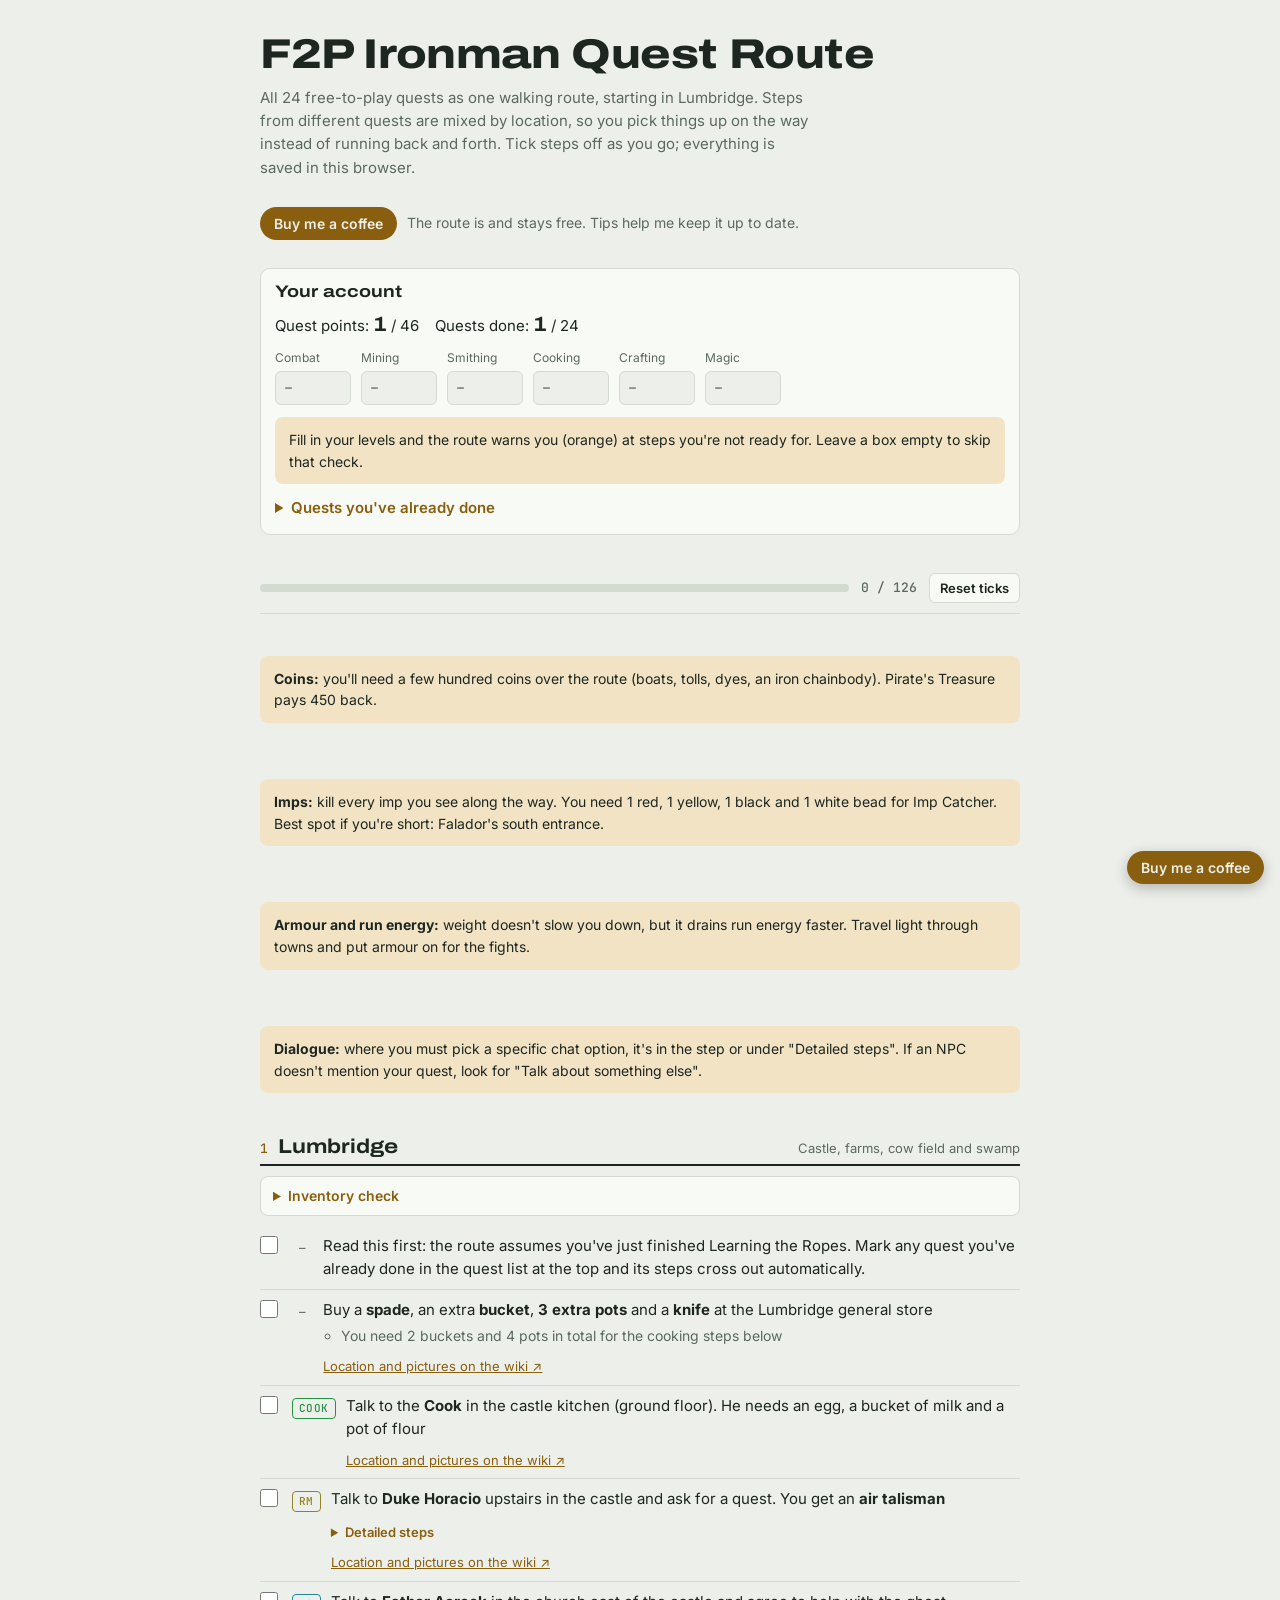
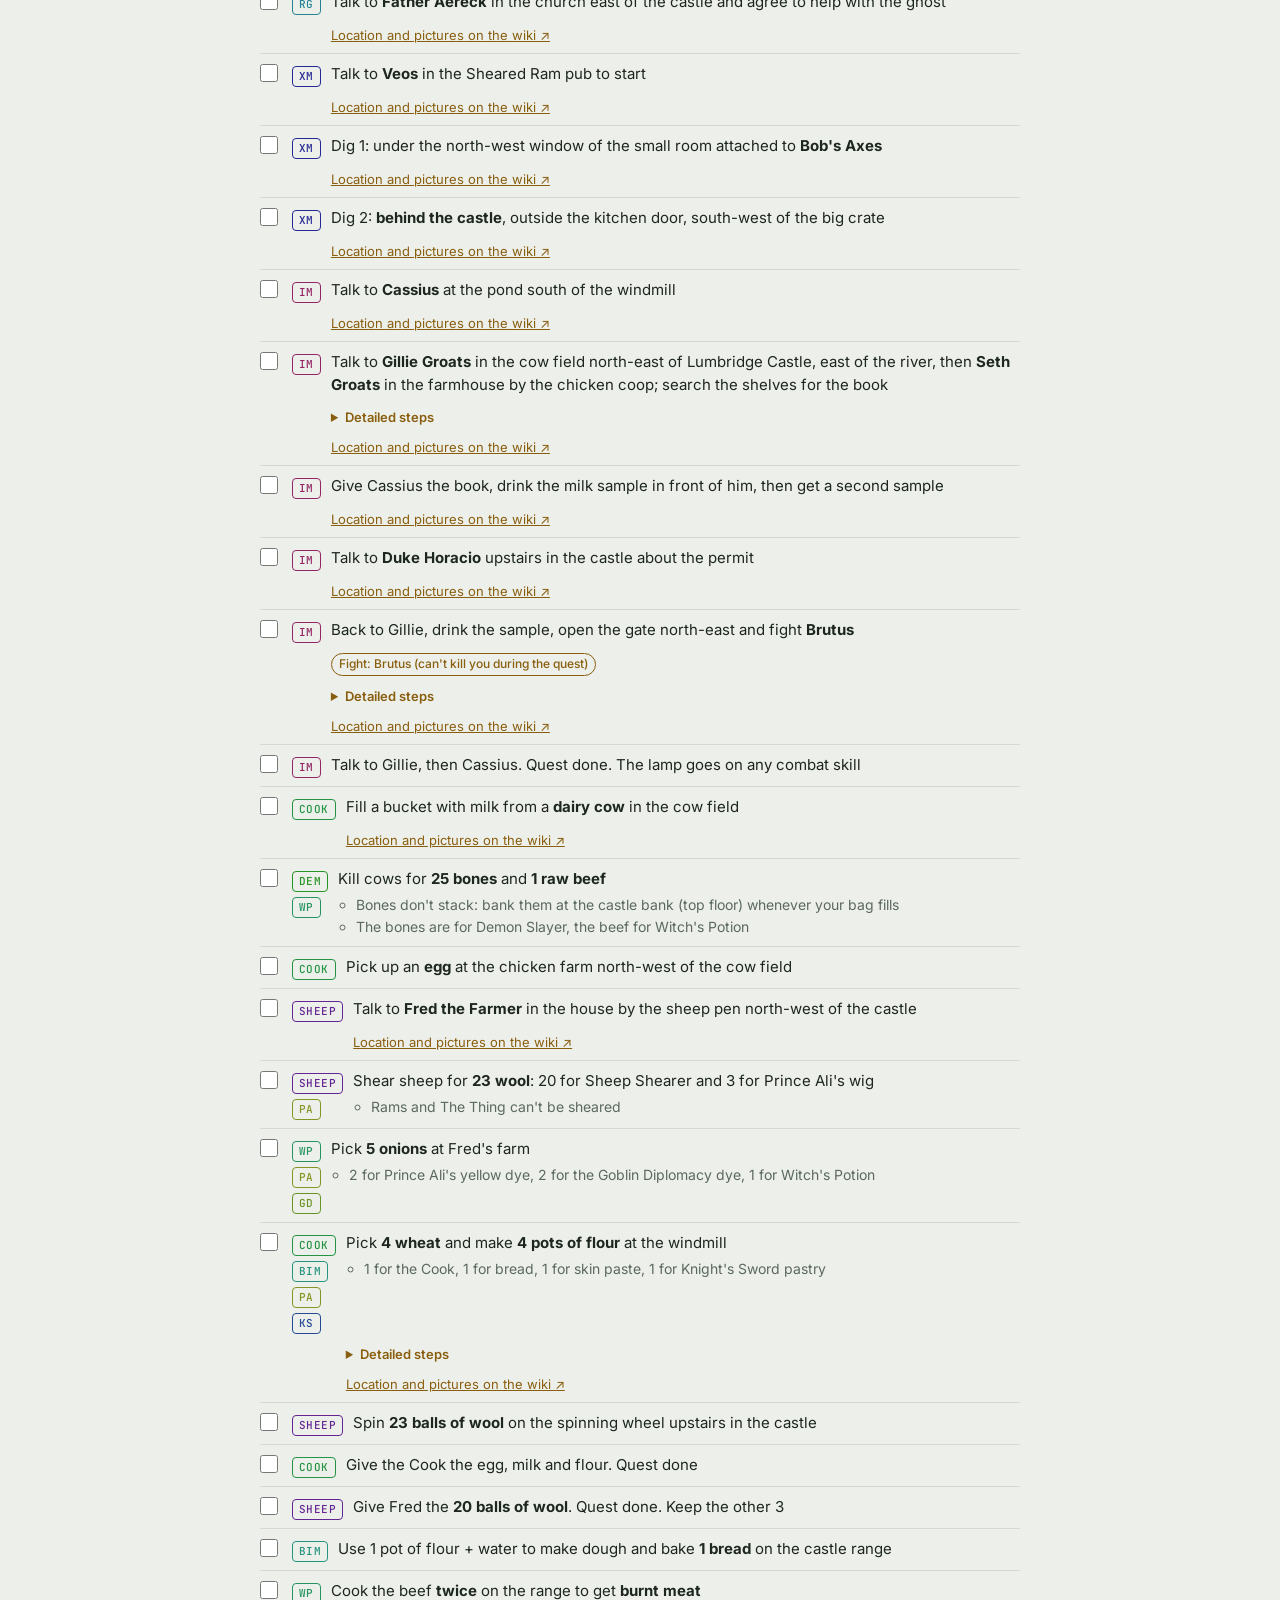
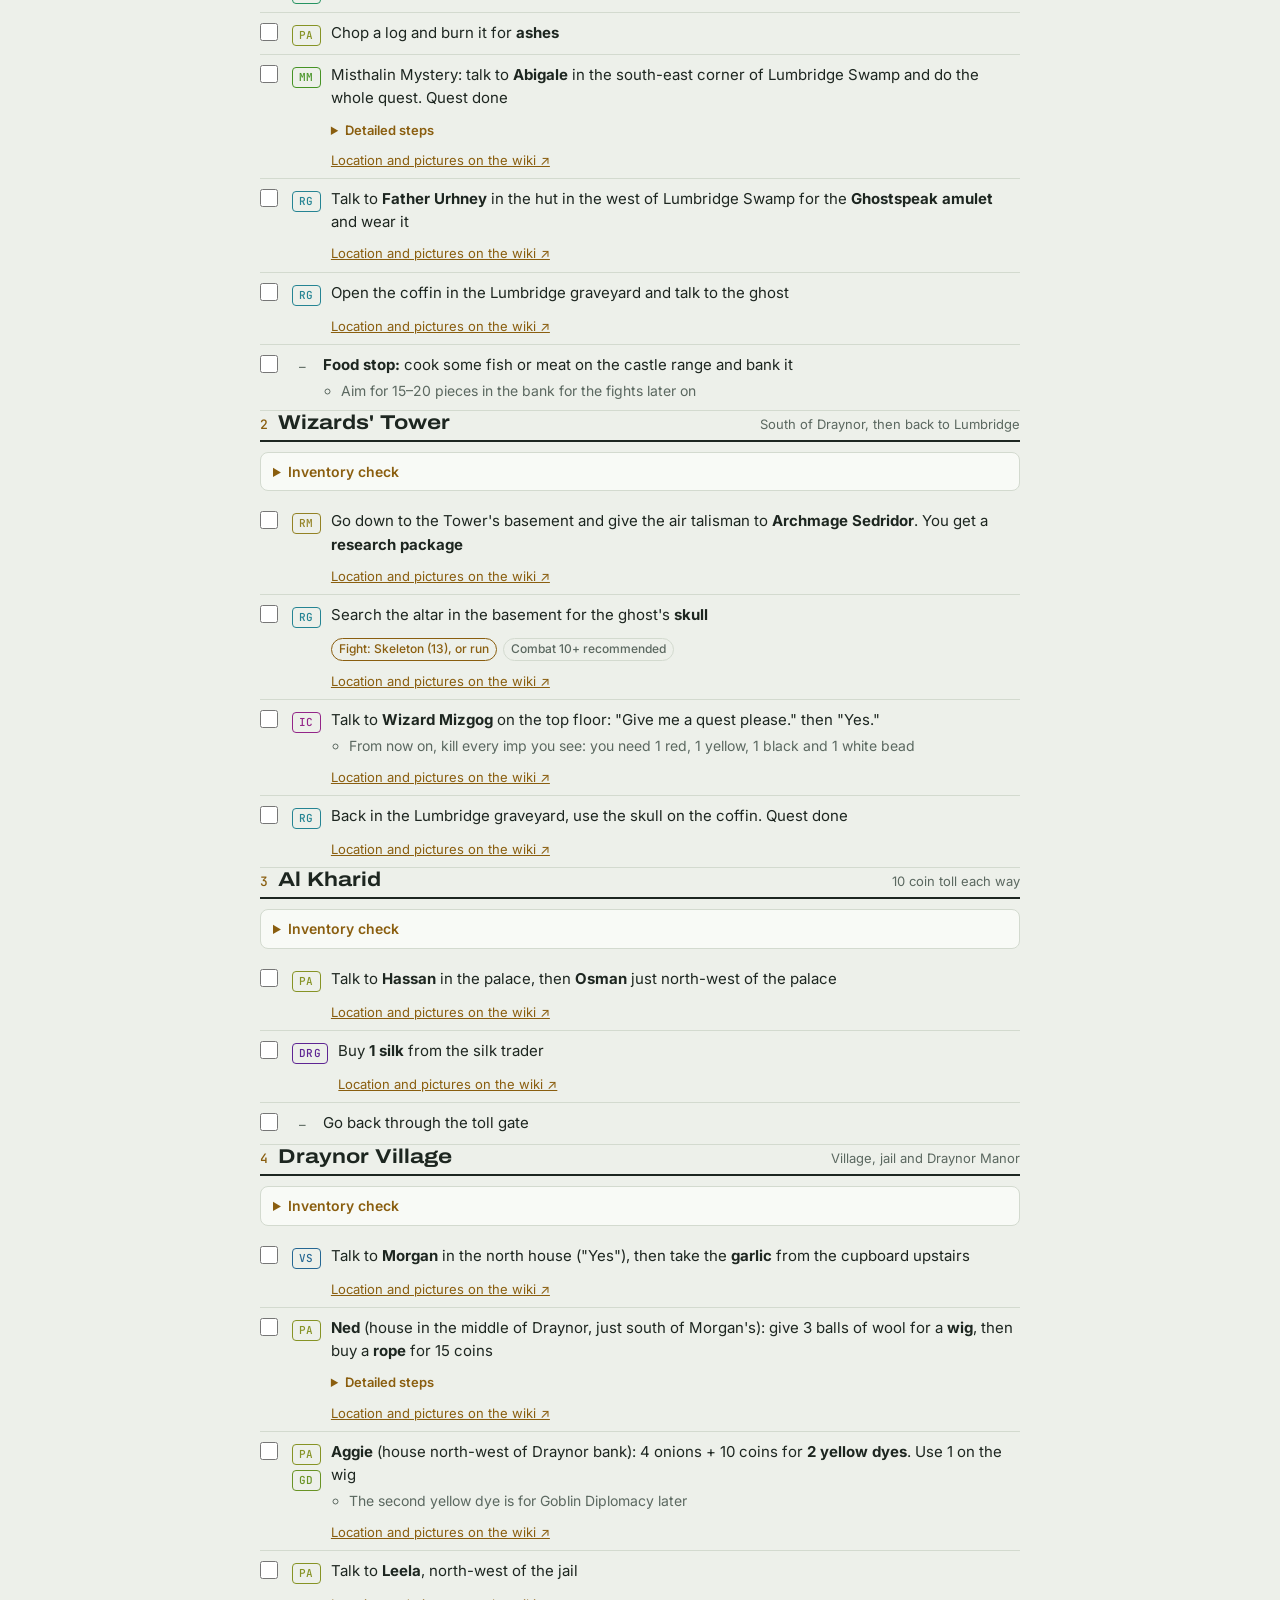
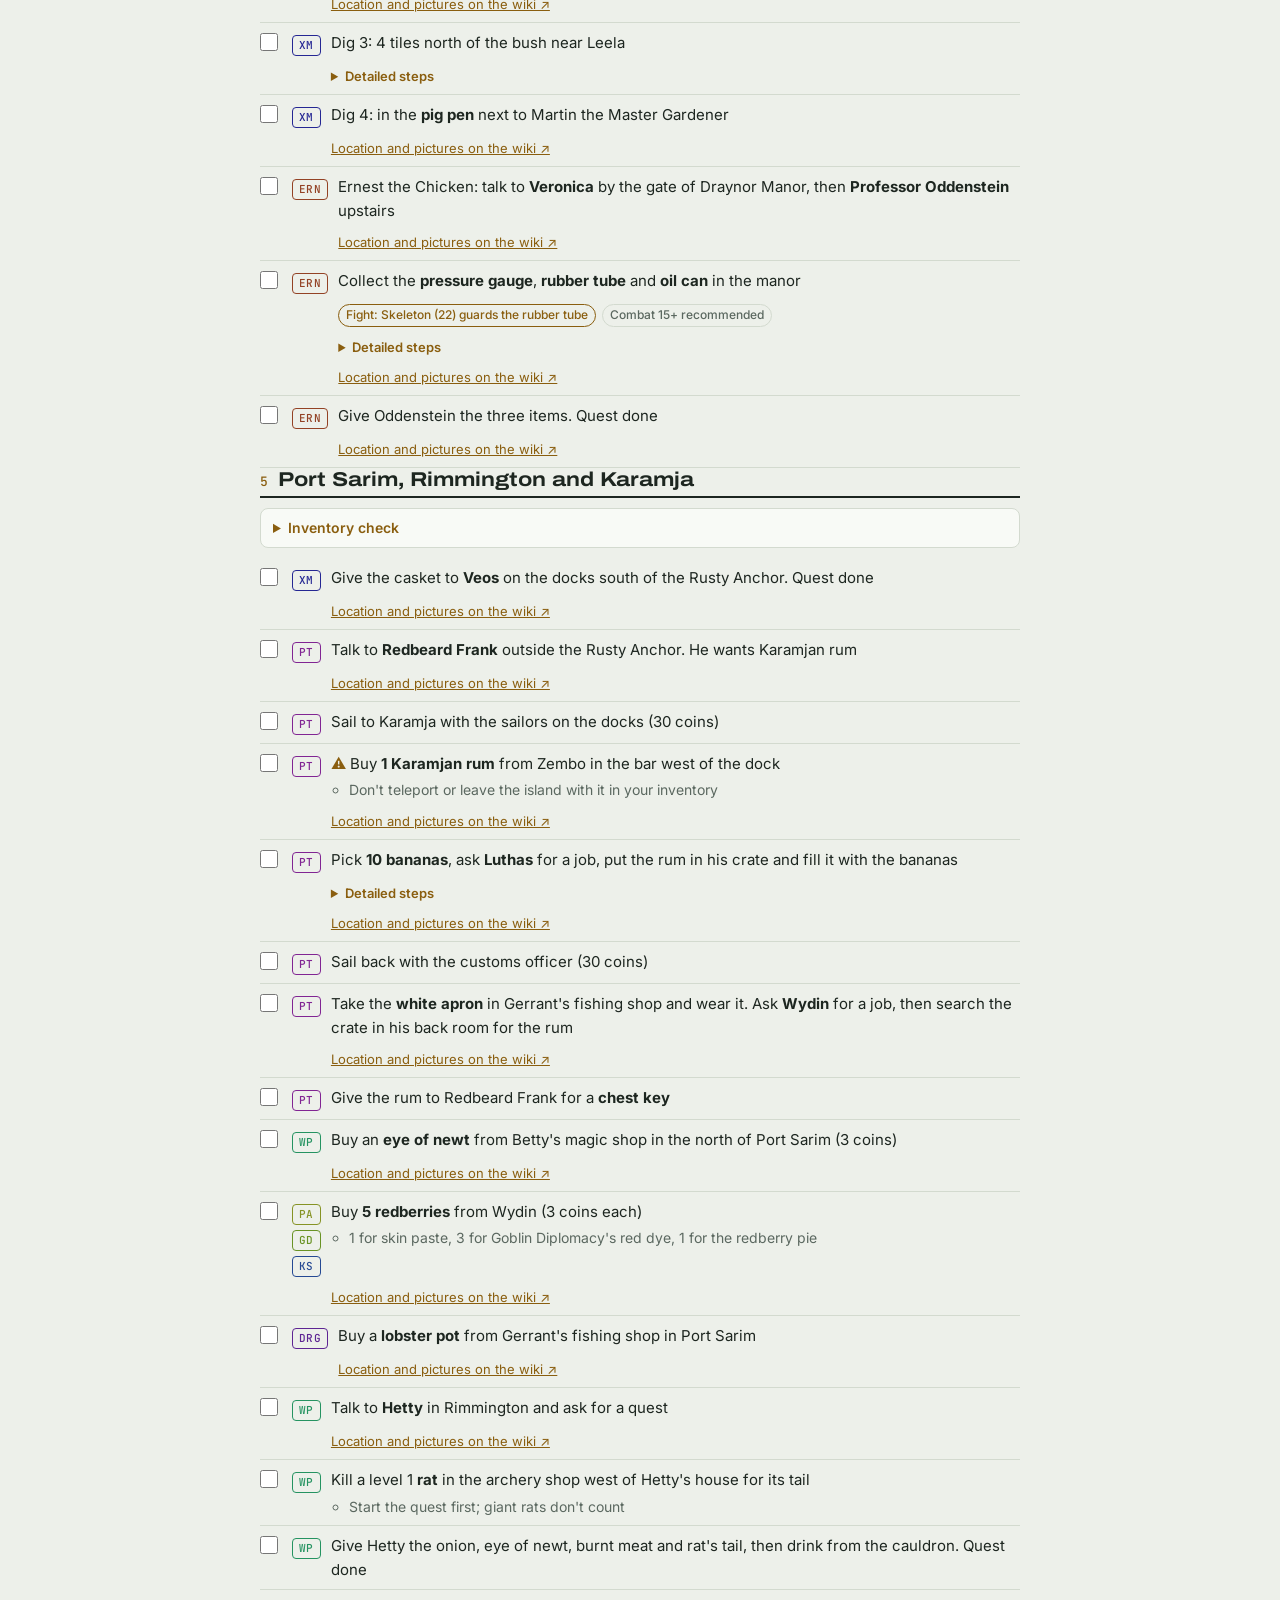
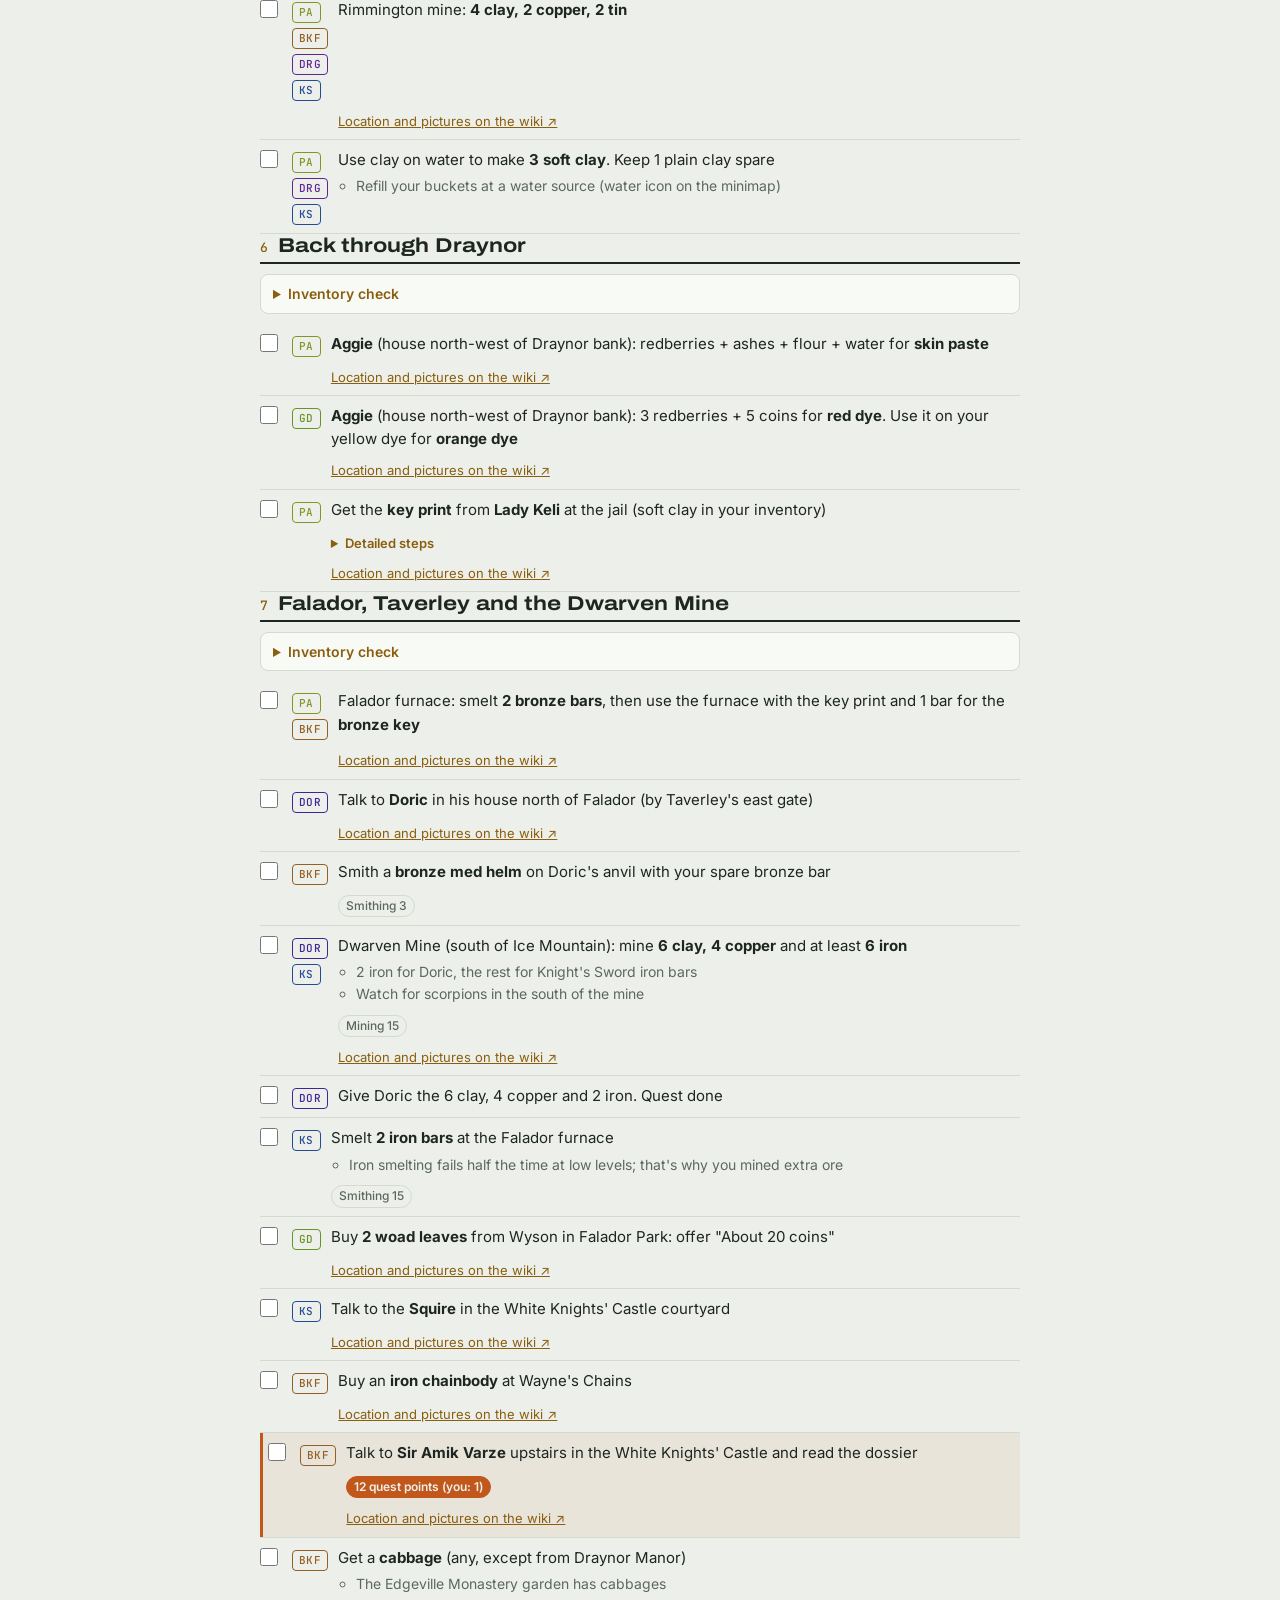
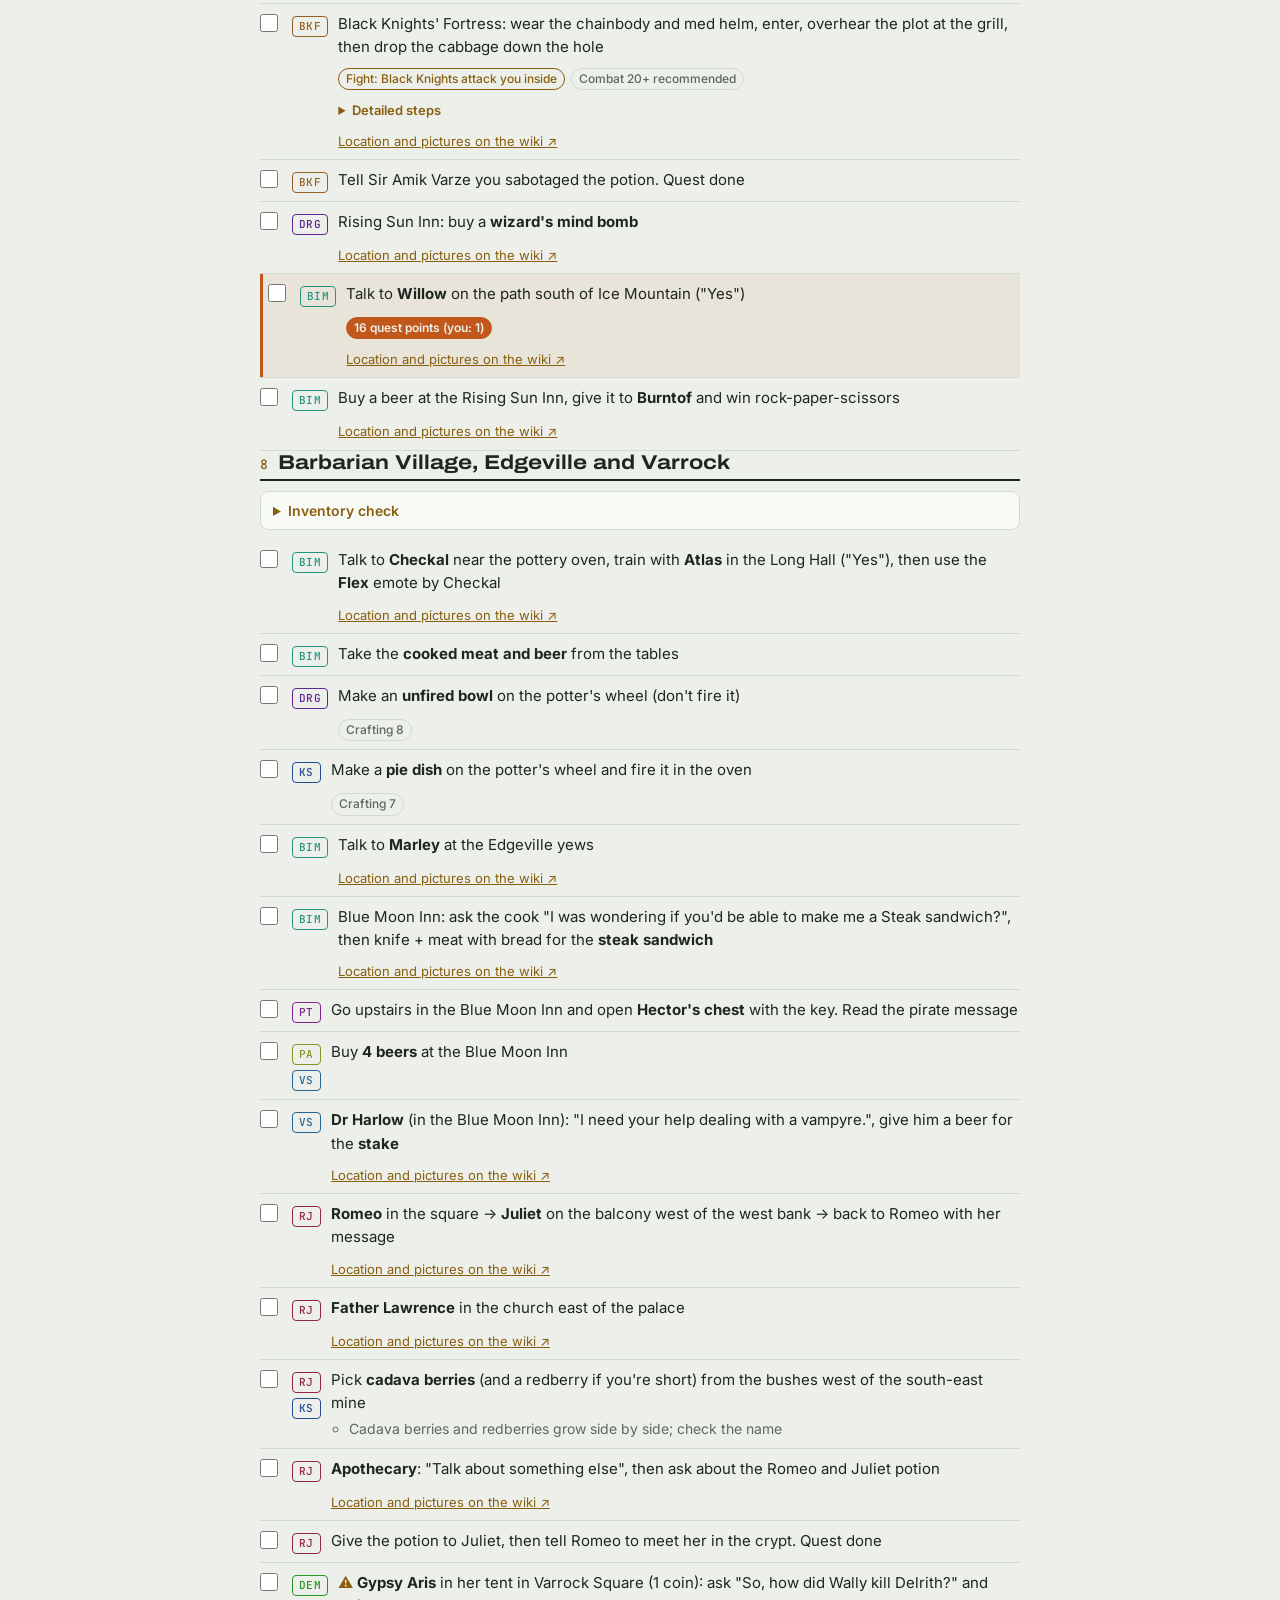
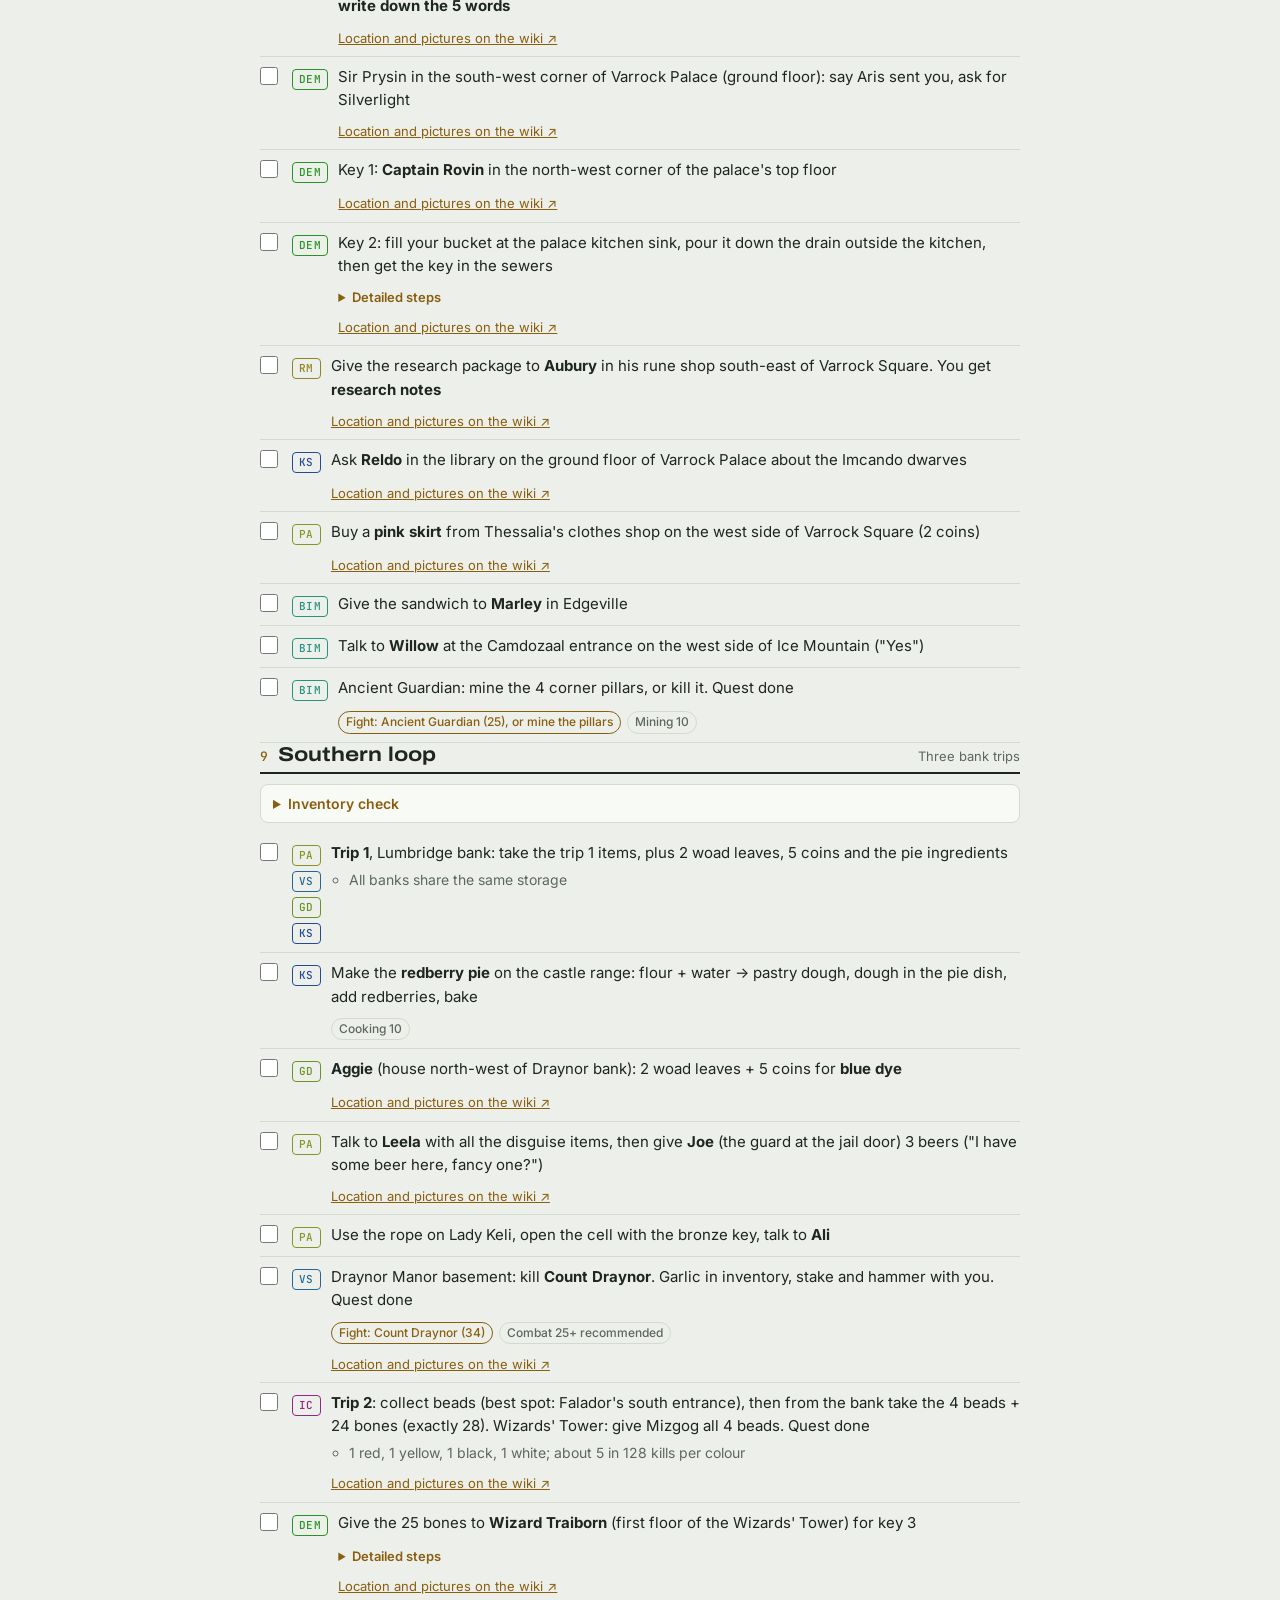
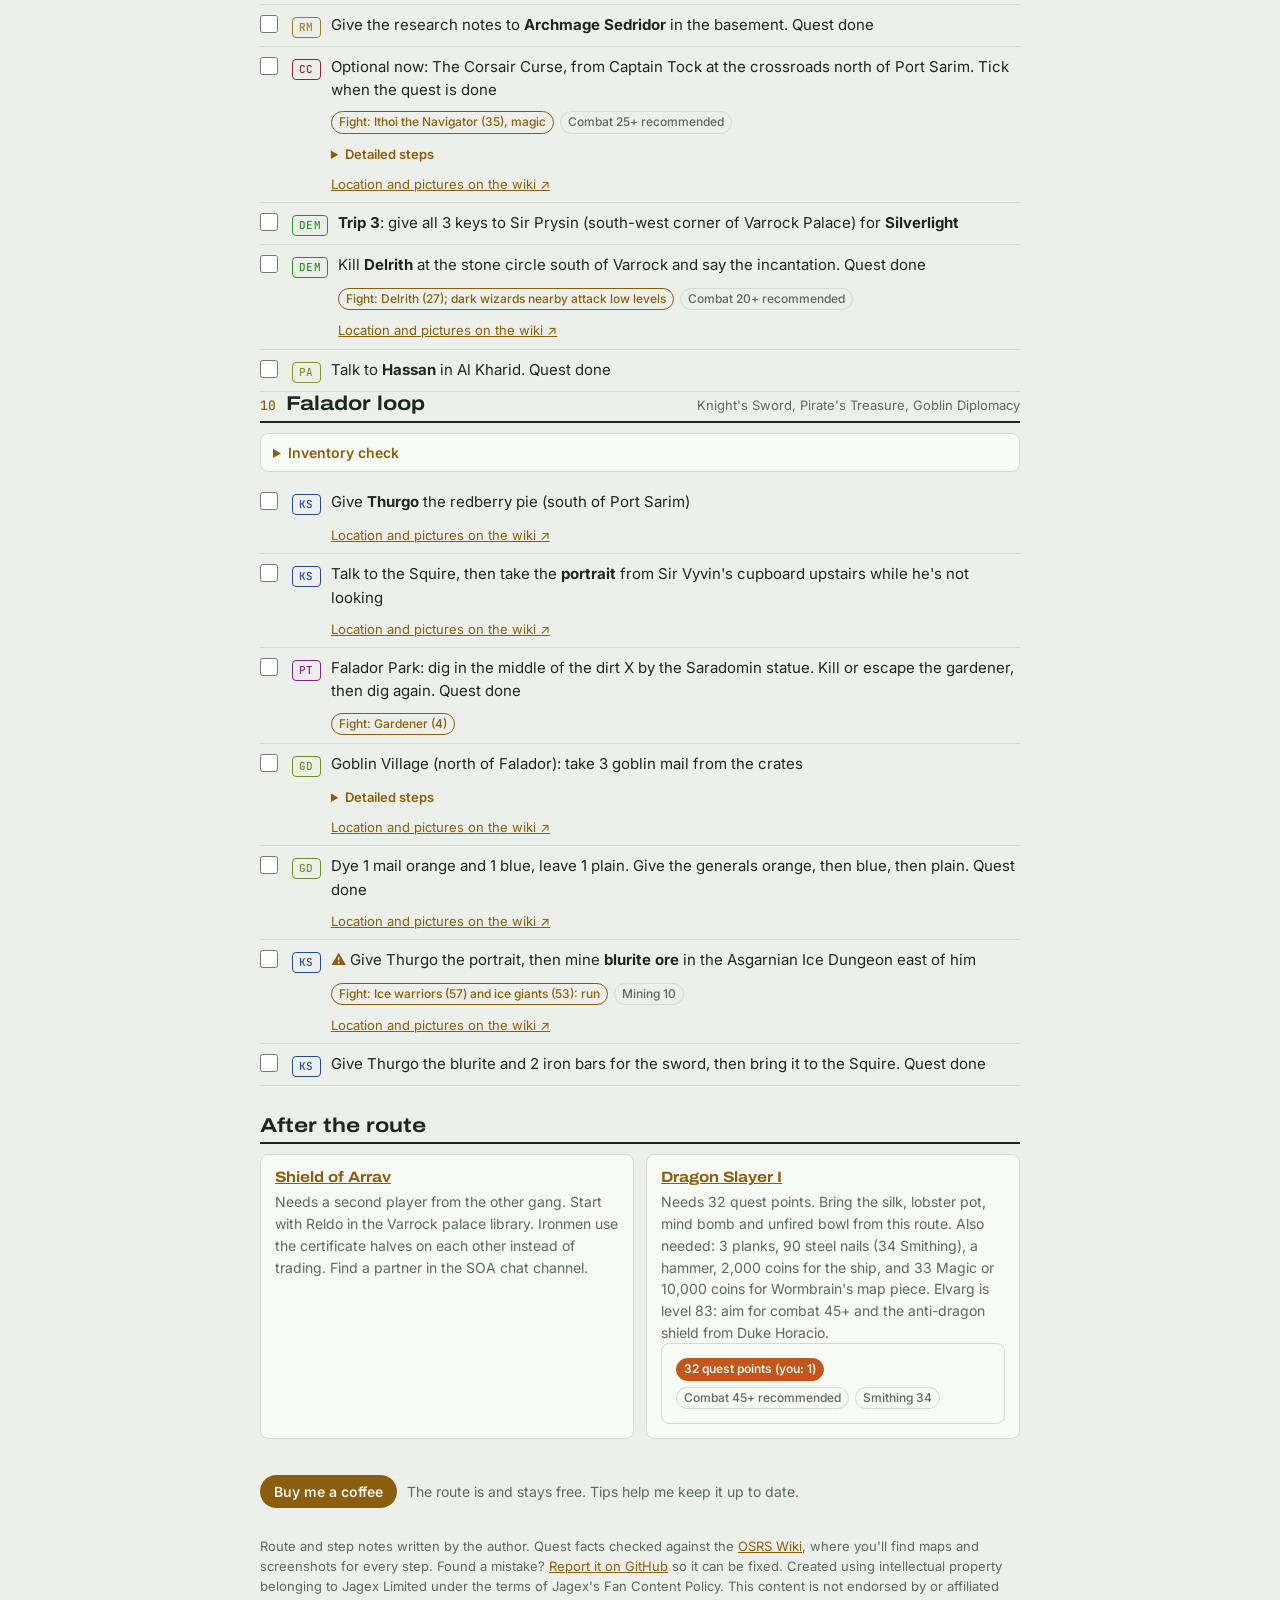
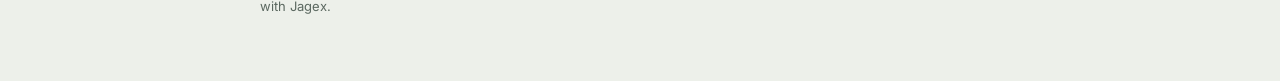
==== index.html @ b4b02c23 "Describe where each NPC is in words Co-Authored-By: Claude Opus 5.5 <noreply@anthropic.com> Claude-S" ====
<!doctype html>
<html lang="en">
<head>
<meta charset="utf-8">
<meta name="viewport" content="width=device-width, initial-scale=1, viewport-fit=cover">
<title>F2P Ironman Quest Route</title>
<link rel="canonical" href="https://osrsroute.com/">
<meta name="description" content="Every free-to-play OSRS quest in one walking route for ironmen: steps interleaved by location, bank trips, inventory checks, dialogue options and requirement warnings.">
<link rel="stylesheet" href="https://fonts.googleapis.com/css2?family=Archivo:wdth,wght@100..125,500..800&family=Inter:wght@400;500;600&family=JetBrains+Mono:wght@500&display=swap">
<style>
/* base reset */
*,*::before,*::after{box-sizing:border-box}
:root{padding-top:env(safe-area-inset-top,0px);padding-bottom:env(safe-area-inset-bottom,0px)}
body{margin:0;font-size:14px}
img{max-width:100%}
[hidden]{display:none!important}
.kofi{display:inline-flex;align-items:center;gap:8px;font:600 14px var(--body);color:var(--bg);background:var(--accent);padding:8px 14px;border-radius:999px;text-decoration:none;width:max-content}
ul.steps>li.notready{box-shadow:inset 3px 0 0 var(--low);padding-left:8px;background:color-mix(in srgb,var(--low) 8%,transparent)}
.kofi-float{position:fixed;z-index:20;right:calc(16px + env(safe-area-inset-right,0px));bottom:calc(16px + env(safe-area-inset-bottom,0px));box-shadow:0 4px 14px rgba(0,0,0,.25)}
.wrap{padding-bottom:72px}
@media (max-width:480px){.kofi-float{font-size:13px;padding:7px 12px}}
.kofi:hover{filter:brightness(1.08)}
.support{display:flex;flex-wrap:wrap;align-items:center;gap:10px;color:var(--muted);font-size:14px}


/* Layout: single reading column; phases as stacked sections; each step a tickable row with a quest tag. */
:root{
  --bg:#EDF0EA; --surface:#F8FAF6; --fg:#1D2620; --muted:#5B6860; --line:#D3DACF;
  --accent:#8A5E0F; --accent-soft:#F1E3C4; --ok:#2E7D4F; --low:#C2571B; --done:#9AA59D;
  --display:"Archivo","Arial Narrow",system-ui,sans-serif;
  --body:"Inter",system-ui,-apple-system,"Segoe UI",sans-serif;
  --mono:"JetBrains Mono",ui-monospace,Menlo,Consolas,monospace;
  --tag-l:36%; --t-IM:#2F6F9F; --t-XM:#8A5E0F; --t-WP:#5E7D2A; --t-IC:#9B3D6B; --t-PA:#B5531E;
  --t-VS:#7A2E2E; --t-RJ:#C2416A; --t-DEM:#6A4BA0; --t-BIM:#2E7F79; --t-CC:#36648B; --t-DRG:#4E5A52;
}
@media (prefers-color-scheme:dark){:root:not([data-theme="light"]){
  --bg:#141A16; --surface:#1B231E; --fg:#E3E8E1; --muted:#9AA79E; --line:#2D3830;
  --accent:#E2B04F; --accent-soft:#3A2F17; --ok:#7FCF9C; --low:#F0915A; --done:#5E6A62;
  --tag-l:72%; --t-IM:#7BB4E0; --t-XM:#E2B04F; --t-WP:#A9CB6A; --t-IC:#E58BB6; --t-PA:#F0915A;
  --t-VS:#E08A8A; --t-RJ:#F08AA8; --t-DEM:#B49BE8; --t-BIM:#6CCBC2; --t-CC:#8DB8DF; --t-DRG:#AEBBB2;
  color-scheme:dark}}
:root[data-theme="dark"]{
  --bg:#141A16; --surface:#1B231E; --fg:#E3E8E1; --muted:#9AA79E; --line:#2D3830;
  --accent:#E2B04F; --accent-soft:#3A2F17; --ok:#7FCF9C; --low:#F0915A; --done:#5E6A62;
  --tag-l:72%; --t-IM:#7BB4E0; --t-XM:#E2B04F; --t-WP:#A9CB6A; --t-IC:#E58BB6; --t-PA:#F0915A;
  --t-VS:#E08A8A; --t-RJ:#F08AA8; --t-DEM:#B49BE8; --t-BIM:#6CCBC2; --t-CC:#8DB8DF; --t-DRG:#AEBBB2;
  color-scheme:dark}
body{background:var(--bg);color:var(--fg);font:15px/1.55 var(--body);
  padding-left:max(16px,env(safe-area-inset-left,0px));padding-right:max(16px,env(safe-area-inset-right,0px))}
.wrap{max-width:760px;margin:0 auto;padding-block:32px 64px;display:flex;flex-direction:column;gap:28px}
h1,h2{font-family:var(--display);font-stretch:118%;text-wrap:balance;margin:0;line-height:1.1}
h1{font-size:clamp(1.9rem,6vw,2.6rem);font-weight:800;letter-spacing:-.01em}
h2{font-size:1.25rem;font-weight:700}
.lede{color:var(--muted);margin:8px 0 0;max-width:62ch}
a{color:var(--accent)}
.progress{position:sticky;top:env(safe-area-inset-top,0px);z-index:5;background:var(--bg);padding-block:10px;display:flex;align-items:center;gap:12px;border-bottom:1px solid var(--line)}
body::before{content:"";position:fixed;inset:0 0 auto;height:env(safe-area-inset-top,0px);z-index:10;background:var(--bg)}
.bar{flex:1;height:8px;border-radius:4px;background:var(--line);overflow:hidden}
.bar i{display:block;height:100%;width:0;background:var(--accent);transition:width .3s}
.count{font:500 13px var(--mono);font-variant-numeric:tabular-nums;color:var(--muted);white-space:nowrap}
button{font:600 13px var(--body);color:var(--fg);background:var(--surface);border:1px solid var(--line);border-radius:6px;padding:6px 10px;cursor:pointer}
button:hover{border-color:var(--accent)}
button:focus-visible,input:focus-visible,a:focus-visible{outline:2px solid var(--accent);outline-offset:2px}
.legend{display:flex;flex-wrap:wrap;gap:6px}
.tag{font:500 11px/1 var(--mono);letter-spacing:.04em;padding:4px 6px;border-radius:4px;border:1px solid currentColor;text-decoration:none;white-space:nowrap}
.legend .tag:hover{background:var(--accent-soft)}
.note{background:var(--accent-soft);border-radius:8px;padding:12px 14px;font-size:14px}
section{display:flex;flex-direction:column;gap:10px}
.phase-head{display:flex;align-items:baseline;gap:10px;border-bottom:2px solid var(--fg);padding-bottom:6px}
.phase-head .n{font:500 13px var(--mono);color:var(--accent)}
.phase-head .loc{margin-left:auto;font-size:13px;color:var(--muted)}
ul.steps{list-style:none;margin:0;padding:0;display:flex;flex-direction:column}
ul.steps>li{display:grid;grid-template-columns:22px auto 1fr;gap:10px;align-items:start;padding:8px 0;border-bottom:1px solid var(--line)}
ul.steps>li>*{min-width:0}
.steps input{width:18px;height:18px;margin:2px 0 0;accent-color:var(--accent);cursor:pointer}
.steps .tag{justify-self:start;margin-top:2px}
.steps label{cursor:pointer}
ul.steps>li.done label{color:var(--done);text-decoration:line-through}
ul.steps>li.warn>label::before{content:"⚠ ";color:var(--accent)}
.steps ul{margin:4px 0 0;padding-left:18px;color:var(--muted);font-size:14px}
.tag.none{border-color:transparent;color:var(--muted)}
.later{display:grid;grid-template-columns:repeat(auto-fit,minmax(260px,1fr));gap:12px}
.later div{background:var(--surface);border:1px solid var(--line);border-radius:8px;padding:14px}
.later h3{margin:0 0 6px;font:700 15px var(--display);font-stretch:112%}
.later p,.later ul{margin:0;font-size:14px;color:var(--muted)}
.later ul{padding-left:18px}
.inv{background:var(--surface);border:1px solid var(--line);border-radius:8px;padding:8px 12px;font-size:14px}
.inv summary{cursor:pointer;font-weight:600;color:var(--accent)}
.inv p{margin:6px 0 0;max-width:70ch}

.tags{display:flex;flex-direction:column;gap:3px;align-items:flex-start;margin-top:2px}
.badges{grid-column:3;display:flex;flex-wrap:wrap;gap:6px}
.badge{font:500 12px/1.2 var(--body);padding:3px 7px;border-radius:999px;border:1px solid var(--line);color:var(--muted)}
.badge.fight{border-color:var(--accent);color:var(--accent)}
.badge.req.ok{color:var(--ok);border-color:var(--ok)}
.badge.req.low{color:var(--bg);background:var(--low);border-color:var(--low);font-weight:600}
ul.steps>li.skip{opacity:.4}
ul.steps>li.skip label{text-decoration:line-through}
ul.steps>li.skip .more,ul.steps>li.skip .badges,ul.steps>li.skip .wlink,ul.steps>li.skip label ul{display:none}
.later div.skip{opacity:.4;text-decoration:line-through}
.panel{background:var(--surface);border:1px solid var(--line);border-radius:10px;padding:14px;display:flex;flex-direction:column;gap:12px}
.panel h2{font-size:1.05rem}
.panel-row{display:flex;flex-wrap:wrap;gap:16px;align-items:baseline}
.panel-row strong{font:700 1.3rem var(--display);font-stretch:112%;font-variant-numeric:tabular-nums}
#qlist{display:grid;grid-template-columns:repeat(auto-fill,minmax(210px,1fr));gap:4px 12px}
.qitem{display:flex;align-items:center;gap:8px;font-size:14px;cursor:pointer;padding:3px 0}
.qitem input{width:16px;height:16px;accent-color:var(--accent)}
.qitem small{margin-left:auto;color:var(--muted);font:500 11px var(--mono)}
#stats{display:flex;flex-wrap:wrap;gap:10px}
.stat{display:flex;flex-direction:column;gap:3px;font-size:12px;color:var(--muted)}
.stat input{width:76px;font:500 15px var(--mono);padding:6px 8px;border:1px solid var(--line);border-radius:6px;background:var(--bg);color:var(--fg)}
.panel details summary{cursor:pointer;font-weight:600;color:var(--accent)}

.wlink{grid-column:3;font-size:13px;justify-self:start}
.more{grid-column:3}
.more summary{cursor:pointer;font-size:13px;font-weight:600;color:var(--accent);width:max-content}
.more ol{margin:6px 0 2px;padding-left:20px;font-size:14px;display:flex;flex-direction:column;gap:3px}
ul.steps>li.done .more{opacity:.6}
.pics{grid-column:3;display:flex;flex-wrap:wrap;gap:10px;align-items:flex-end}
.pics img{max-width:100%;height:auto;border-radius:4px}
.pics img.head{height:64px;width:auto}
.pics figure{margin:0;max-width:300px;display:flex;flex-direction:column;gap:4px}
.pics figure.map img{border:1px solid var(--line)}
.pics figcaption{font-size:12px;color:var(--muted)}
ul.steps>li.done .pics{opacity:.45}
footer{color:var(--muted);font-size:13px}
@media (max-width:480px){.badges{grid-column:2}.tags{flex-direction:row;flex-wrap:wrap}ul.steps>li{grid-template-columns:22px 1fr}.steps .tag{grid-column:2}.steps label{grid-column:2}.pics{grid-column:2}.more{grid-column:2}.wlink{grid-column:2}}
@media (prefers-reduced-motion:reduce){.bar i{transition:none}}

</style>
</head>
<body>


<div class="wrap">
  <header>
    <h1>F2P Ironman Quest Route</h1>
    <p class="lede">All 24 free-to-play quests as one walking route, starting in Lumbridge. Steps from different quests are mixed by location, so you pick things up on the way instead of running back and forth. Tick steps off as you go; everything is saved in this browser.</p>
  </header>

  <div class="support">
    <a class="kofi" href="https://ko-fi.com/gladinathor" target="_blank" rel="noopener">Buy me a coffee</a>
    <span>The route is and stays free. Tips help me keep it up to date.</span>
  </div>


  <section class="panel" aria-labelledby="you-h">
    <h2 id="you-h">Your account</h2>
    <div class="panel-row"><span>Quest points: <strong id="qp">0</strong> / 46</span><span>Quests done: <strong id="qdone">0</strong> / 24</span></div>
    <div id="stats" aria-label="Your levels"></div>
    <p class="note" style="margin:0">Fill in your levels and the route warns you (orange) at steps you're not ready for. Leave a box empty to skip that check.</p>
    <details>
      <summary>Quests you've already done</summary>
      <p style="margin:8px 0;color:var(--muted);font-size:14px">Tick a quest and all its steps are crossed out. Steps that serve several quests stay until all of them are done.</p>
      <div id="qlist"></div>
    </details>
  </section>

  <div class="progress">
    <div class="bar" aria-hidden="true"><i id="fill"></i></div>
    <span class="count" id="count">0 / 0</span>
    <button id="reset" type="button">Reset ticks</button>
  </div>
  <p id="confirm" class="note" hidden>Untick every step? Your quest list and levels stay. <button id="yes" type="button">Yes, reset</button> <button id="no" type="button">Cancel</button></p>

  <p class="note"><strong>Coins:</strong> you'll need a few hundred coins over the route (boats, tolls, dyes, an iron chainbody). Pirate's Treasure pays 450 back.</p>
  <p class="note"><strong>Imps:</strong> kill every imp you see along the way. You need 1 red, 1 yellow, 1 black and 1 white bead for Imp Catcher. Best spot if you're short: Falador's south entrance.</p>
  <p class="note"><strong>Armour and run energy:</strong> weight doesn't slow you down, but it drains run energy faster. Travel light through towns and put armour on for the fights.</p>
  <p class="note"><strong>Dialogue:</strong> where you must pick a specific chat option, it's in the step or under "Detailed steps". If an NPC doesn't mention your quest, look for "Talk about something else".</p>

  <div id="phases"></div>

  <section>
    <div class="phase-head"><h2>After the route</h2></div>
    <div class="later" id="later"></div>
  </section>

  
  <div class="support" style="margin-top:8px">
    <a class="kofi" href="https://ko-fi.com/gladinathor" target="_blank" rel="noopener">Buy me a coffee</a>
    <span>The route is and stays free. Tips help me keep it up to date.</span>
  </div>

  <footer>Route and step notes written by the author. Quest facts checked against the <a href="https://oldschool.runescape.wiki" target="_blank" rel="noopener">OSRS Wiki</a>, where you'll find maps and screenshots for every step. Found a mistake? <a href="https://github.com/bengladine/osrs-quest-route/issues/new?template=route-mistake.md" target="_blank" rel="noopener">Report it on GitHub</a> so it can be fixed. Created using intellectual property belonging to Jagex Limited under the terms of Jagex's Fan Content Policy. This content is not endorsed by or affiliated with Jagex.</footer>
</div>

<a class="kofi kofi-float" href="https://ko-fi.com/gladinathor" target="_blank" rel="noopener" aria-label="Buy me a coffee on Ko-fi">Buy me a coffee</a>
<script>
const QUESTS={
LTR:["Learning the Ropes",1,"Learning_the_Ropes"],
COOK:["Cook's Assistant",1,"Cook%27s_Assistant"],
SHEEP:["Sheep Shearer",1,"Sheep_Shearer"],
RM:["Rune Mysteries",1,"Rune_Mysteries"],
RG:["The Restless Ghost",1,"The_Restless_Ghost"],
IM:["The Ides of Milk",1,"The_Ides_of_Milk"],
MM:["Misthalin Mystery",1,"Misthalin_Mystery"],
XM:["X Marks the Spot",1,"X_Marks_the_Spot"],
ERN:["Ernest the Chicken",4,"Ernest_the_Chicken"],
WP:["Witch's Potion",1,"Witch%27s_Potion"],
PT:["Pirate's Treasure",2,"Pirate%27s_Treasure"],
PA:["Prince Ali Rescue",3,"Prince_Ali_Rescue"],
VS:["Vampyre Slayer",3,"Vampyre_Slayer"],
RJ:["Romeo & Juliet",5,"Romeo_%26_Juliet"],
DEM:["Demon Slayer",3,"Demon_Slayer"],
DOR:["Doric's Quest",1,"Doric%27s_Quest"],
BKF:["Black Knights' Fortress",3,"Black_Knights%27_Fortress"],
BIM:["Below Ice Mountain",1,"Below_Ice_Mountain"],
IC:["Imp Catcher",1,"Imp_Catcher"],
GD:["Goblin Diplomacy",5,"Goblin_Diplomacy"],
KS:["The Knight's Sword",1,"The_Knight%27s_Sword"],
CC:["The Corsair Curse",2,"The_Corsair_Curse"],
SOA:["Shield of Arrav",1,"Shield_of_Arrav"],
DRG:["Dragon Slayer I",2,"Dragon_Slayer_I"]};

/* Step: [quests, text, opts]
   quests: "KEY" or ["KEY",...] — the step is skipped when ALL listed quests are marked done. "" = always shown.
   opts: sub (short notes), det (detailed steps), req {combat, qp, mining, smithing, cooking, crafting, magic},
         fight "Name (level)", loc wiki page, warn true */
const PHASES=[
{name:"Lumbridge",loc:"Castle, farms, cow field and swamp",
 inv:{have:"Your starter items: bronze axe, pickaxe, tinderbox, bucket, pot, weapon and some food",bank:""},
 steps:[
["","Read this first: the route assumes you've just finished Learning the Ropes. Mark any quest you've already done in the quest list at the top and its steps cross out automatically.",{}],
["",["Buy a <b>spade</b>, an extra <b>bucket</b>, <b>3 extra pots</b> and a <b>knife</b> at the Lumbridge general store"],{sub:["You need 2 buckets and 4 pots in total for the cooking steps below"],loc:"Lumbridge_General_Store"}],
["COOK","Talk to the <b>Cook</b> in the castle kitchen (ground floor). He needs an egg, a bucket of milk and a pot of flour",{loc:"Cook_(Lumbridge)"}],
["RM","Talk to <b>Duke Horacio</b> upstairs in the castle and ask for a quest. You get an <b>air talisman</b>",{det:["Duke Horacio is on the first floor of Lumbridge Castle.","Choose \"Have you any quests for me?\" and accept.","Keep the air talisman; it goes to the Wizards' Tower."],loc:"Duke_Horacio"}],
["RG","Talk to <b>Father Aereck</b> in the church east of the castle and agree to help with the ghost",{loc:"Father_Aereck"}],
["XM","Talk to <b>Veos</b> in the Sheared Ram pub to start",{loc:"Veos"}],
["XM","Dig 1: under the north-west window of the small room attached to <b>Bob's Axes</b>",{loc:"Bob%27s_Brilliant_Axes"}],
["XM","Dig 2: <b>behind the castle</b>, outside the kitchen door, south-west of the big crate",{loc:"Lumbridge_Castle"}],
["IM","Talk to <b>Cassius</b> at the pond south of the windmill",{loc:"Cassius"}],
["IM","Talk to <b>Gillie Groats</b> in the cow field north-east of Lumbridge Castle, east of the river, then <b>Seth Groats</b> in the farmhouse by the chicken coop; search the shelves for the book",{det:["Gillie Groats is the milkmaid in the cow field.","Seth Groats is in the farmhouse next to the chicken coop.","Search the shelves there for the book 'The Groats' principles'."],loc:"Gillie_Groats"}],
["IM","Give Cassius the book, drink the milk sample in front of him, then get a second sample",{loc:"Cassius"}],
["IM","Talk to <b>Duke Horacio</b> upstairs in the castle about the permit",{loc:"Duke_Horacio"}],
["IM","Back to Gillie, drink the sample, open the gate north-east and fight <b>Brutus</b>",{fight:"Brutus (can't kill you during the quest)",det:["Snort: step 2 tiles sideways or 1 tile back.","Growl: step 2 tiles sideways.","His normal attacks can't kill you during the quest, but the special attacks hit up to 19."],loc:"Brutus"}],
["IM","Talk to Gillie, then Cassius. Quest done. The lamp goes on any combat skill",{}],
["COOK","Fill a bucket with milk from a <b>dairy cow</b> in the cow field",{loc:"Dairy_cow"}],
[["DEM","WP"],"Kill cows for <b>25 bones</b> and <b>1 raw beef</b>",{sub:["Bones don't stack: bank them at the castle bank (top floor) whenever your bag fills","The bones are for Demon Slayer, the beef for Witch's Potion"]}],
["COOK","Pick up an <b>egg</b> at the chicken farm north-west of the cow field",{}],
["SHEEP","Talk to <b>Fred the Farmer</b> in the house by the sheep pen north-west of the castle",{loc:"Fred_the_Farmer"}],
[["SHEEP","PA"],"Shear sheep for <b>23 wool</b>: 20 for Sheep Shearer and 3 for Prince Ali's wig",{sub:["Rams and The Thing can't be sheared"]}],
[["WP","PA","GD"],"Pick <b>5 onions</b> at Fred's farm",{sub:["2 for Prince Ali's yellow dye, 2 for the Goblin Diplomacy dye, 1 for Witch's Potion"]}],
[["COOK","BIM","PA","KS"],"Pick <b>4 wheat</b> and make <b>4 pots of flour</b> at the windmill",{sub:["1 for the Cook, 1 for bread, 1 for skin paste, 1 for Knight's Sword pastry"],det:["Put grain in the hopper on the top floor and pull the lever.","Collect the flour from the bin on the ground floor with an empty pot.","Repeat for each pot."],loc:"Mill_Lane_Mill"}],
["SHEEP","Spin <b>23 balls of wool</b> on the spinning wheel upstairs in the castle",{}],
["COOK","Give the Cook the egg, milk and flour. Quest done",{}],
["SHEEP","Give Fred the <b>20 balls of wool</b>. Quest done. Keep the other 3",{}],
["BIM","Use 1 pot of flour + water to make dough and bake <b>1 bread</b> on the castle range",{}],
["WP","Cook the beef <b>twice</b> on the range to get <b>burnt meat</b>",{}],
["PA","Chop a log and burn it for <b>ashes</b>",{}],
["MM","Misthalin Mystery: talk to <b>Abigale</b> in the south-east corner of Lumbridge Swamp and do the whole quest. Quest done",{det:["Talk to Abigale, offer help and take the rowboat south.","Use the bucket on the rain barrel west of the manor for the key and unlock the doors.","Read the note by the pink-knob door, slash the gloomy painting with the knife for the ruby key, light the four candles and the barrel fuse in the south-east room.","Climb through the damaged wall and look at the tree, play D-E-A-D on the piano and search it for the emerald key.","Open the green-knob door, slash the fireplace and enter the gems: sapphire, diamond, zenyte, emerald, onyx, ruby. You get the sapphire key.","Open the blue-knob door and push the mirror until it faces the wardrobe; a cutscene plays. Take the knife and attack Abigale.","Try to leave the room, then talk to Mandy outside. Quest done."],loc:"Abigale"}],
["RG","Talk to <b>Father Urhney</b> in the hut in the west of Lumbridge Swamp for the <b>Ghostspeak amulet</b> and wear it",{loc:"Father_Urhney"}],
["RG","Open the coffin in the Lumbridge graveyard and talk to the ghost",{loc:"Restless_ghost"}],
["","<b>Food stop:</b> cook some fish or meat on the castle range and bank it",{sub:["Aim for 15–20 pieces in the bank for the fights later on"]}]
]},
{name:"Wizards' Tower",loc:"South of Draynor, then back to Lumbridge",
 inv:{have:"Air talisman, Ghostspeak amulet (worn), some food, about 10 coins",bank:"Cooking and dye ingredients can wait in the bank"},
 steps:[
["RM","Go down to the Tower's basement and give the air talisman to <b>Archmage Sedridor</b>. You get a <b>research package</b>",{loc:"Archmage_Sedridor"}],
["RG","Search the altar in the basement for the ghost's <b>skull</b>",{fight:"Skeleton (13), or run",req:{combat:10},loc:"Wizards%27_Tower"}],
["IC","Talk to <b>Wizard Mizgog</b> on the top floor: \"Give me a quest please.\" then \"Yes.\"",{sub:["From now on, kill every imp you see: you need 1 red, 1 yellow, 1 black and 1 white bead"],loc:"Wizard_Mizgog"}],
["RG","Back in the Lumbridge graveyard, use the skull on the coffin. Quest done",{loc:"Restless_ghost"}]
]},
{name:"Al Kharid",loc:"10 coin toll each way",
 inv:{have:"About 30 coins",bank:""},
 steps:[
["PA","Talk to <b>Hassan</b> in the palace, then <b>Osman</b> just north-west of the palace",{loc:"Chancellor_Hassan"}],
["DRG","Buy <b>1 silk</b> from the silk trader",{loc:"Silk_trader"}],
["","Go back through the toll gate",{}]
]},
{name:"Draynor Village",loc:"Village, jail and Draynor Manor",
 inv:{have:"3 balls of wool, 4 onions, about 40 coins, spade, some food",bank:""},
 steps:[
["VS","Talk to <b>Morgan</b> in the north house (\"Yes\"), then take the <b>garlic</b> from the cupboard upstairs",{loc:"Morgan"}],
["PA","<b>Ned</b> (house in the middle of Draynor, just south of Morgan's): give 3 balls of wool for a <b>wig</b>, then buy a <b>rope</b> for 15 coins",{det:["Ask Ned if he can make other things from wool, then ask for a wig.","Talk again and ask for a rope."],loc:"Ned"}],
[["PA","GD"],"<b>Aggie</b> (house north-west of Draynor bank): 4 onions + 10 coins for <b>2 yellow dyes</b>. Use 1 on the wig",{sub:["The second yellow dye is for Goblin Diplomacy later"],loc:"Aggie"}],
["PA","Talk to <b>Leela</b>, north-west of the jail",{loc:"Leela"}],
["XM","Dig 3: 4 tiles north of the bush near Leela",{det:["Veos's orb works like hot/cold: it gets warmer as you walk closer."]}],
["XM","Dig 4: in the <b>pig pen</b> next to Martin the Master Gardener",{loc:"Martin_the_Master_Gardener"}],
["ERN","Ernest the Chicken: talk to <b>Veronica</b> by the gate of Draynor Manor, then <b>Professor Oddenstein</b> upstairs",{loc:"Veronica"}],
["ERN","Collect the <b>pressure gauge</b>, <b>rubber tube</b> and <b>oil can</b> in the manor",{fight:"Skeleton (22) guards the rubber tube",req:{combat:15},det:["Poison: green bottle in the small room south of the kitchen (ground floor).","Fish food: blue box upstairs, in the room south of the main staircase.","Use the fish food on the poison, then on the fountain in the south-west of the grounds. Search the fountain for the pressure gauge.","Spade: by the door in the south-east room (or bring yours). Search the compost heap on the west side of the grounds for a key.","Rubber tube: in the room behind the stairs (use the key). An aggressive skeleton (level 22) is inside.","Oil can: search the bookcase on the west wall of the west room, take the ladder down, then do the lever puzzle:","Pull B, then A down. Go through door 1.","Pull D down. Go through doors 2, then 3.","Pull B, then A up. Go through doors 3, 4 and 5.","Pull E, then F down. Go through doors 6 and 7.","Pull C down. Go through doors 7 and 6.","Pull E up. Go through doors 6, 8 and 3.","Go through door 9 and take the oil can."],loc:"Draynor_Manor"}],
["ERN","Give Oddenstein the three items. Quest done",{loc:"Professor_Oddenstein"}]
]},
{name:"Port Sarim, Rimmington and Karamja",loc:"",
 inv:{have:"Spade, 1 onion, burnt meat, pickaxe, 2 buckets of water, about 100 coins",bank:""},
 steps:[
["XM","Give the casket to <b>Veos</b> on the docks south of the Rusty Anchor. Quest done",{loc:"Veos"}],
["PT","Talk to <b>Redbeard Frank</b> outside the Rusty Anchor. He wants Karamjan rum",{loc:"Redbeard_Frank"}],
["PT","Sail to Karamja with the sailors on the docks (30 coins)",{}],
["PT","Buy <b>1 Karamjan rum</b> from Zembo in the bar west of the dock",{sub:["Don't teleport or leave the island with it in your inventory"],warn:true,loc:"Zembo"}],
["PT","Pick <b>10 bananas</b>, ask <b>Luthas</b> for a job, put the rum in his crate and fill it with the bananas",{det:["Bananas: the plantation north of Luthas's hut.","Ask Luthas for a job first.","Use the rum on the crate outside the south-east corner of his hut, then use the bananas on it one by one.","Talk to Luthas again: he pays you 30 coins and says the crate goes to Wydin in Port Sarim."],loc:"Luthas"}],
["PT","Sail back with the customs officer (30 coins)",{}],
["PT","Take the <b>white apron</b> in Gerrant's fishing shop and wear it. Ask <b>Wydin</b> for a job, then search the crate in his back room for the rum",{loc:"Wydin"}],
["PT","Give the rum to Redbeard Frank for a <b>chest key</b>",{}],
[["WP"],"Buy an <b>eye of newt</b> from Betty's magic shop in the north of Port Sarim (3 coins)",{loc:"Betty"}],
[["PA","GD","KS"],"Buy <b>5 redberries</b> from Wydin (3 coins each)",{sub:["1 for skin paste, 3 for Goblin Diplomacy's red dye, 1 for the redberry pie"],loc:"Wydin"}],
["DRG","Buy a <b>lobster pot</b> from Gerrant's fishing shop in Port Sarim",{loc:"Gerrant"}],
["WP","Talk to <b>Hetty</b> in Rimmington and ask for a quest",{loc:"Hetty"}],
["WP","Kill a level 1 <b>rat</b> in the archery shop west of Hetty's house for its tail",{sub:["Start the quest first; giant rats don't count"]}],
["WP","Give Hetty the onion, eye of newt, burnt meat and rat's tail, then drink from the cauldron. Quest done",{}],
[["PA","BKF","DRG","KS"],"Rimmington mine: <b>4 clay, 2 copper, 2 tin</b>",{loc:"Rimmington_mine"}],
[["PA","DRG","KS"],"Use clay on water to make <b>3 soft clay</b>. Keep 1 plain clay spare",{sub:["Refill your buckets at a water source (water icon on the minimap)"]}]
]},
{name:"Back through Draynor",loc:"",
 inv:{have:"Redberries, ashes, 1 pot of flour, bucket of water, soft clay, yellow dye, 10 coins",bank:""},
 steps:[
["PA","<b>Aggie</b> (house north-west of Draynor bank): redberries + ashes + flour + water for <b>skin paste</b>",{loc:"Aggie"}],
["GD","<b>Aggie</b> (house north-west of Draynor bank): 3 redberries + 5 coins for <b>red dye</b>. Use it on your yellow dye for <b>orange dye</b>",{loc:"Aggie"}],
["PA","Get the <b>key print</b> from <b>Lady Keli</b> at the jail (soft clay in your inventory)",{det:["\"Heard of you? You're famous in Gielinor!\"","\"What is your latest plan then?\"","\"How do you know someone won't try to free him?\"","\"Could I see the key please?\"","\"Could I touch the key for a moment please?\"","No key print? Talk to her again with the same options."],loc:"Lady_Keli"}]
]},
{name:"Falador, Taverley and the Dwarven Mine",loc:"",
 inv:{have:"Copper and tin ore, key print, hammer, pickaxe, about 300 coins, bread, knife, soft clay, Prince Ali items",bank:""},
 steps:[
[["PA","BKF"],"Falador furnace: smelt <b>2 bronze bars</b>, then use the furnace with the key print and 1 bar for the <b>bronze key</b>",{loc:"Falador_furnace"}],
["DOR","Talk to <b>Doric</b> in his house north of Falador (by Taverley's east gate)",{loc:"Doric"}],
["BKF","Smith a <b>bronze med helm</b> on Doric's anvil with your spare bronze bar",{req:{smithing:3}}],
[["DOR","KS"],"Dwarven Mine (south of Ice Mountain): mine <b>6 clay, 4 copper</b> and at least <b>6 iron</b>",{req:{mining:15},sub:["2 iron for Doric, the rest for Knight's Sword iron bars","Watch for scorpions in the south of the mine"],loc:"Dwarven_Mine"}],
["DOR","Give Doric the 6 clay, 4 copper and 2 iron. Quest done",{}],
["KS","Smelt <b>2 iron bars</b> at the Falador furnace",{req:{smithing:15},sub:["Iron smelting fails half the time at low levels; that's why you mined extra ore"]}],
["GD","Buy <b>2 woad leaves</b> from Wyson in Falador Park: offer \"About 20 coins\"",{loc:"Wyson_the_gardener"}],
["KS","Talk to the <b>Squire</b> in the White Knights' Castle courtyard",{loc:"Squire_(The_Knight%27s_Sword)"}],
["BKF","Buy an <b>iron chainbody</b> at Wayne's Chains",{loc:"Wayne%27s_Chains"}],
["BKF","Talk to <b>Sir Amik Varze</b> upstairs in the White Knights' Castle and read the dossier",{req:{qp:12},loc:"Sir_Amik_Varze"}],
["BKF","Get a <b>cabbage</b> (any, except from Draynor Manor)",{sub:["The Edgeville Monastery garden has cabbages"]}],
["BKF","Black Knights' Fortress: wear the chainbody and med helm, enter, overhear the plot at the grill, then drop the cabbage down the hole",{fight:"Black Knights attack you inside",req:{combat:20},det:["The fortress is north-east of Falador, west of the Monastery. The knights outside attack players under combat 67; run past them.","Wear the iron chainbody and bronze med helm and enter by the south door. You can take them off once inside.","Push the wall in front of you, climb up the ladder, up the ladder to its right, down the ladder to the south, through the east door, up the closest ladder, down the ladder to the east, open the sturdy door to the south and climb down the ladder west of it.","Listen at the grill.","Go back to the entrance, enter the room directly east (tell the guard you don't care), climb the ladder on the north wall, walk around the landing and push the wall.","Right-click the cabbage and use it on the hole."],loc:"Black_Knights%27_Fortress"}],
["BKF","Tell Sir Amik Varze you sabotaged the potion. Quest done",{}],
["DRG","Rising Sun Inn: buy a <b>wizard's mind bomb</b>",{loc:"Rising_Sun_Inn"}],
["BIM","Talk to <b>Willow</b> on the path south of Ice Mountain (\"Yes\")",{req:{qp:16},loc:"Willow_(Below_Ice_Mountain)"}],
["BIM","Buy a beer at the Rising Sun Inn, give it to <b>Burntof</b> and win rock-paper-scissors",{loc:"Burntof"}]
]},
{name:"Barbarian Village, Edgeville and Varrock",loc:"",
 inv:{have:"Travel light. Bread, knife, soft clay ×2, about 30 coins, empty bucket, pickaxe, chest key, research package, Prince Ali items, garlic",bank:"Spade, axe, shears, and the Dragon Slayer items"},
 steps:[
["BIM","Talk to <b>Checkal</b> near the pottery oven, train with <b>Atlas</b> in the Long Hall (\"Yes\"), then use the <b>Flex</b> emote by Checkal",{loc:"Checkal"}],
["BIM","Take the <b>cooked meat and beer</b> from the tables",{}],
["DRG","Make an <b>unfired bowl</b> on the potter's wheel (don't fire it)",{req:{crafting:8}}],
["KS","Make a <b>pie dish</b> on the potter's wheel and fire it in the oven",{req:{crafting:7}}],
["BIM","Talk to <b>Marley</b> at the Edgeville yews",{loc:"Marley"}],
["BIM","Blue Moon Inn: ask the cook \"I was wondering if you'd be able to make me a Steak sandwich?\", then knife + meat with bread for the <b>steak sandwich</b>",{loc:"Blue_Moon_Inn"}],
["PT","Go upstairs in the Blue Moon Inn and open <b>Hector's chest</b> with the key. Read the pirate message",{}],
[["PA","VS"],"Buy <b>4 beers</b> at the Blue Moon Inn",{}],
["VS","<b>Dr Harlow</b> (in the Blue Moon Inn): \"I need your help dealing with a vampyre.\", give him a beer for the <b>stake</b>",{loc:"Dr_Harlow"}],
["RJ","<b>Romeo</b> in the square → <b>Juliet</b> on the balcony west of the west bank → back to Romeo with her message",{loc:"Romeo"}],
["RJ","<b>Father Lawrence</b> in the church east of the palace",{loc:"Father_Lawrence"}],
[["RJ","KS"],"Pick <b>cadava berries</b> (and a redberry if you're short) from the bushes west of the south-east mine",{sub:["Cadava berries and redberries grow side by side; check the name"]}],
["RJ","<b>Apothecary</b>: \"Talk about something else\", then ask about the Romeo and Juliet potion",{loc:"Apothecary"}],
["RJ","Give the potion to Juliet, then tell Romeo to meet her in the crypt. Quest done",{}],
["DEM","<b>Gypsy Aris</b> in her tent in Varrock Square (1 coin): ask \"So, how did Wally kill Delrith?\" and <b>write down the 5 words</b>",{warn:true,loc:"Gypsy_Aris"}],
["DEM","Sir Prysin in the south-west corner of Varrock Palace (ground floor): say Aris sent you, ask for Silverlight",{loc:"Sir_Prysin"}],
["DEM","Key 1: <b>Captain Rovin</b> in the north-west corner of the palace's top floor",{loc:"Captain_Rovin"}],
["DEM","Key 2: fill your bucket at the palace kitchen sink, pour it down the drain outside the kitchen, then get the key in the sewers",{det:["The drain is against the wall just north of the kitchen door.","The manhole is just south of the palace's east wall (dungeon icon on the minimap).","In the sewer, head north-west to a stream. The rusty key is in a muddy patch next to a pile of skeletons."],loc:"Varrock_Sewers"}],
["RM","Give the research package to <b>Aubury</b> in his rune shop south-east of Varrock Square. You get <b>research notes</b>",{loc:"Aubury"}],
["KS","Ask <b>Reldo</b> in the library on the ground floor of Varrock Palace about the Imcando dwarves",{loc:"Reldo"}],
["PA","Buy a <b>pink skirt</b> from Thessalia's clothes shop on the west side of Varrock Square (2 coins)",{loc:"Thessalia"}],
["BIM","Give the sandwich to <b>Marley</b> in Edgeville",{}],
["BIM","Talk to <b>Willow</b> at the Camdozaal entrance on the west side of Ice Mountain (\"Yes\")",{}],
["BIM","Ancient Guardian: mine the 4 corner pillars, or kill it. Quest done",{fight:"Ancient Guardian (25), or mine the pillars",req:{mining:10}}]
]},
{name:"Southern loop",loc:"Three bank trips",
 inv:{have:"Armour on. Trip 1: Prince Ali items, 3 beers, garlic, stake, hammer, ~12 food. Trip 2: 4 imp beads and 24 bones (exactly 28 slots); research notes and the last bone on a second short run. Trip 3: keys, ~10 food",bank:"Everything not needed for the current trip"},
 steps:[
[["PA","VS","GD","KS"],"<b>Trip 1</b>, Lumbridge bank: take the trip 1 items, plus 2 woad leaves, 5 coins and the pie ingredients",{sub:["All banks share the same storage"]}],
["KS","Make the <b>redberry pie</b> on the castle range: flour + water → pastry dough, dough in the pie dish, add redberries, bake",{req:{cooking:10}}],
["GD","<b>Aggie</b> (house north-west of Draynor bank): 2 woad leaves + 5 coins for <b>blue dye</b>",{loc:"Aggie"}],
["PA","Talk to <b>Leela</b> with all the disguise items, then give <b>Joe</b> (the guard at the jail door) 3 beers (\"I have some beer here, fancy one?\")",{loc:"Leela"}],
["PA","Use the rope on Lady Keli, open the cell with the bronze key, talk to <b>Ali</b>",{}],
["VS","Draynor Manor basement: kill <b>Count Draynor</b>. Garlic in inventory, stake and hammer with you. Quest done",{fight:"Count Draynor (34)",req:{combat:25},loc:"Count_Draynor"}],
["IC","<b>Trip 2</b>: collect beads (best spot: Falador's south entrance), then from the bank take the 4 beads + 24 bones (exactly 28). Wizards' Tower: give Mizgog all 4 beads. Quest done",{sub:["1 red, 1 yellow, 1 black, 1 white; about 5 in 128 kills per colour"],loc:"Imp"}],
["DEM","Give the 25 bones to <b>Wizard Traiborn</b> (first floor of the Wizards' Tower) for key 3",{det:["Ask him about the key; he's forgotten.","Ask if he has any keys knocking around.","Give him the 24 bones you brought; he keeps count.","Fetch the last bone and the research notes from Draynor bank, give Traiborn the bone for the key."],loc:"Wizard_Traiborn"}],
["RM","Give the research notes to <b>Archmage Sedridor</b> in the basement. Quest done",{}],
["CC","Optional now: The Corsair Curse, from Captain Tock at the crossroads north of Port Sarim. Tick when the quest is done",{fight:"Ithoi the Navigator (35), magic",req:{combat:25},det:["Agree to help Captain Tock and sail from the dock west of Rimmington.","Talk to Ithoi, then Arsen, Colin and Gnocci (upstairs in their huts).","Arsen: get the ogre artefact from Tock, show it to Chief Tess at the dungeon entrance, report back.","Colin: look through Ithoi's telescope, report back.","Gnocci: dig at the sand lump west of Ithoi's hut, report back.","Talk to Tock, then Gnocci, then Arsen.","Accuse Ithoi of cooking the meal and say the Captain plans to fire him. Light the driftwood under his hut with a tinderbox.","Tell Tock, kill Ithoi, talk to Tock again."],loc:"Captain_Tock"}],
["DEM","<b>Trip 3</b>: give all 3 keys to Sir Prysin (south-west corner of Varrock Palace) for <b>Silverlight</b>",{}],
["DEM","Kill <b>Delrith</b> at the stone circle south of Varrock and say the incantation. Quest done",{fight:"Delrith (27); dark wizards nearby attack low levels",req:{combat:20},loc:"Delrith"}],
["PA","Talk to <b>Hassan</b> in Al Kharid. Quest done",{}]
]},
{name:"Falador loop",loc:"Knight's Sword, Pirate's Treasure, Goblin Diplomacy",
 inv:{have:"Redberry pie, 2 iron bars, pickaxe, spade, pirate message, orange dye, blue dye, some food",bank:""},
 steps:[
["KS","Give <b>Thurgo</b> the redberry pie (south of Port Sarim)",{loc:"Thurgo"}],
["KS","Talk to the Squire, then take the <b>portrait</b> from Sir Vyvin's cupboard upstairs while he's not looking",{loc:"Sir_Vyvin"}],
["PT","Falador Park: dig in the middle of the dirt X by the Saradomin statue. Kill or escape the gardener, then dig again. Quest done",{fight:"Gardener (4)"}],
["GD","Goblin Village (north of Falador): take 3 goblin mail from the crates",{det:["Behind the generals' hut.","In the western hut between the small square hut and the generals' hut.","Up the ladder near the gate."],loc:"Goblin_Village"}],
["GD","Dye 1 mail orange and 1 blue, leave 1 plain. Give the generals orange, then blue, then plain. Quest done",{loc:"General_Bentnoze"}],
["KS","Give Thurgo the portrait, then mine <b>blurite ore</b> in the Asgarnian Ice Dungeon east of him",{fight:"Ice warriors (57) and ice giants (53): run",req:{mining:10},warn:true,loc:"Asgarnian_Ice_Dungeon"}],
["KS","Give Thurgo the blurite and 2 iron bars for the sword, then bring it to the Squire. Quest done",{}]
]}
];

const LATER=[
{q:"SOA",title:"Shield of Arrav",text:"Needs a second player from the other gang. Start with Reldo in the Varrock palace library. Ironmen use the certificate halves on each other instead of trading. Find a partner in the SOA chat channel."},
{q:"DRG",title:"Dragon Slayer I",text:"Needs 32 quest points. Bring the silk, lobster pot, mind bomb and unfired bowl from this route. Also needed: 3 planks, 90 steel nails (34 Smithing), a hammer, 2,000 coins for the ship, and 33 Magic or 10,000 coins for Wormbrain's map piece. Elvarg is level 83: aim for combat 45+ and the anti-dragon shield from Duke Horacio.",req:{qp:32,combat:45,smithing:34}}
];

const W="https://oldschool.runescape.wiki/w/";
const KEY="f2p-route-full-v1";
let S={ticks:{},done:{LTR:true},stats:{}};
try{const raw=localStorage.getItem(KEY);if(raw)S=Object.assign(S,JSON.parse(raw))}catch(e){}
function save(){try{localStorage.setItem(KEY,JSON.stringify(S))}catch(e){}}
const qlist=q=>q===""?[]:(Array.isArray(q)?q:[q]);
const SKILLS=[["combat","Combat"],["mining","Mining"],["smithing","Smithing"],["cooking","Cooking"],["crafting","Crafting"],["magic","Magic"]];
const isDoneStep=(text)=>/Quest done|quest is done/.test(text);

/* quest points: quests marked done, plus quests whose "Quest done" step is ticked */
function questComplete(k){
  if(S.done[k])return true;
  let found=false;
  PHASES.forEach((p,pi)=>p.steps.forEach((s,si)=>{const q=qlist(s[0]);if(q.length===1&&q[0]===k&&isDoneStep(s[1])&&S.ticks[`s${pi}-${si}`])found=true}));
  return found;
}
const qp=()=>Object.keys(QUESTS).reduce((n,k)=>n+(questComplete(k)?QUESTS[k][1]:0),0);

function tagEl(k){
  const a=document.createElement("a");a.className="tag";a.textContent=k;const i=Object.keys(QUESTS).indexOf(k);a.style.color=`hsl(${(i*137)%360} 60% var(--tag-l))`;
  a.href=W+QUESTS[k][2];a.target="_blank";a.rel="noopener";a.title=QUESTS[k][0]+" on the OSRS Wiki";return a;
}

/* quest panel */
const qp_el=document.getElementById("qlist");
Object.entries(QUESTS).forEach(([k,[name,pts]])=>{
  const id="q-"+k;const lab=document.createElement("label");lab.className="qitem";lab.htmlFor=id;
  const cb=document.createElement("input");cb.type="checkbox";cb.id=id;cb.checked=!!S.done[k];
  cb.addEventListener("change",()=>{S.done[k]=cb.checked;save();refresh()});
  const sp=document.createElement("span");sp.textContent=name;
  const pt=document.createElement("small");pt.textContent=pts+" QP";
  lab.append(cb,sp,pt);qp_el.appendChild(lab);
});

/* stats inputs */
const st=document.getElementById("stats");
SKILLS.forEach(([k,label])=>{
  const id="st-"+k;const w=document.createElement("label");w.className="stat";w.htmlFor=id;
  const t=document.createElement("span");t.textContent=label;
  const inp=document.createElement("input");inp.type="number";inp.min=1;inp.max=k==="combat"?126:99;inp.id=id;inp.inputMode="numeric";inp.placeholder="–";
  if(S.stats[k])inp.value=S.stats[k];
  inp.addEventListener("input",()=>{const v=parseInt(inp.value,10);if(v>0)S.stats[k]=v;else delete S.stats[k];save();refresh()});
  w.append(t,inp);st.appendChild(w);
});

/* requirement badges */
function reqBadges(req,fight){
  const out=[];
  if(fight)out.push({cls:"fight",text:"Fight: "+fight});
  if(!req)return out;
  Object.entries(req).forEach(([k,v])=>{
    let have,label;
    if(k==="qp"){have=qp();label=v+" quest points";}
    else{have=S.stats[k];label=(k==="combat"?"Combat ":SKILLS.find(s=>s[0]===k)[1]+" ")+v+(k==="combat"?"+ recommended":"");}
    const cls=have==null?"req":(have>=v?"req ok":"req low");
    out.push({cls,text:label+(have!=null&&have<v?` (you: ${have})`:"")});
  });
  return out;
}

/* render steps */
const root=document.getElementById("phases");const rows=[];
PHASES.forEach((p,pi)=>{
  const s=document.createElement("section");
  s.innerHTML=`<div class="phase-head"><span class="n">${pi+1}</span><h2>${p.name}</h2><span class="loc">${p.loc||""}</span></div>`;
  if(p.inv&&p.inv.have){const iv=document.createElement("details");iv.className="inv";const sm=document.createElement("summary");sm.textContent="Inventory check";const a=document.createElement("p");a.innerHTML="<b>Have with you:</b> "+p.inv.have;iv.append(sm,a);if(p.inv.bank){const b=document.createElement("p");b.innerHTML="<b>Can go to the bank:</b> "+p.inv.bank;iv.appendChild(b)}s.appendChild(iv)}
  const ul=document.createElement("ul");ul.className="steps";
  p.steps.forEach(([q,text,o],si)=>{
    o=o||{};const id=`s${pi}-${si}`;const qs=qlist(q);
    const li=document.createElement("li");if(o.warn)li.classList.add("warn");
    const cb=document.createElement("input");cb.type="checkbox";cb.id=id;cb.checked=!!S.ticks[id];
    const tg=document.createElement("div");tg.className="tags";if(qs.length)qs.forEach(k=>tg.appendChild(tagEl(k)));else{const n=document.createElement("span");n.className="tag none";n.textContent="—";tg.appendChild(n)}
    const lab=document.createElement("label");lab.htmlFor=id;lab.innerHTML=Array.isArray(text)?text[0]:text;
    if(o.sub){const u=document.createElement("ul");o.sub.forEach(x=>{const l=document.createElement("li");l.textContent=x;u.appendChild(l)});lab.appendChild(u)}
    li.append(cb,tg,lab);
    const bw=document.createElement("div");bw.className="badges";li.appendChild(bw);
    if(o.det){const d=document.createElement("details");d.className="more";const sm=document.createElement("summary");sm.textContent="Detailed steps";const ol=document.createElement("ol");o.det.forEach(x=>{const l=document.createElement("li");l.textContent=x;ol.appendChild(l)});d.append(sm,ol);li.appendChild(d)}
    if(o.loc){const a=document.createElement("a");a.className="wlink";a.href=W+o.loc;a.target="_blank";a.rel="noopener";a.textContent="Location and pictures on the wiki ↗";li.appendChild(a)}
    cb.addEventListener("change",()=>{S.ticks[id]=cb.checked;save();refresh()});
    ul.appendChild(li);rows.push({li,cb,qs,o,bw});
  });
  s.appendChild(ul);root.appendChild(s);
});

/* later section */
const later=document.getElementById("later");
LATER.forEach(x=>{const d=document.createElement("div");d.dataset.q=x.q;
  d.innerHTML=`<h3><a href="${W+QUESTS[x.q][2]}" target="_blank" rel="noopener">${x.title}</a></h3><p>${x.text}</p>`;
  const bw=document.createElement("div");bw.className="badges";d.appendChild(bw);later.appendChild(d);x.bw=bw;x.el=d});

function paintBadges(bw,req,fight){bw.innerHTML="";reqBadges(req,fight).forEach(b=>{const s=document.createElement("span");s.className="badge "+b.cls;s.textContent=b.text;bw.appendChild(s)});bw.hidden=!bw.children.length}

function refresh(){
  let total=0,ticked=0;
  rows.forEach(r=>{
    const skip=r.qs.length>0&&r.qs.every(k=>S.done[k]);
    r.li.classList.toggle("skip",skip);r.li.classList.toggle("done",r.cb.checked);
    r.cb.disabled=skip;
    if(!skip){total++;if(r.cb.checked)ticked++}
    paintBadges(r.bw,r.o.req,r.o.fight);
    r.li.classList.toggle("notready",!skip&&!!r.bw.querySelector(".low"));
  });
  LATER.forEach(x=>{x.el.classList.toggle("skip",!!S.done[x.q]);paintBadges(x.bw,x.req)});
  document.getElementById("count").textContent=`${ticked} / ${total}`;
  document.getElementById("fill").style.width=(total?ticked/total*100:0)+"%";
  document.getElementById("qp").textContent=qp();
  document.getElementById("qdone").textContent=Object.keys(QUESTS).filter(questComplete).length;
}
refresh();

const cf=document.getElementById("confirm");
document.getElementById("reset").onclick=()=>{cf.hidden=false};
document.getElementById("no").onclick=()=>{cf.hidden=true};
document.getElementById("yes").onclick=()=>{S.ticks={};save();rows.forEach(r=>r.cb.checked=false);refresh();cf.hidden=true};

</script>

</body>
</html>
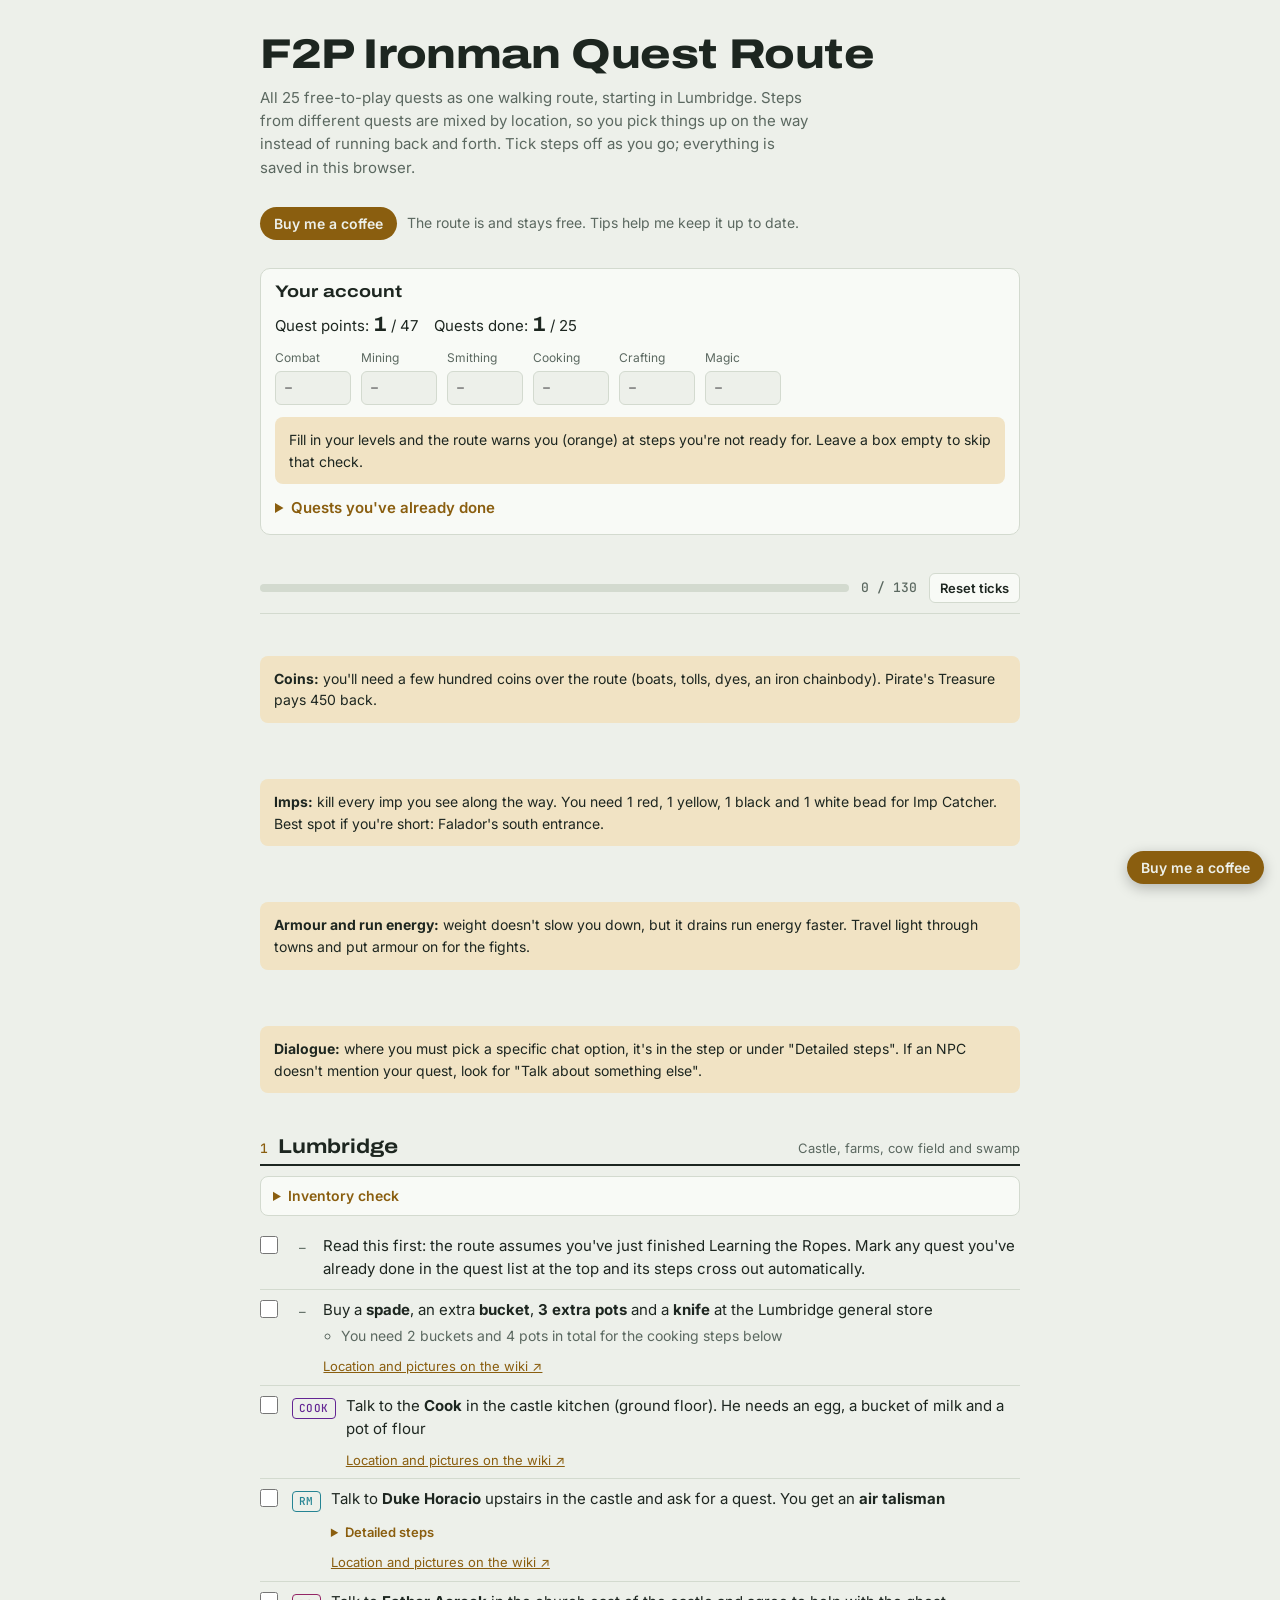
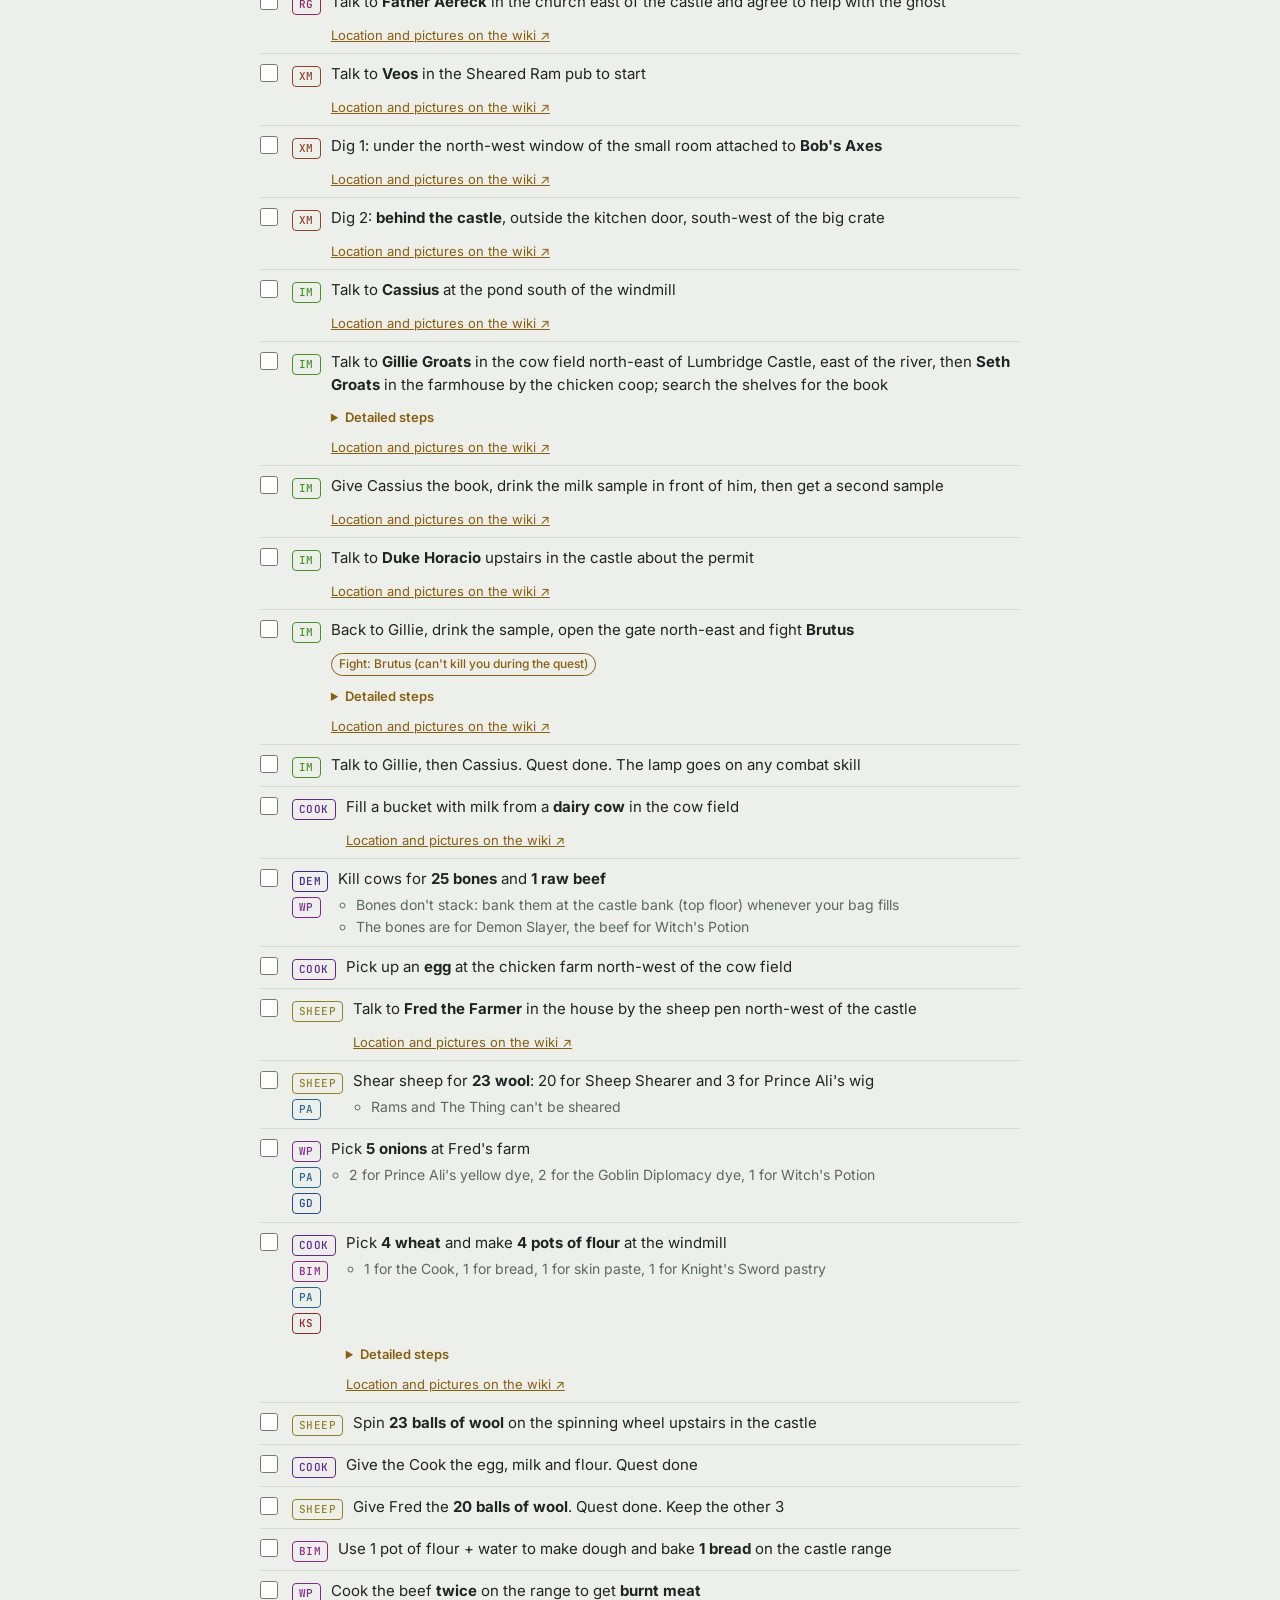
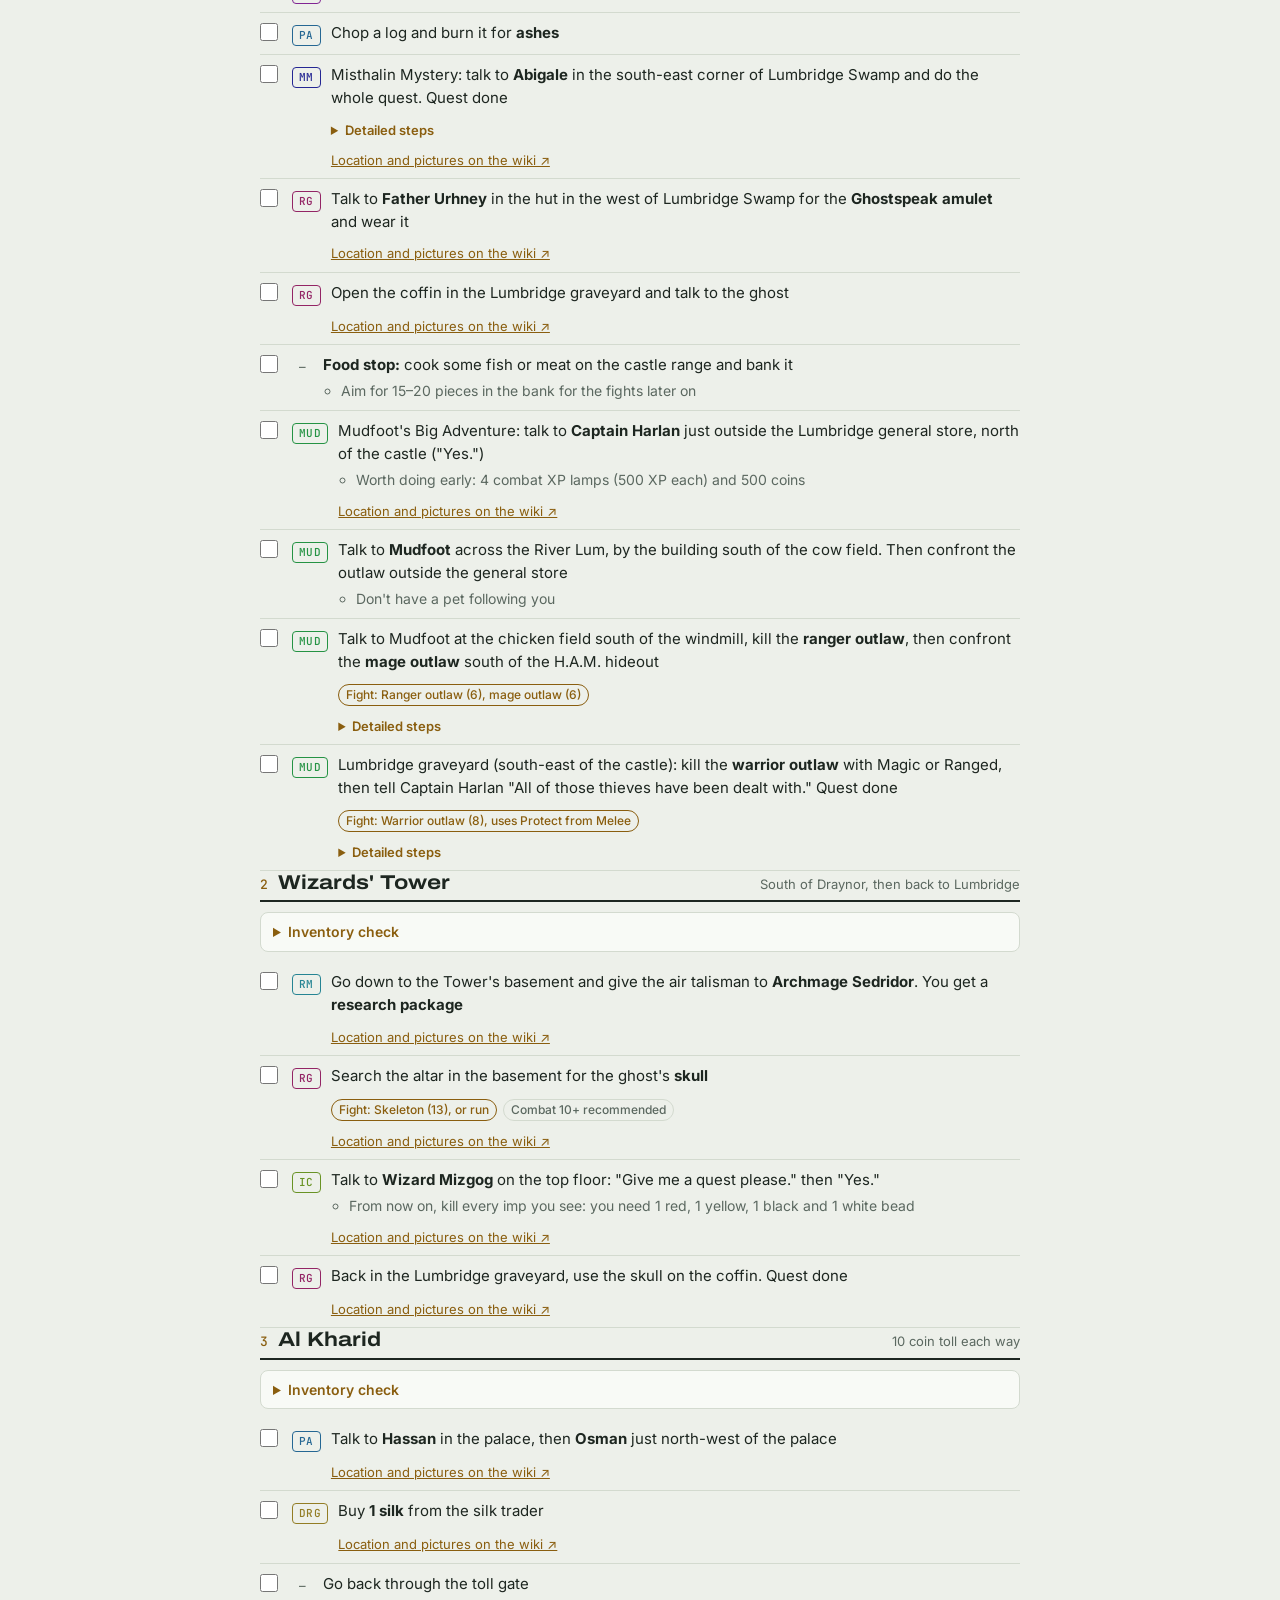
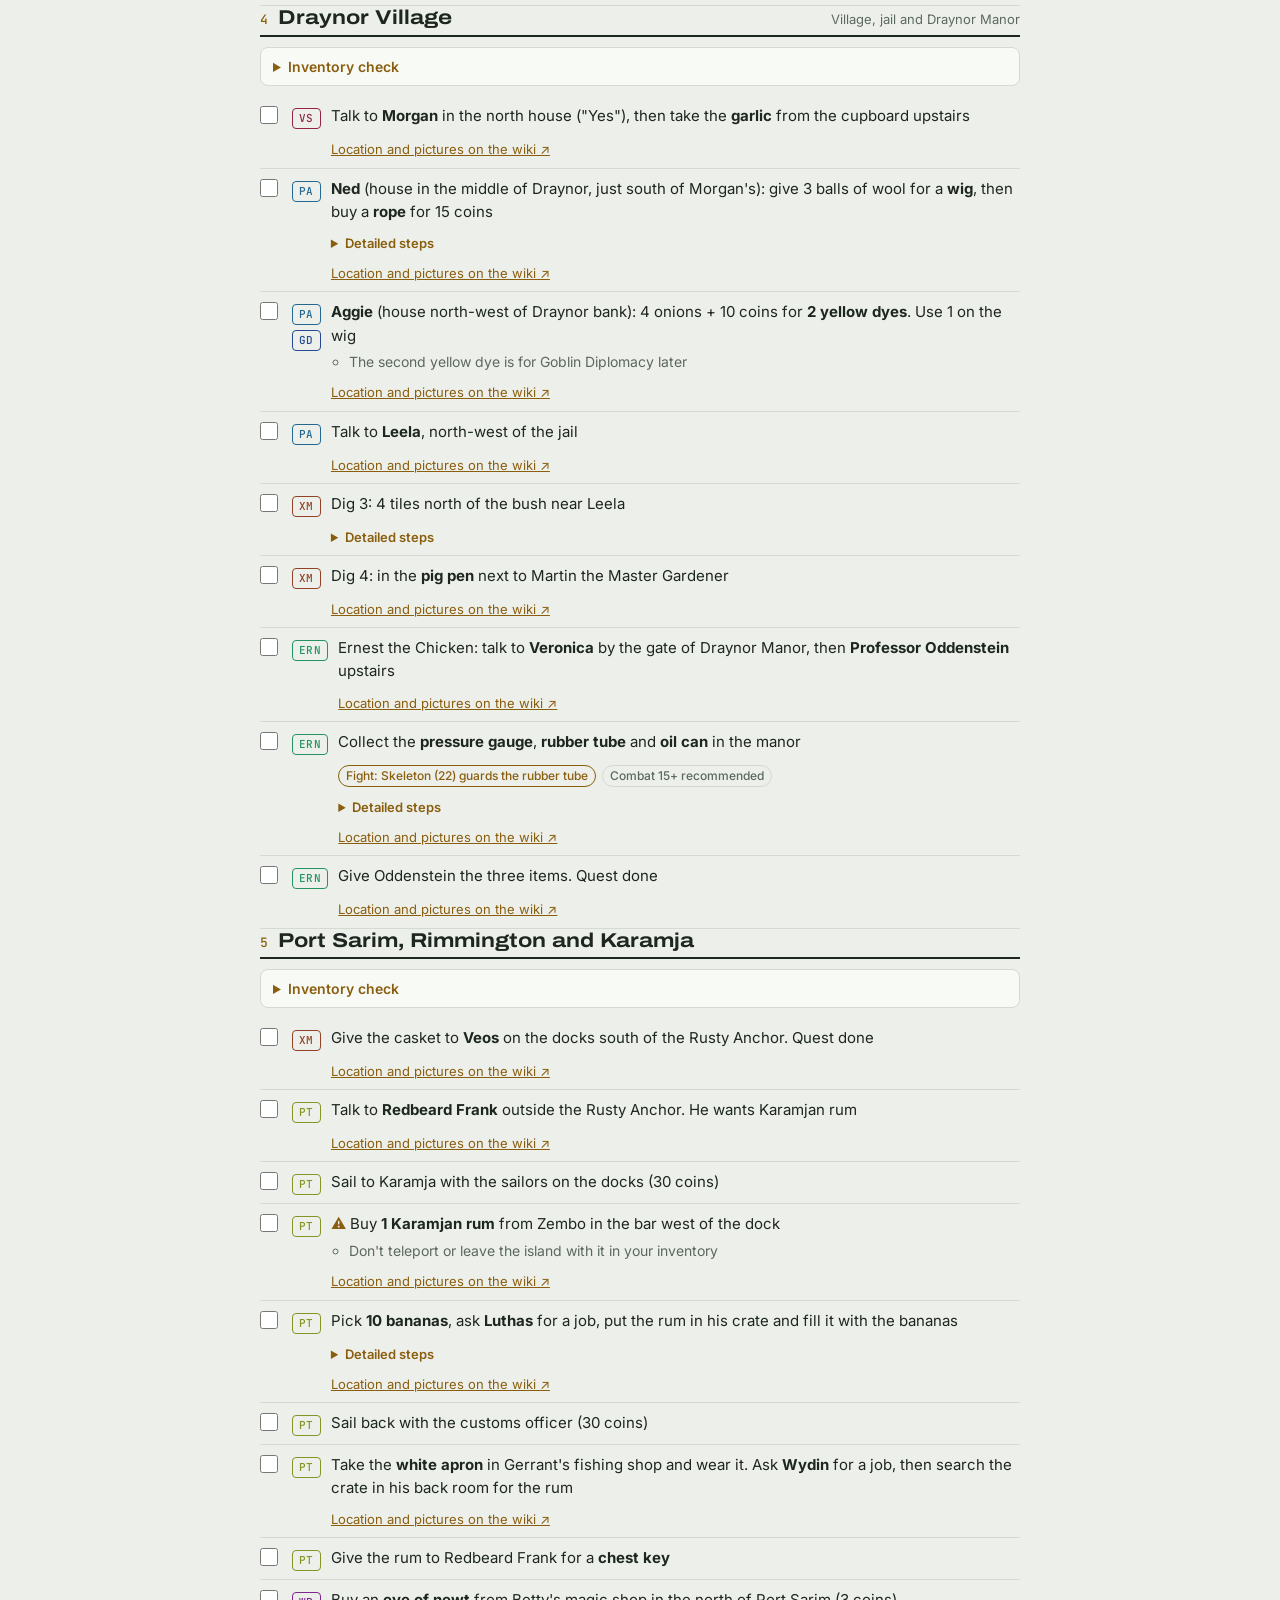
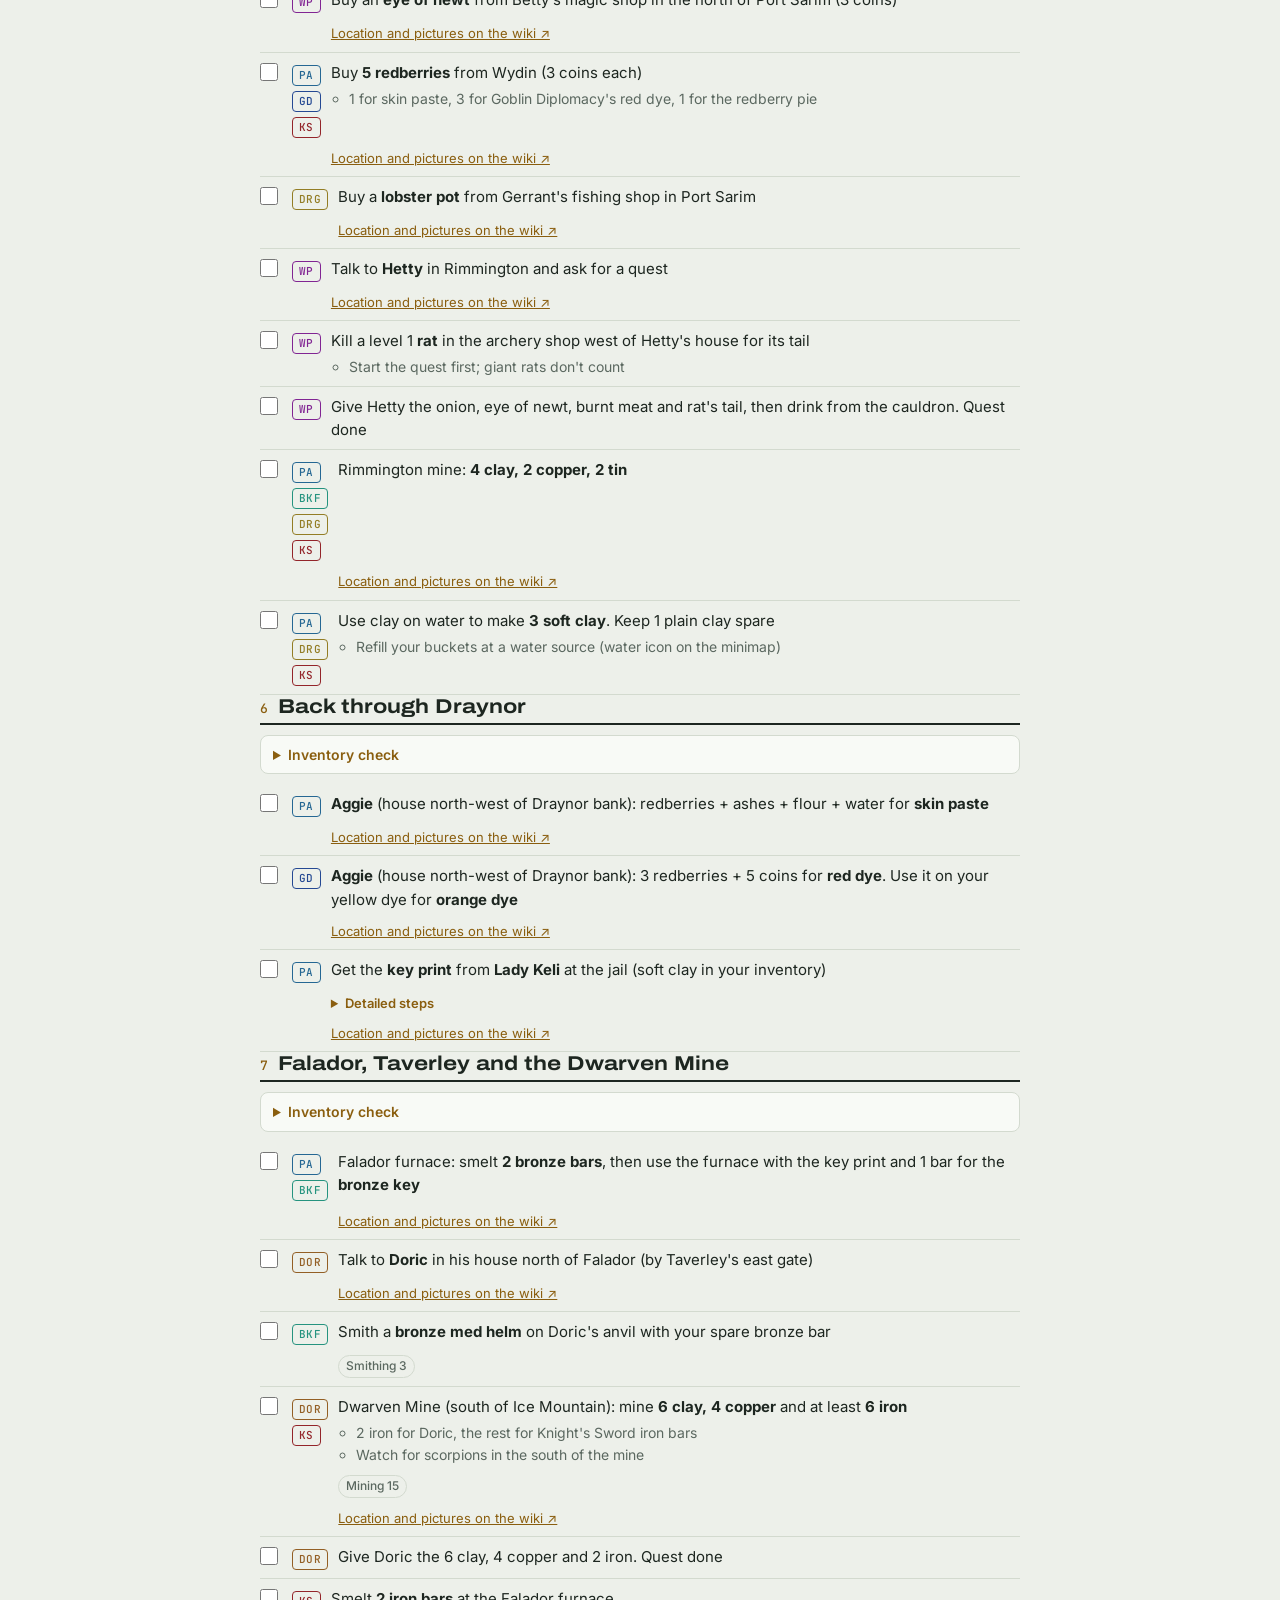
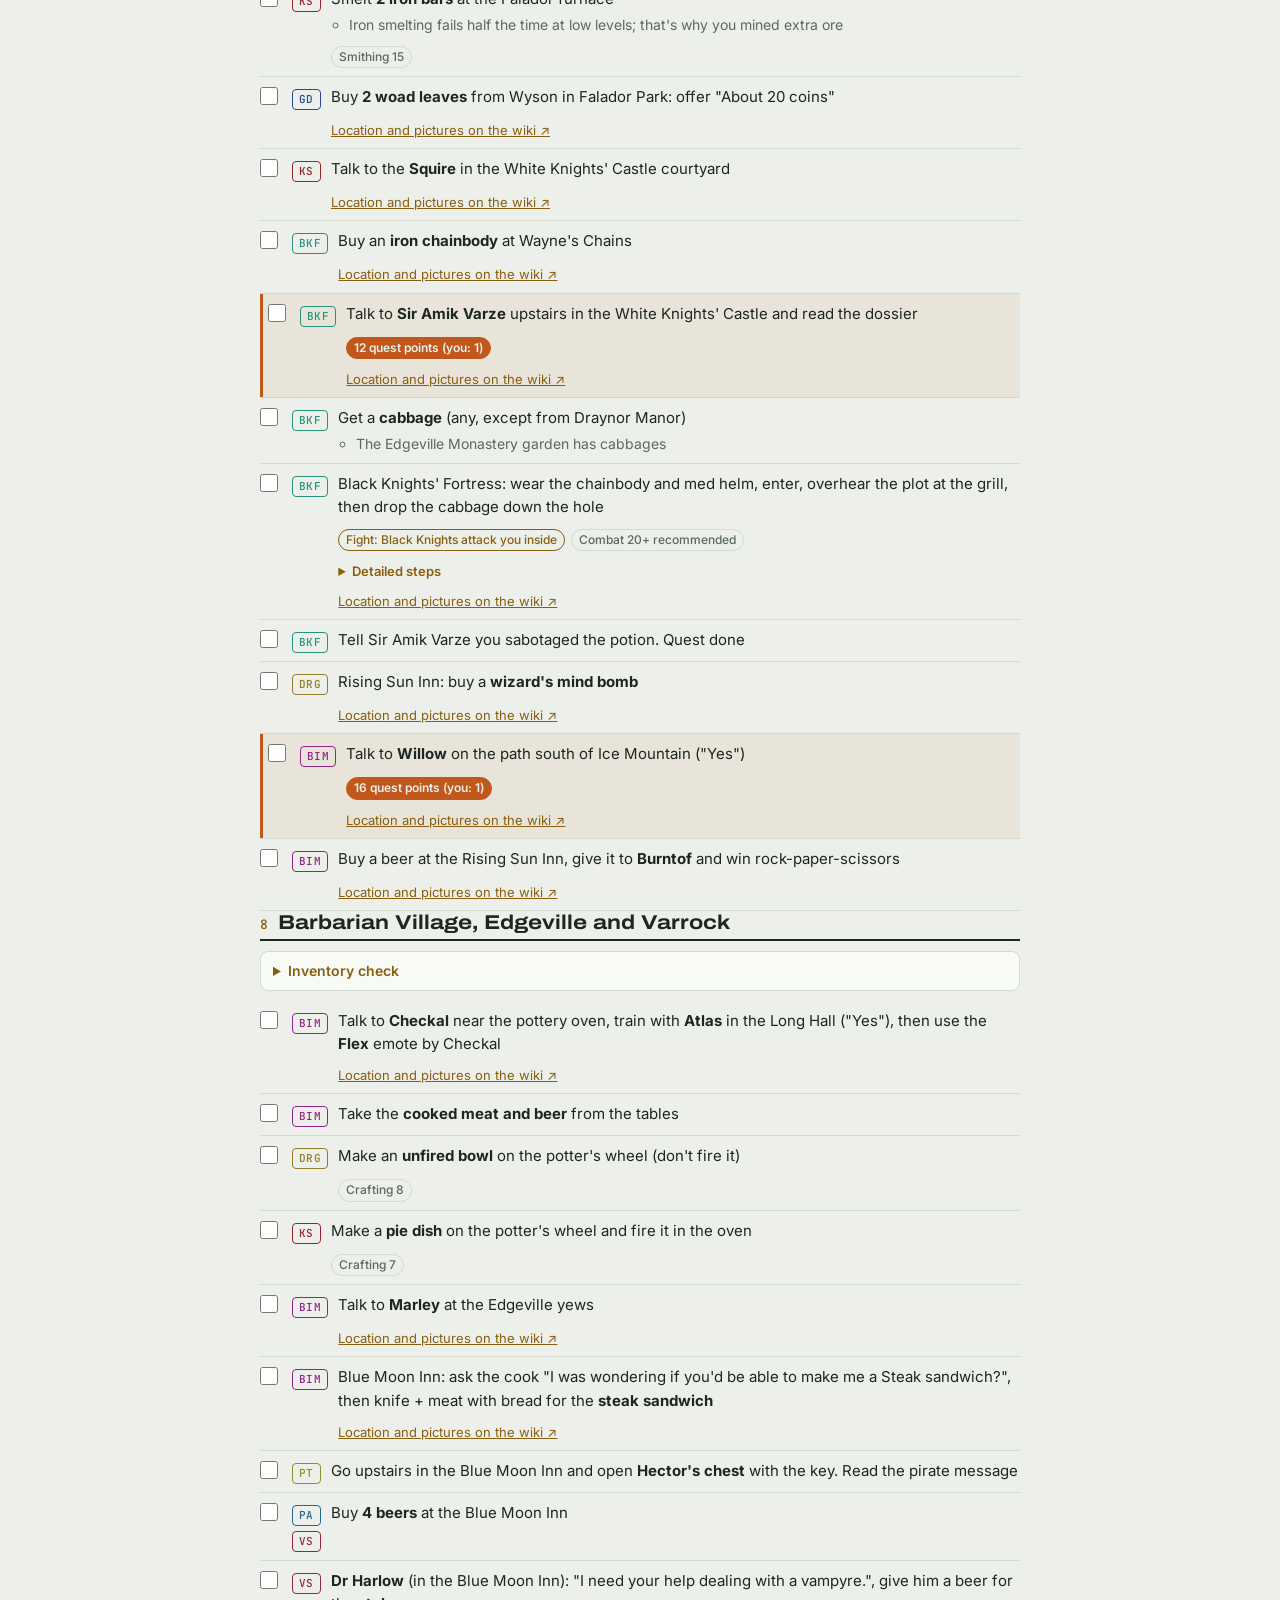
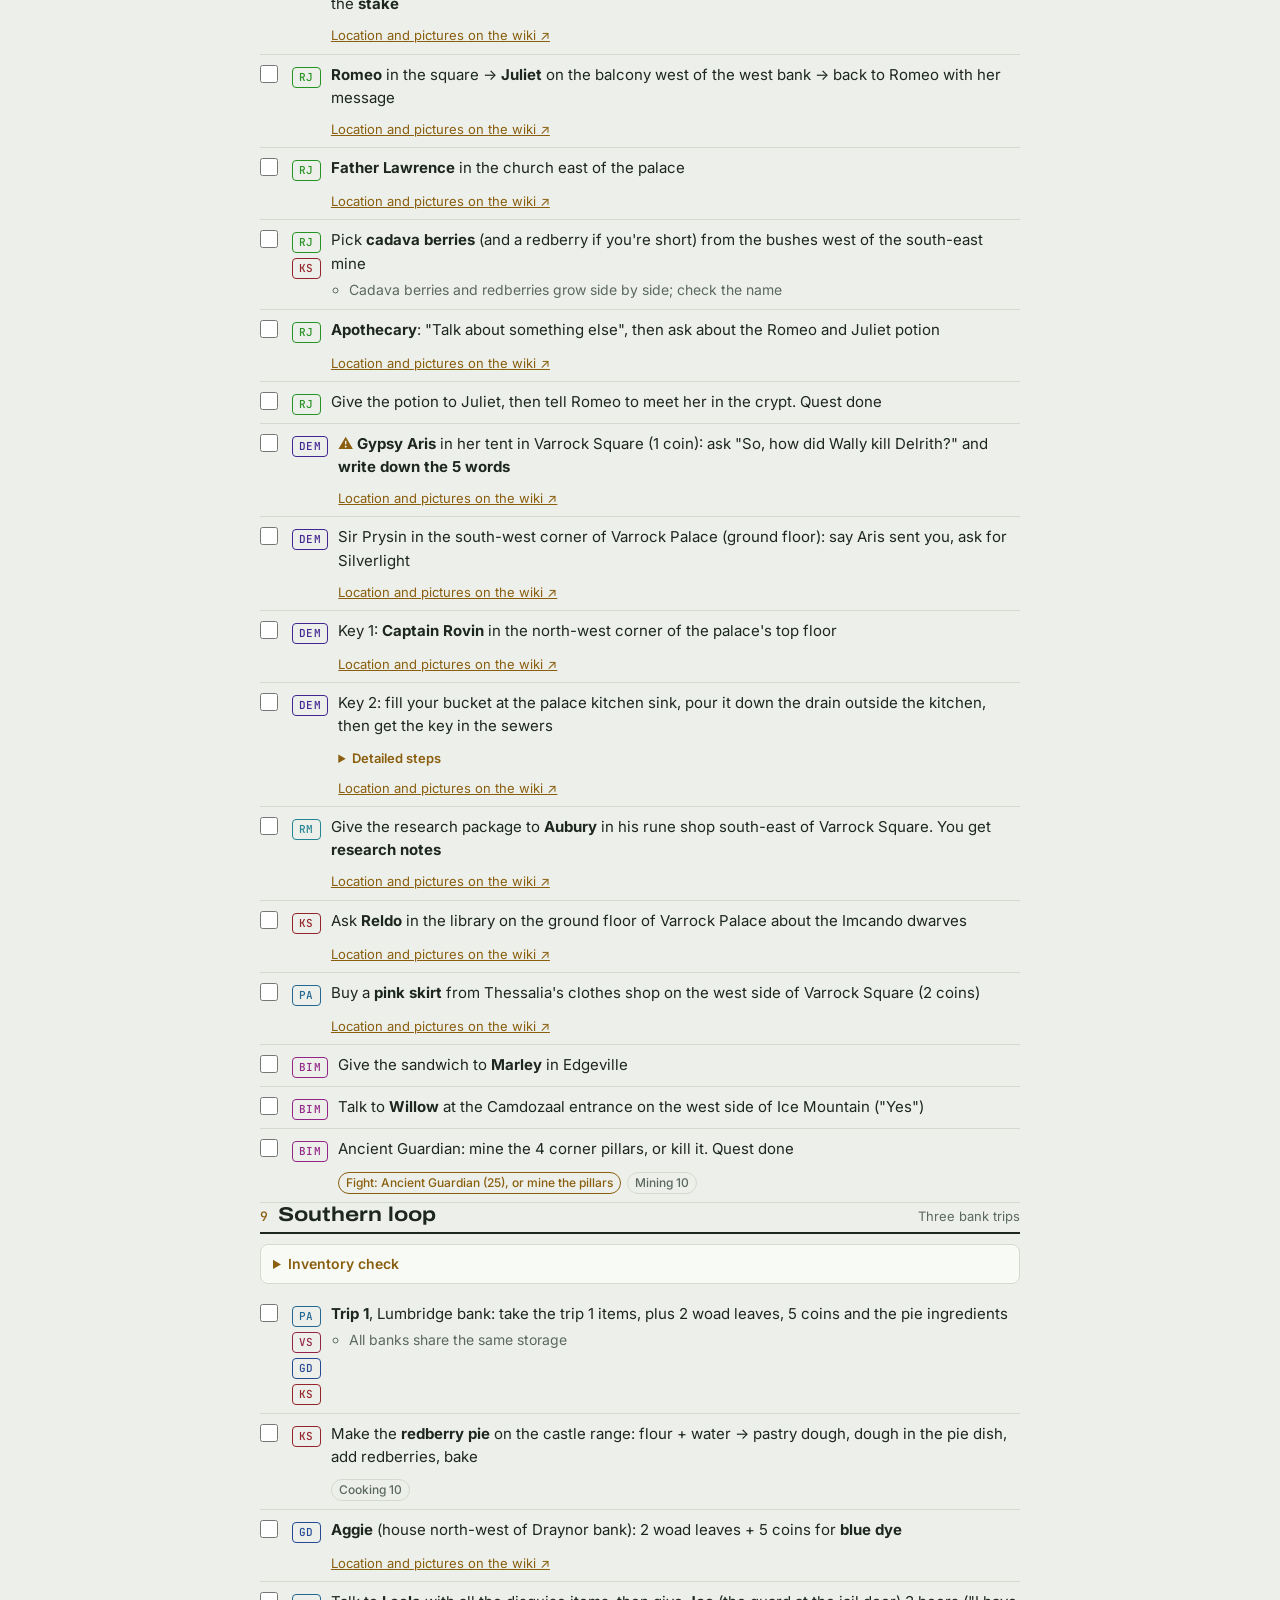
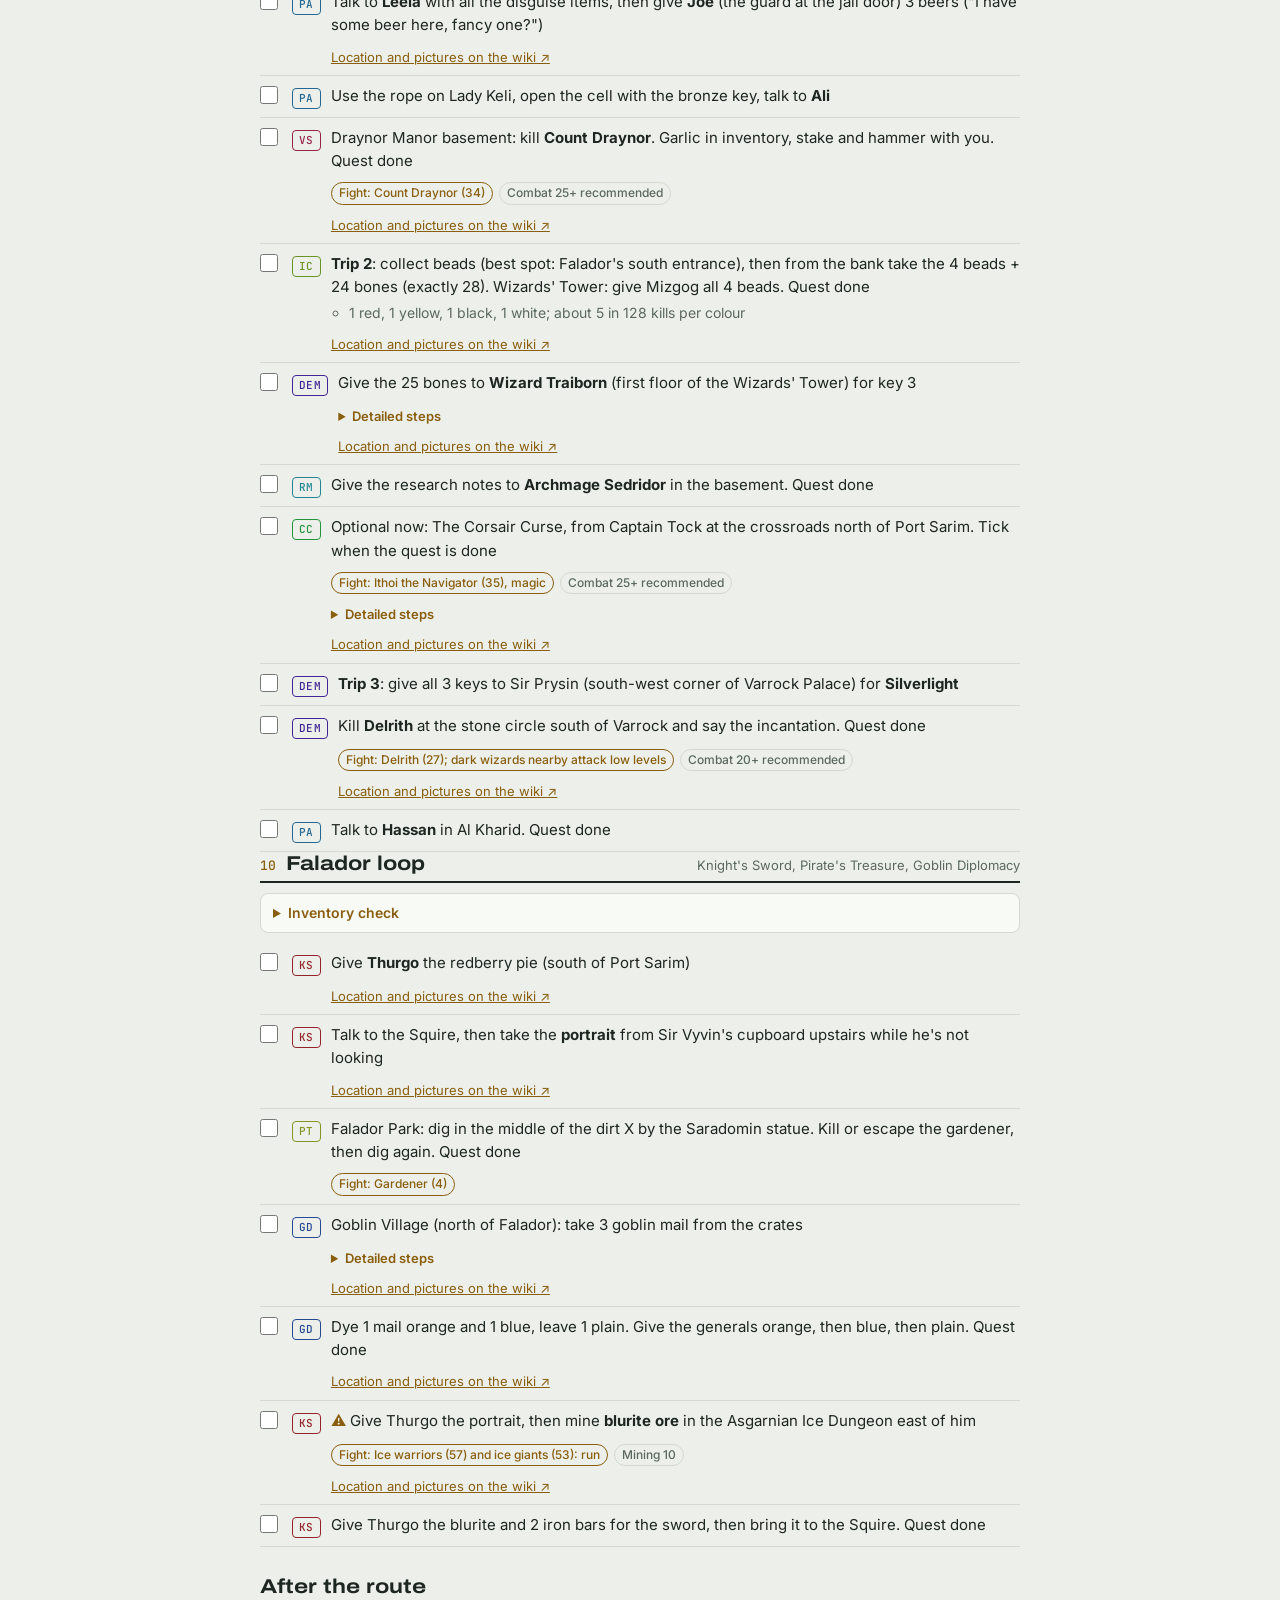
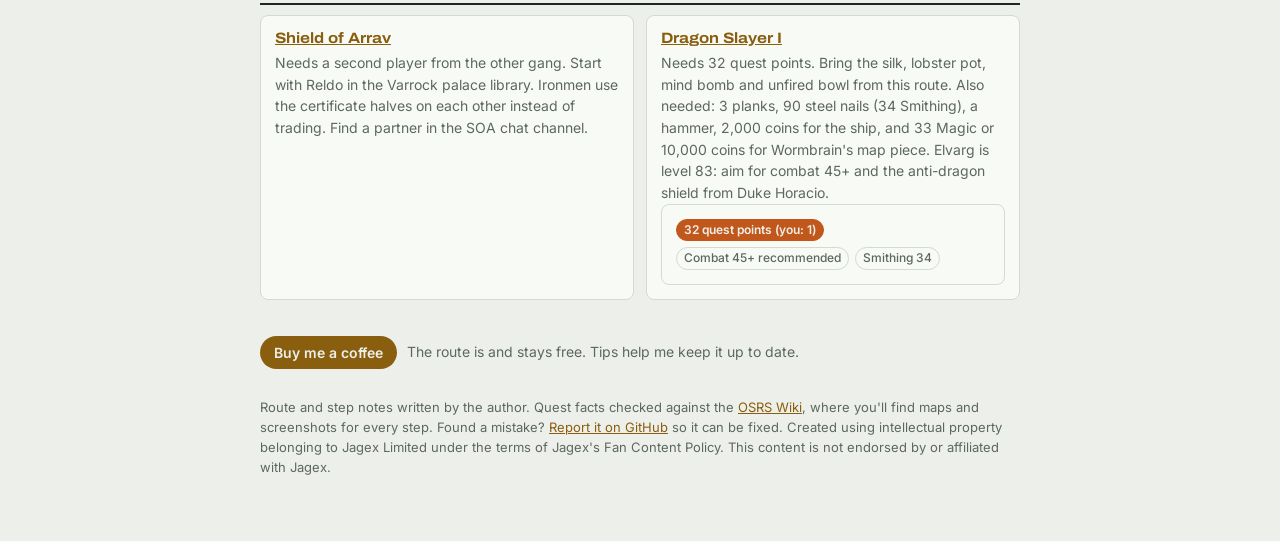
==== commit 89aa8bfd: "Add Mudfoot's Big Adventure (new F2P quest) Co-Authored-By: Claude Opus 5.5 <noreply@anthropic.com> " ====
--- a/index.html
+++ b/index.html
@@ -135,7 +135,7 @@
 <div class="wrap">
   <header>
     <h1>F2P Ironman Quest Route</h1>
-    <p class="lede">All 24 free-to-play quests as one walking route, starting in Lumbridge. Steps from different quests are mixed by location, so you pick things up on the way instead of running back and forth. Tick steps off as you go; everything is saved in this browser.</p>
+    <p class="lede">All 25 free-to-play quests as one walking route, starting in Lumbridge. Steps from different quests are mixed by location, so you pick things up on the way instead of running back and forth. Tick steps off as you go; everything is saved in this browser.</p>
   </header>
 
   <div class="support">
@@ -146,7 +146,7 @@
 
   <section class="panel" aria-labelledby="you-h">
     <h2 id="you-h">Your account</h2>
-    <div class="panel-row"><span>Quest points: <strong id="qp">0</strong> / 46</span><span>Quests done: <strong id="qdone">0</strong> / 24</span></div>
+    <div class="panel-row"><span>Quest points: <strong id="qp">0</strong> / 47</span><span>Quests done: <strong id="qdone">0</strong> / 25</span></div>
     <div id="stats" aria-label="Your levels"></div>
     <p class="note" style="margin:0">Fill in your levels and the route warns you (orange) at steps you're not ready for. Leave a box empty to skip that check.</p>
     <details>
@@ -188,6 +188,7 @@
 <script>
 const QUESTS={
 LTR:["Learning the Ropes",1,"Learning_the_Ropes"],
+MUD:["Mudfoot's Big Adventure",1,"Mudfoot%27s_Big_Adventure"],
 COOK:["Cook's Assistant",1,"Cook%27s_Assistant"],
 SHEEP:["Sheep Shearer",1,"Sheep_Shearer"],
 RM:["Rune Mysteries",1,"Rune_Mysteries"],
@@ -250,7 +251,11 @@
 ["MM","Misthalin Mystery: talk to <b>Abigale</b> in the south-east corner of Lumbridge Swamp and do the whole quest. Quest done",{det:["Talk to Abigale, offer help and take the rowboat south.","Use the bucket on the rain barrel west of the manor for the key and unlock the doors.","Read the note by the pink-knob door, slash the gloomy painting with the knife for the ruby key, light the four candles and the barrel fuse in the south-east room.","Climb through the damaged wall and look at the tree, play D-E-A-D on the piano and search it for the emerald key.","Open the green-knob door, slash the fireplace and enter the gems: sapphire, diamond, zenyte, emerald, onyx, ruby. You get the sapphire key.","Open the blue-knob door and push the mirror until it faces the wardrobe; a cutscene plays. Take the knife and attack Abigale.","Try to leave the room, then talk to Mandy outside. Quest done."],loc:"Abigale"}],
 ["RG","Talk to <b>Father Urhney</b> in the hut in the west of Lumbridge Swamp for the <b>Ghostspeak amulet</b> and wear it",{loc:"Father_Urhney"}],
 ["RG","Open the coffin in the Lumbridge graveyard and talk to the ghost",{loc:"Restless_ghost"}],
-["","<b>Food stop:</b> cook some fish or meat on the castle range and bank it",{sub:["Aim for 15–20 pieces in the bank for the fights later on"]}]
+["","<b>Food stop:</b> cook some fish or meat on the castle range and bank it",{sub:["Aim for 15–20 pieces in the bank for the fights later on"]}],
+["MUD","Mudfoot's Big Adventure: talk to <b>Captain Harlan</b> just outside the Lumbridge general store, north of the castle (\"Yes.\")",{sub:["Worth doing early: 4 combat XP lamps (500 XP each) and 500 coins"],loc:"Captain_Harlan"}],
+["MUD","Talk to <b>Mudfoot</b> across the River Lum, by the building south of the cow field. Then confront the outlaw outside the general store",{sub:["Don't have a pet following you"]}],
+["MUD","Talk to Mudfoot at the chicken field south of the windmill, kill the <b>ranger outlaw</b>, then confront the <b>mage outlaw</b> south of the H.A.M. hideout",{fight:"Ranger outlaw (6), mage outlaw (6)",det:["Optional first: Captain Harlan gives you a bronze shortsword and wooden shield.","Pick up the ranger's shortbow and arrows, and the mage's staff and runes: you need Magic or Ranged for the last fight."]}],
+["MUD","Lumbridge graveyard (south-east of the castle): kill the <b>warrior outlaw</b> with Magic or Ranged, then tell Captain Harlan \"All of those thieves have been dealt with.\" Quest done",{fight:"Warrior outlaw (8), uses Protect from Melee",det:["Melee doesn't work: he prays against it.","If you leave the area, pick Mudfoot up again outside the H.A.M. hideout before coming back."]}]
 ]},
 {name:"Wizards' Tower",loc:"South of Draynor, then back to Lumbridge",
  inv:{have:"Air talisman, Ghostspeak amulet (worn), some food, about 10 coins",bank:"Cooking and dye ingredients can wait in the bank"},
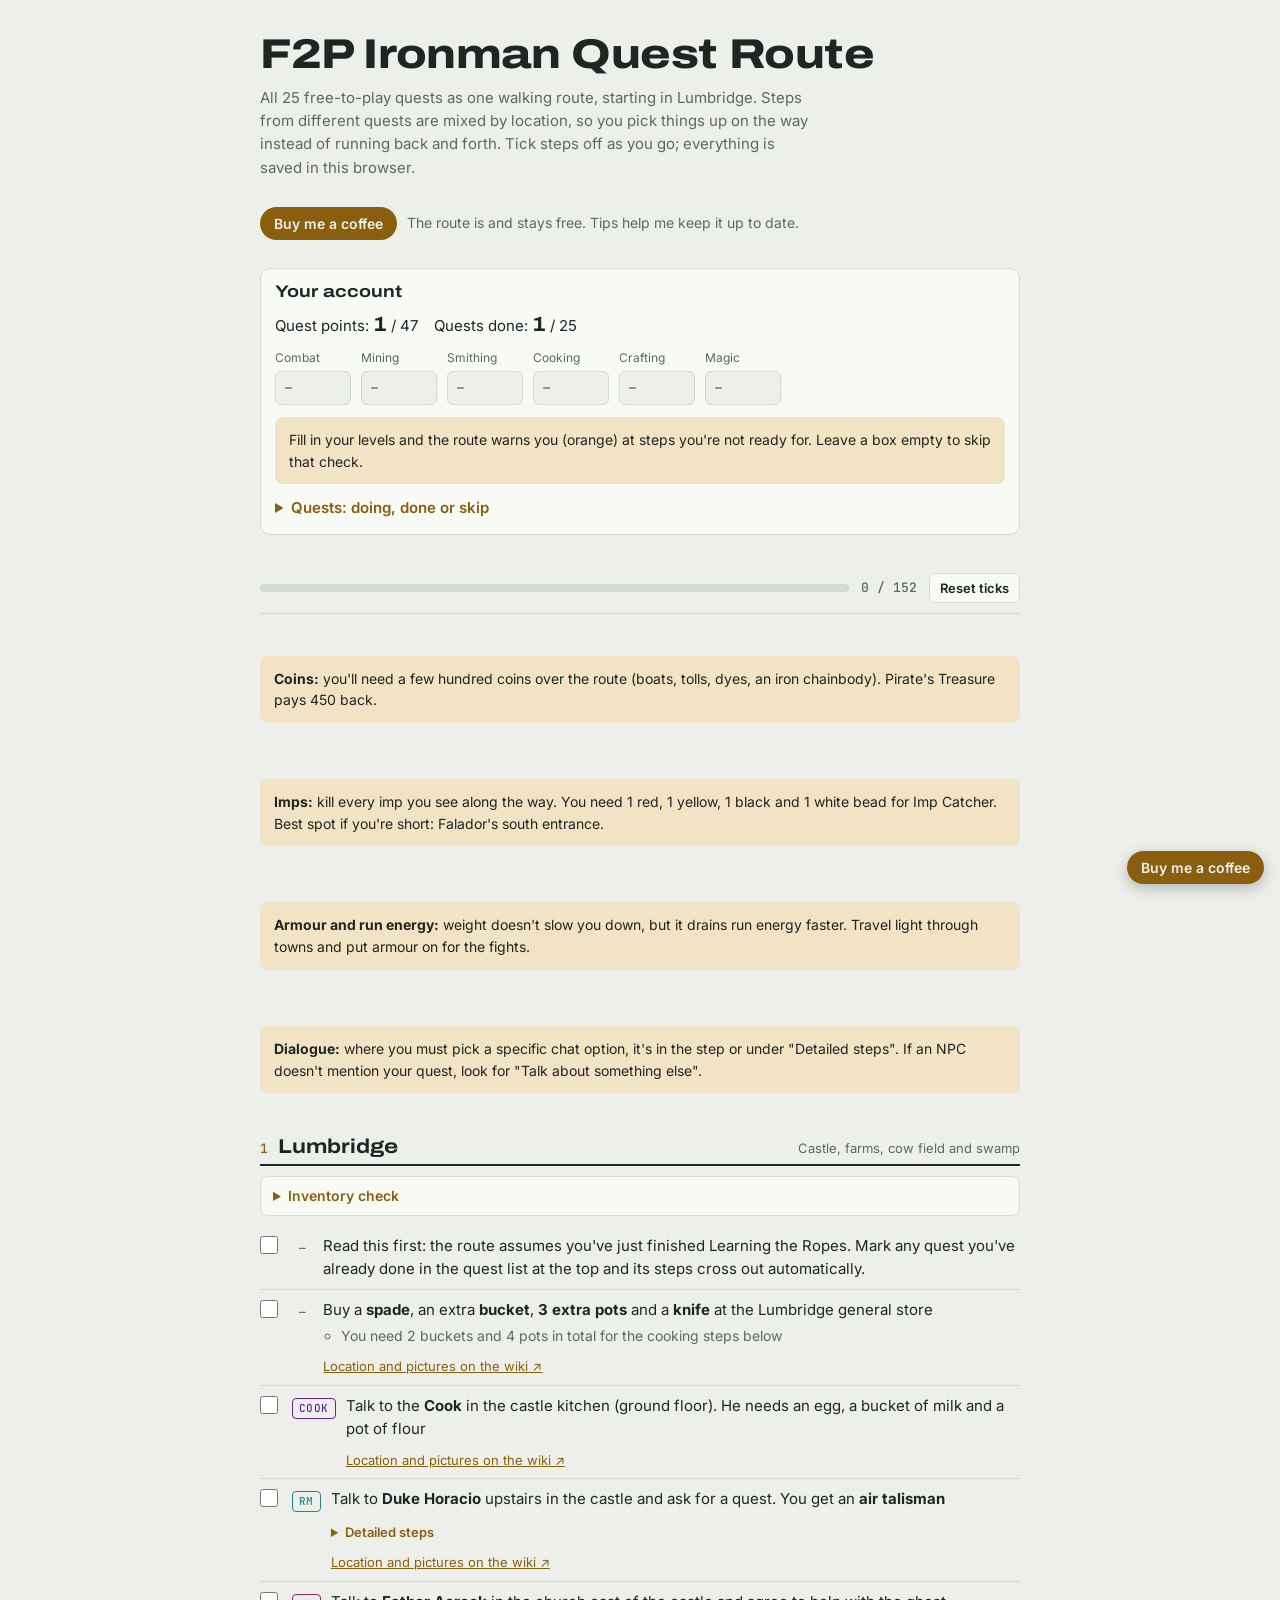
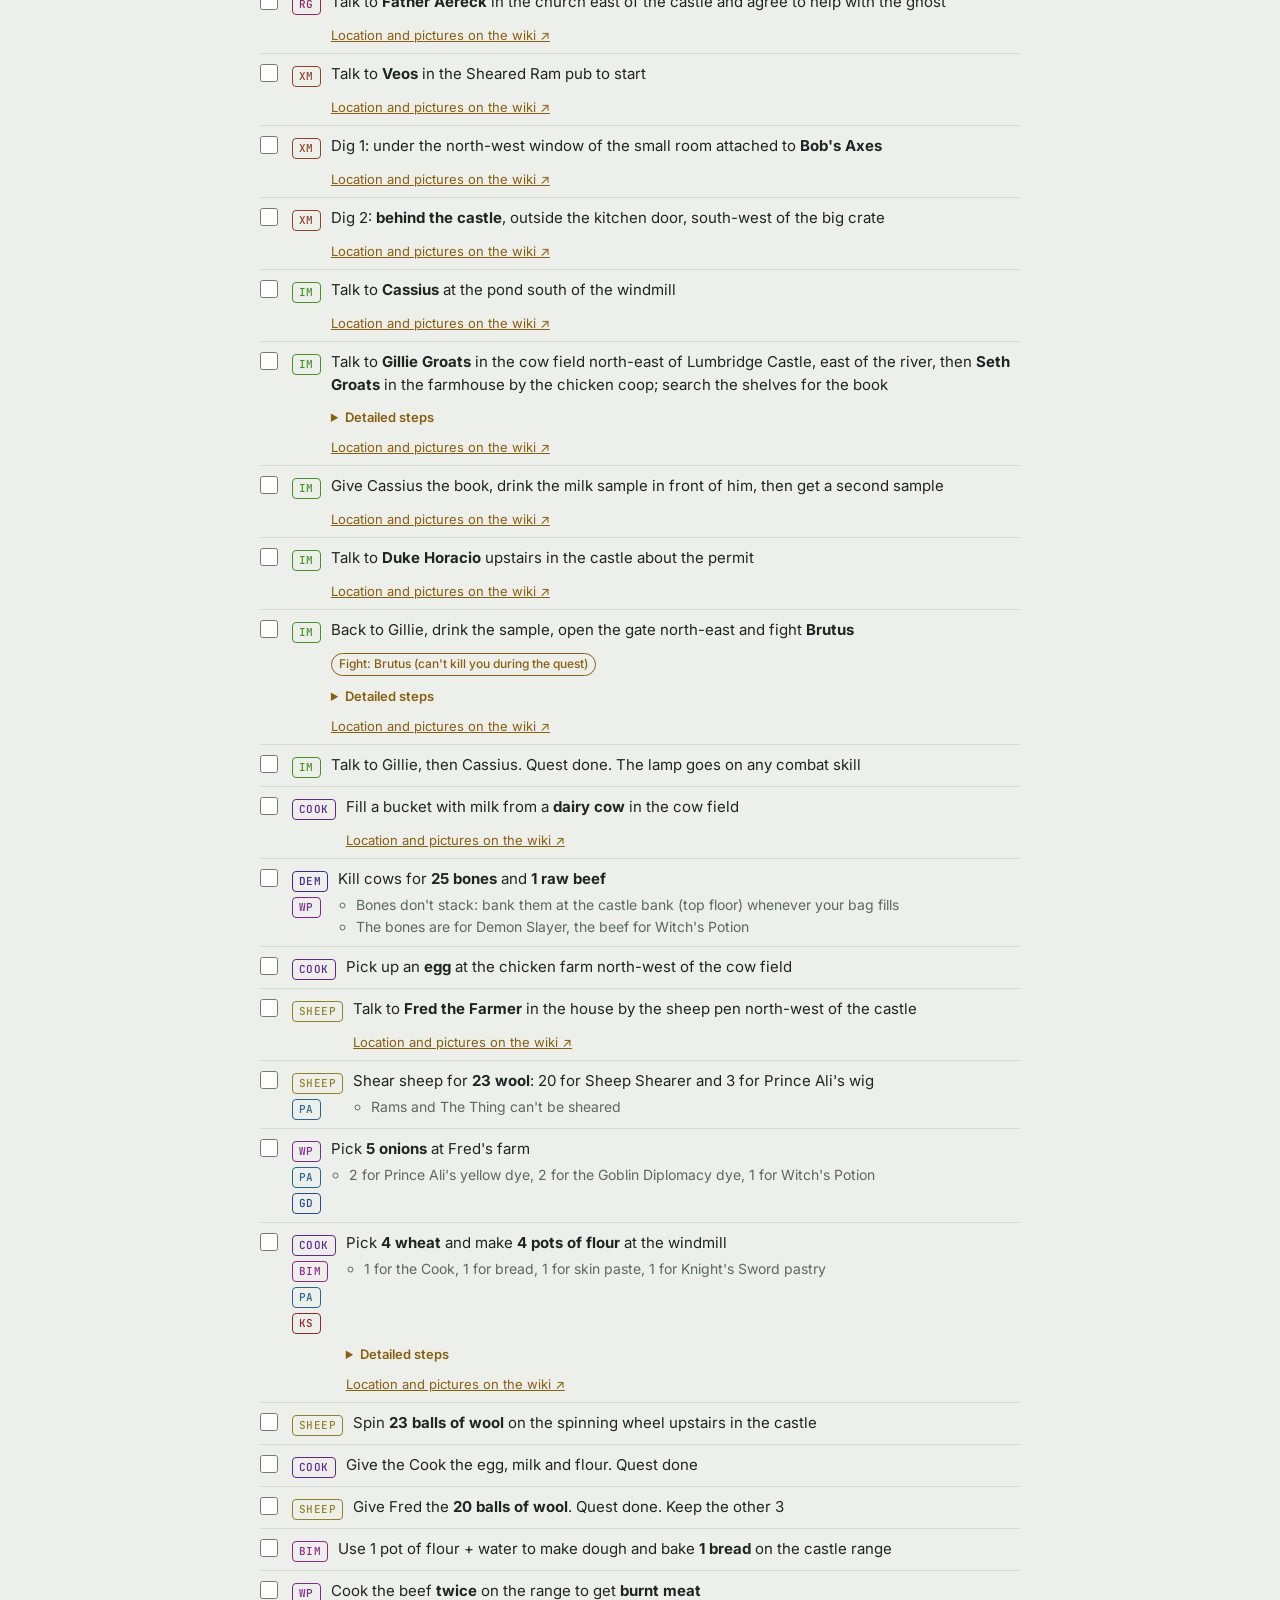
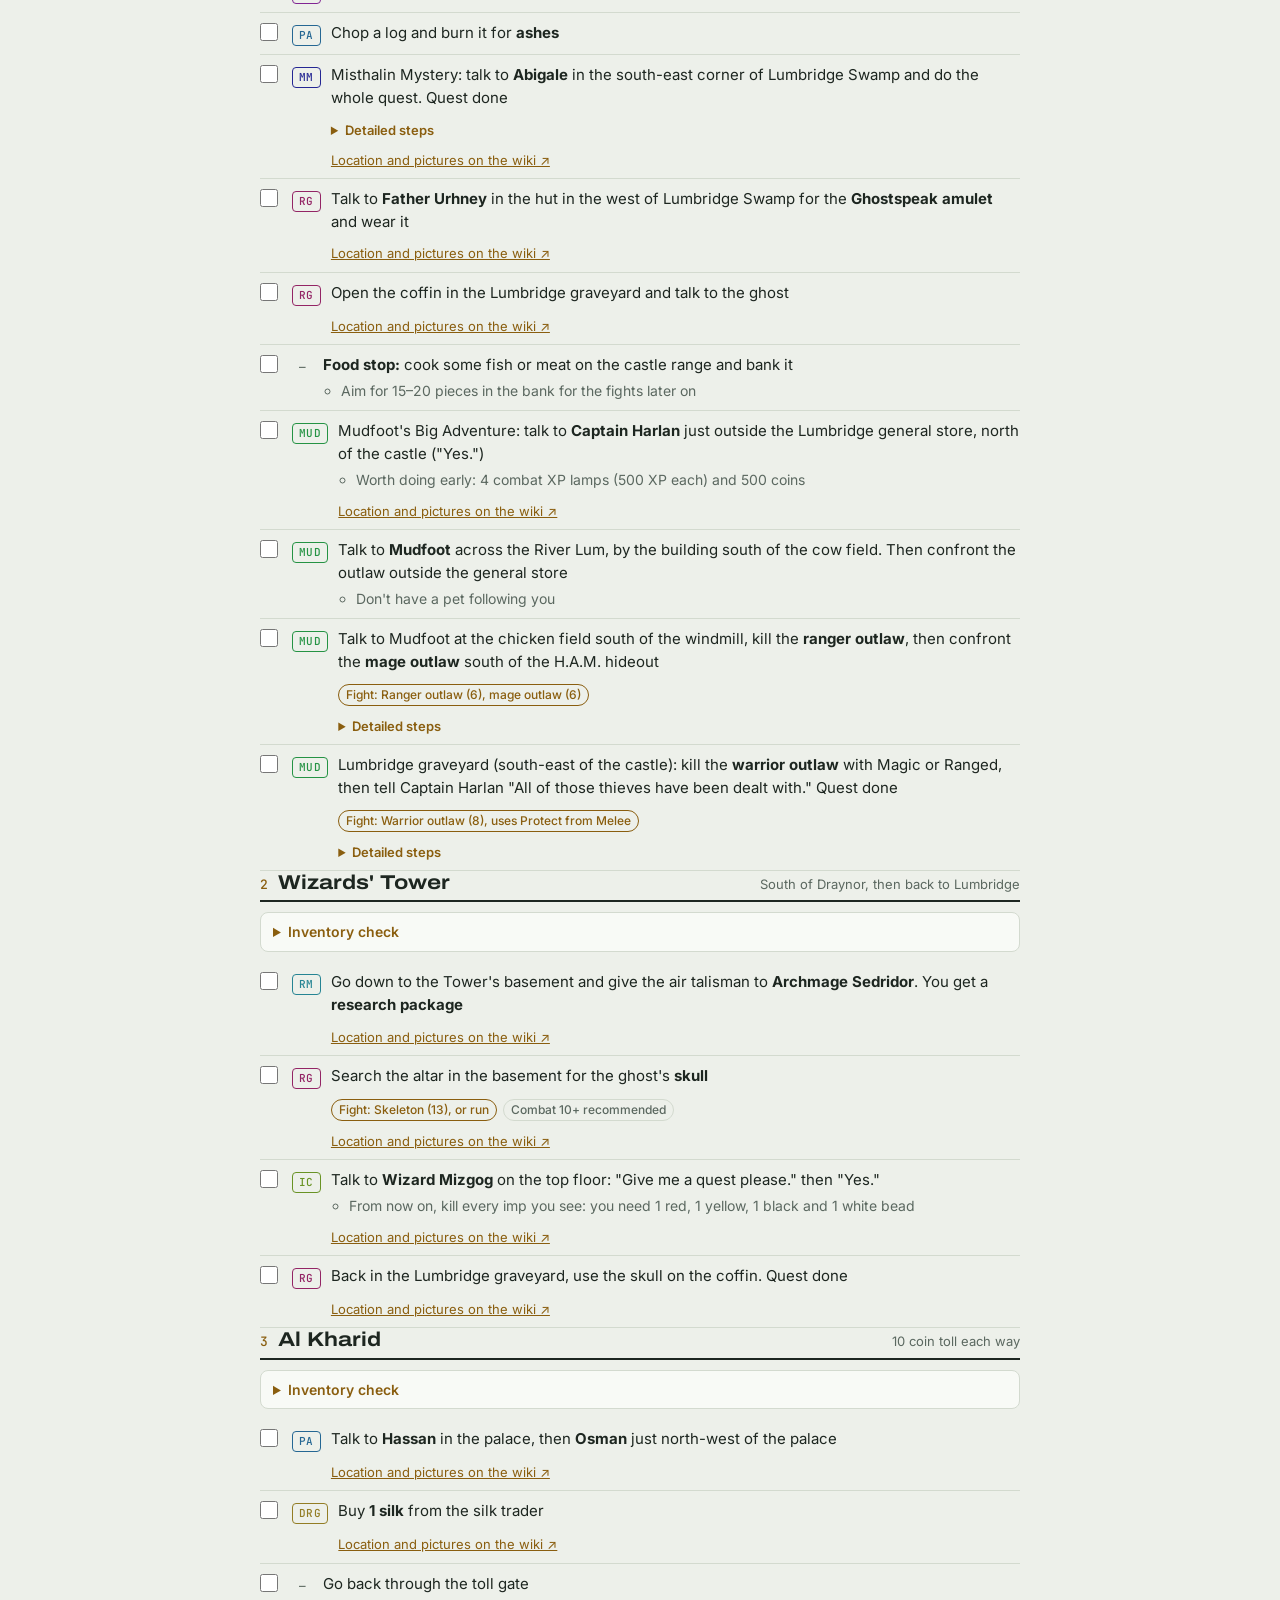
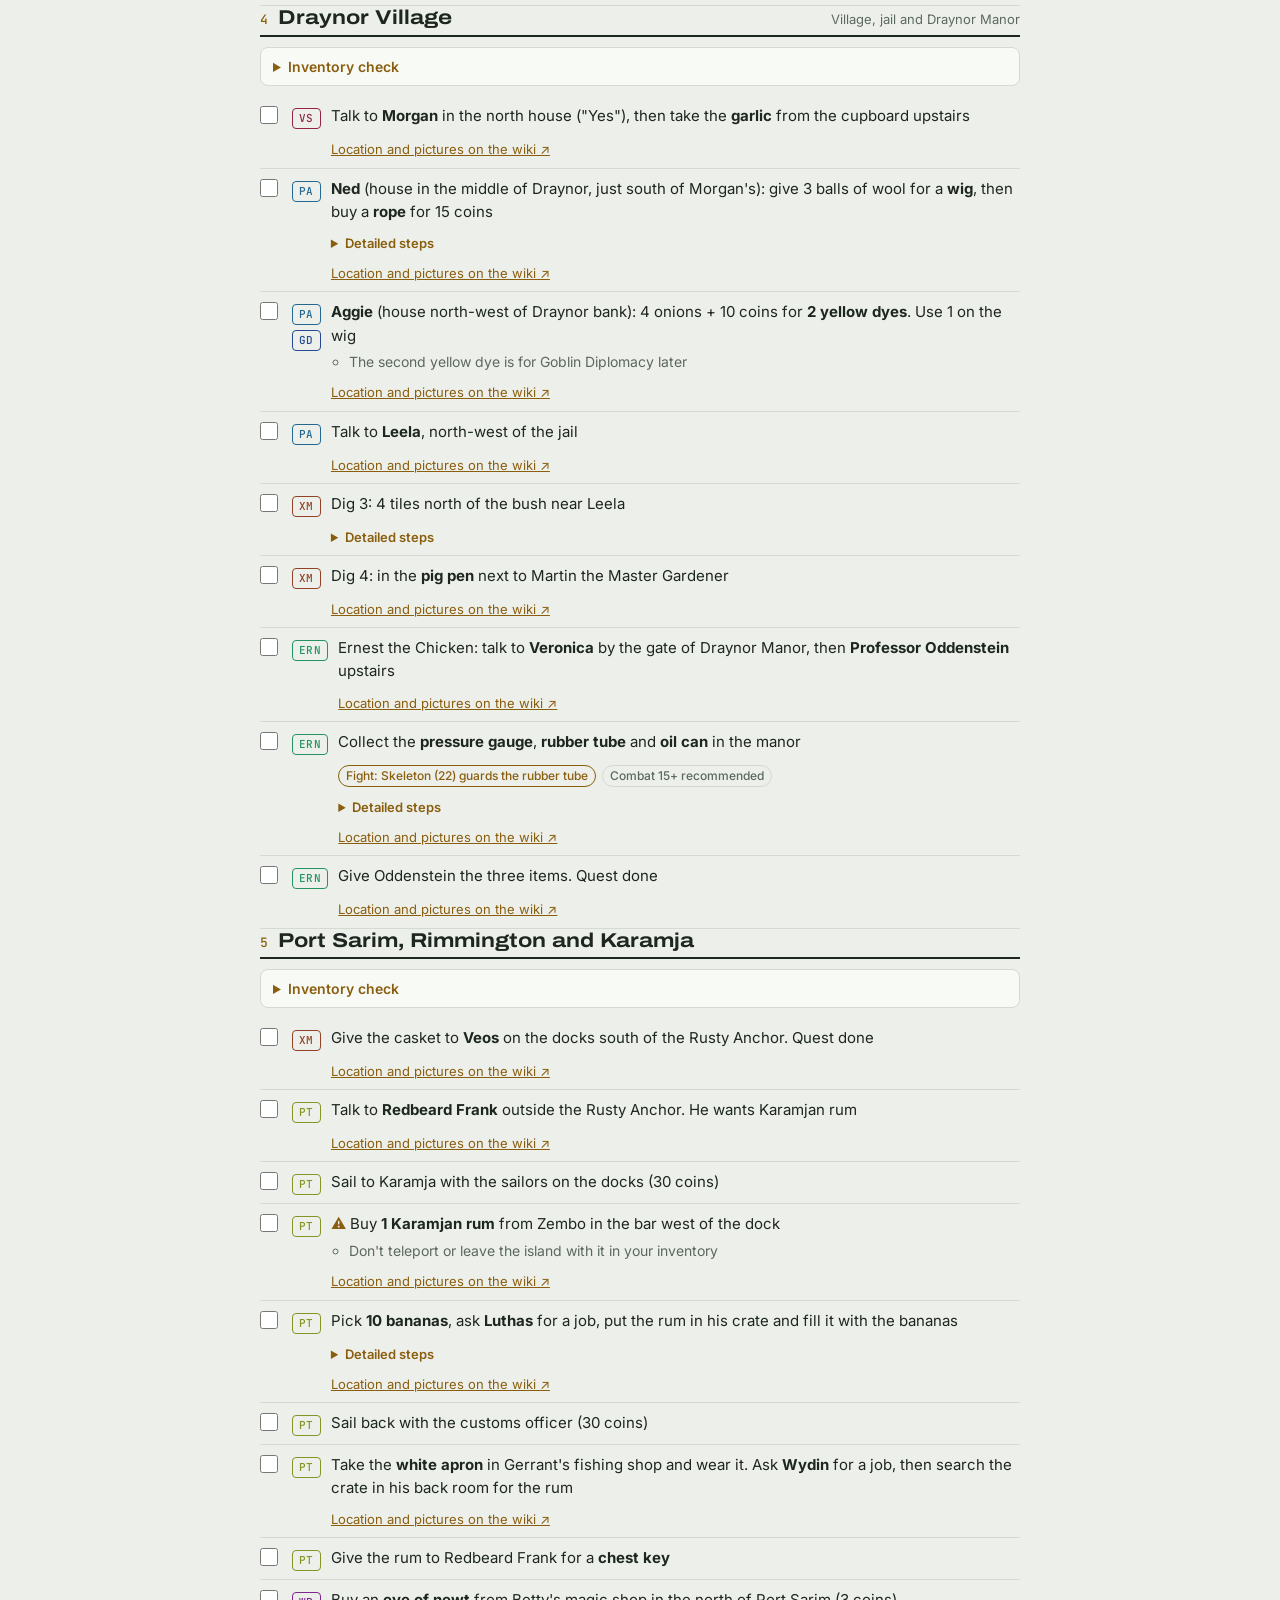
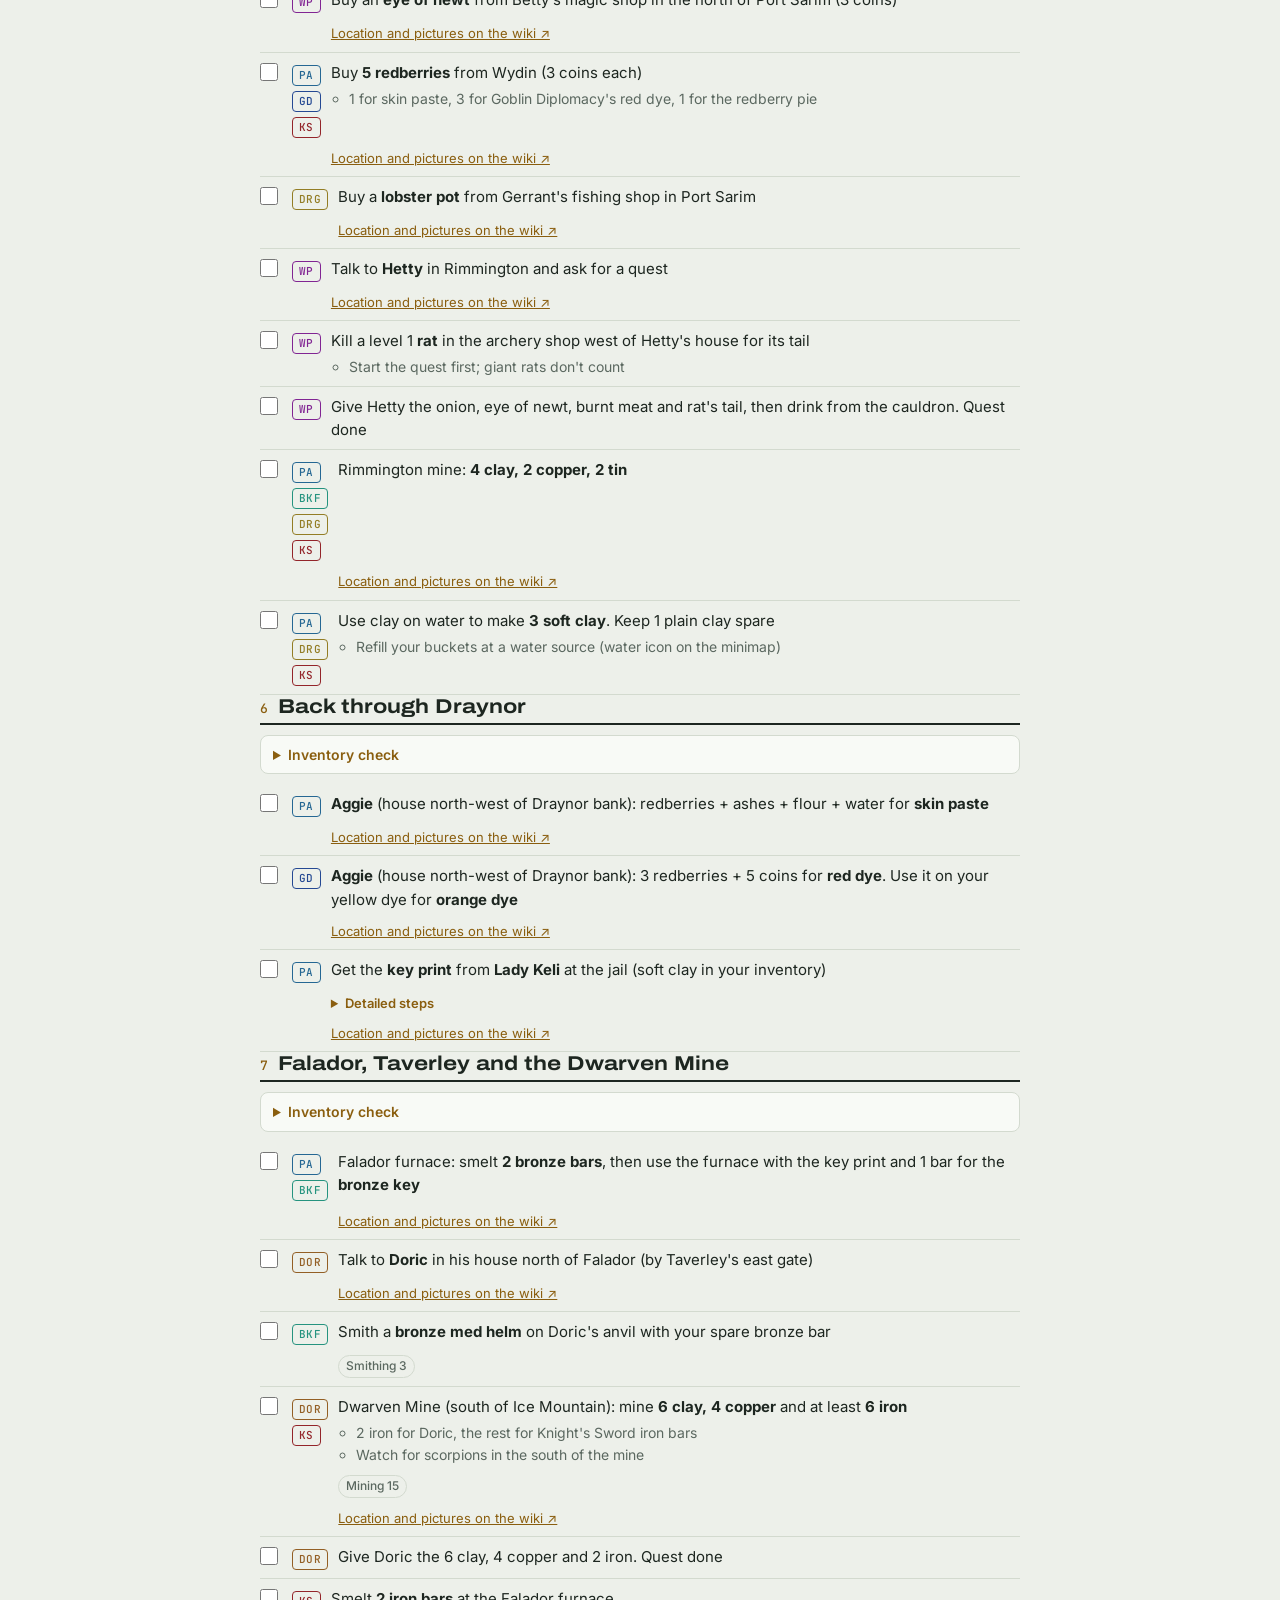
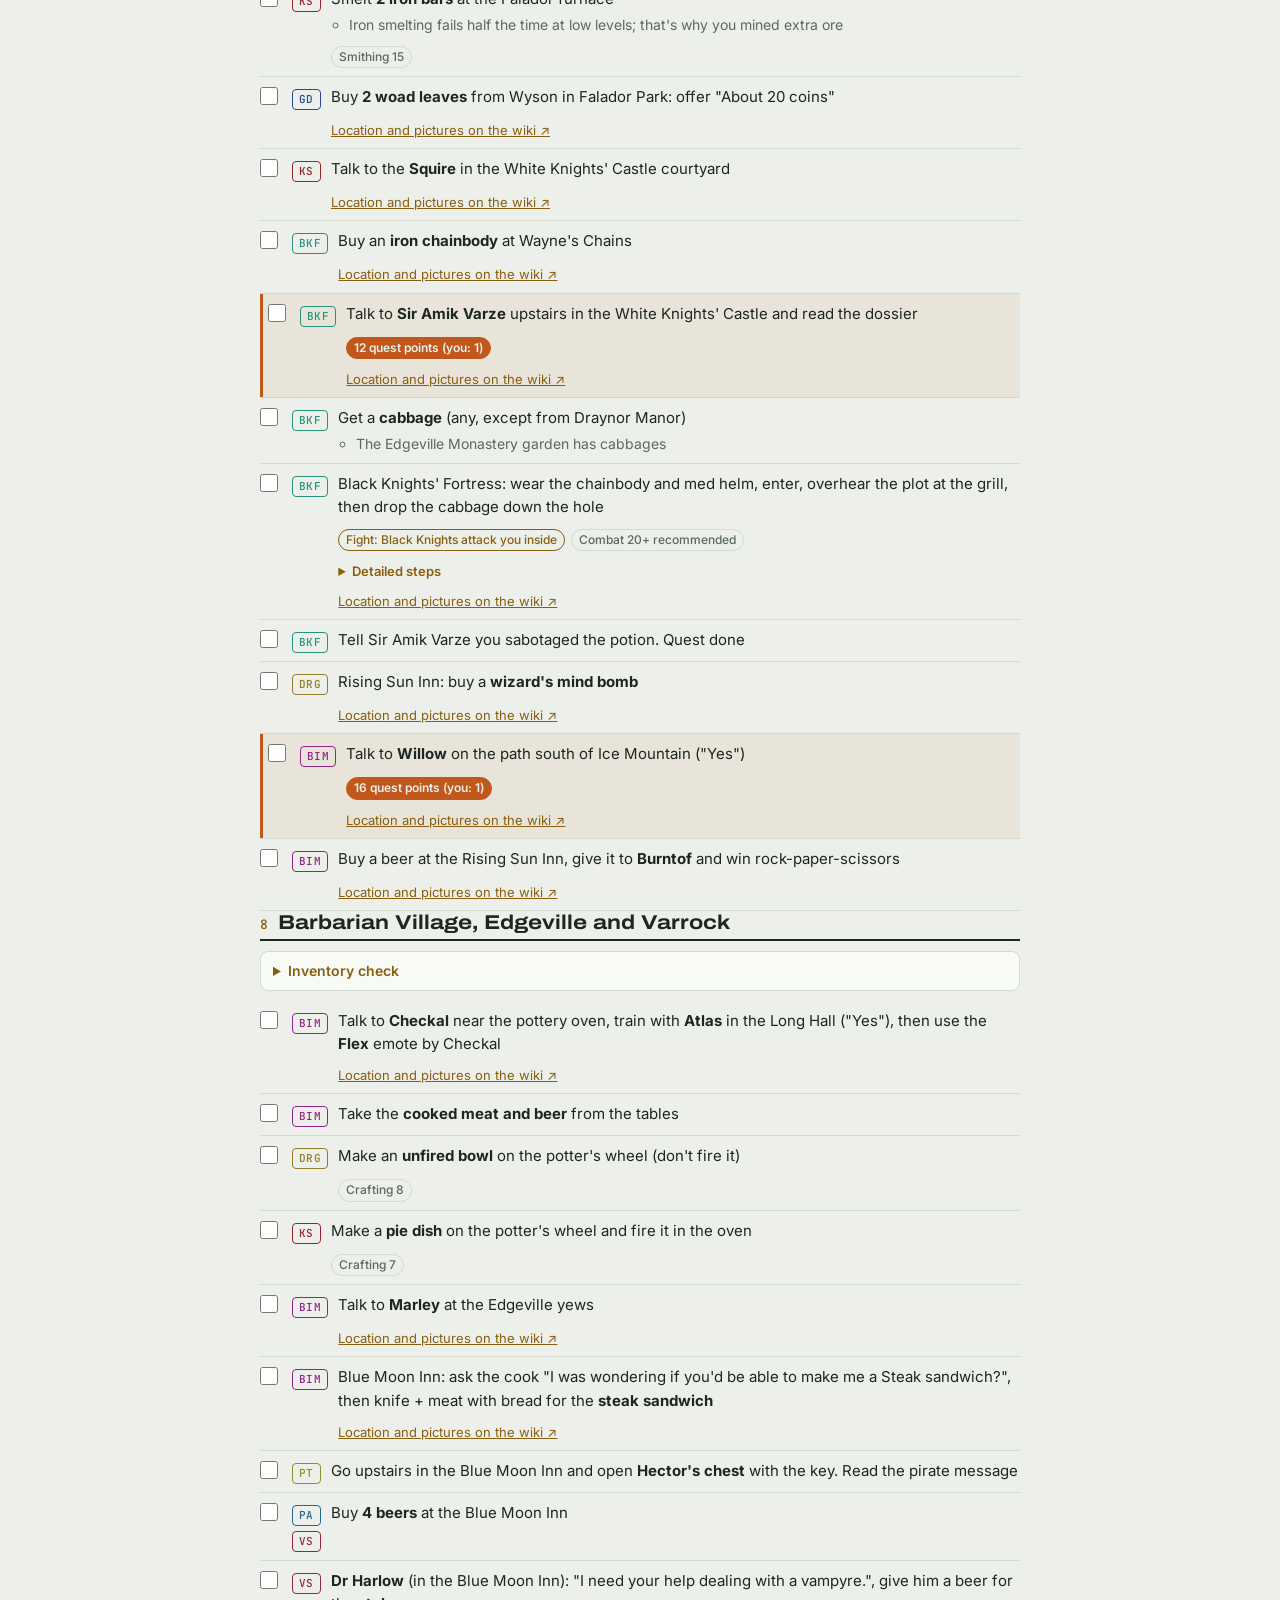
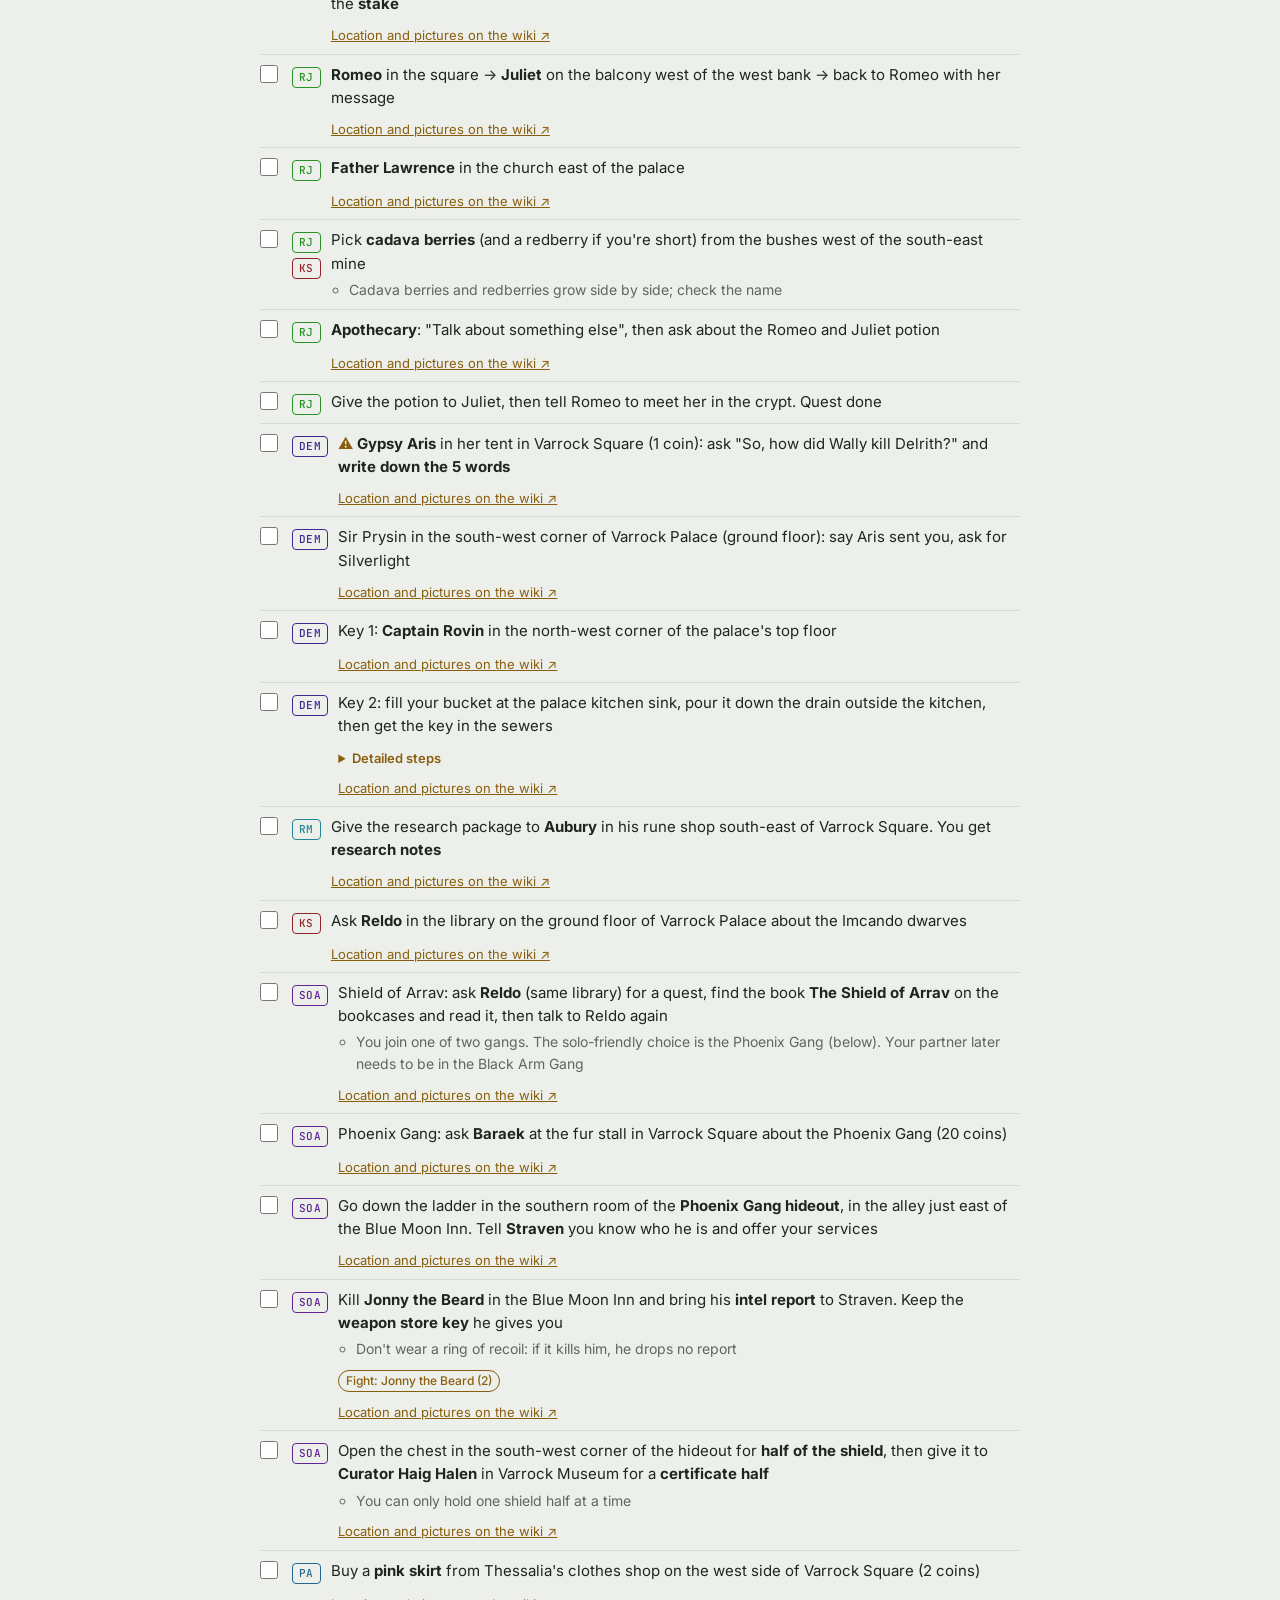
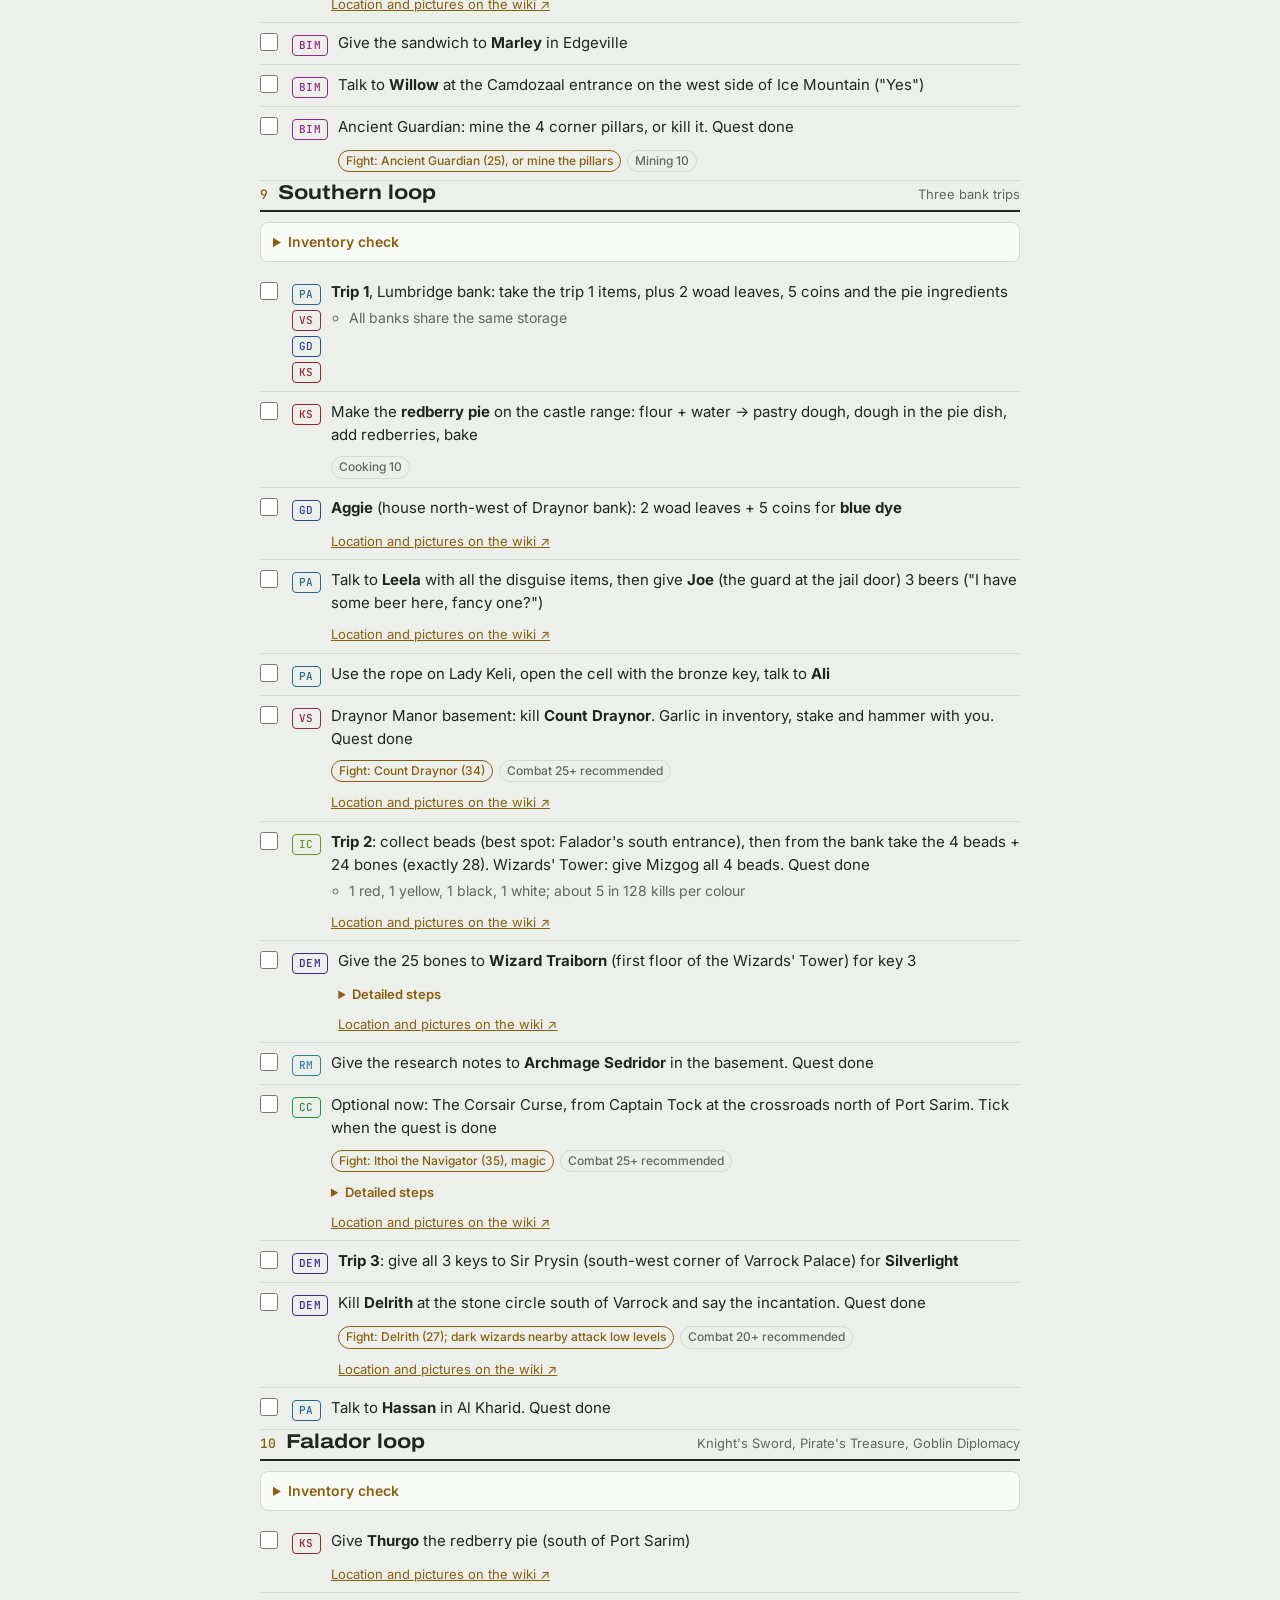
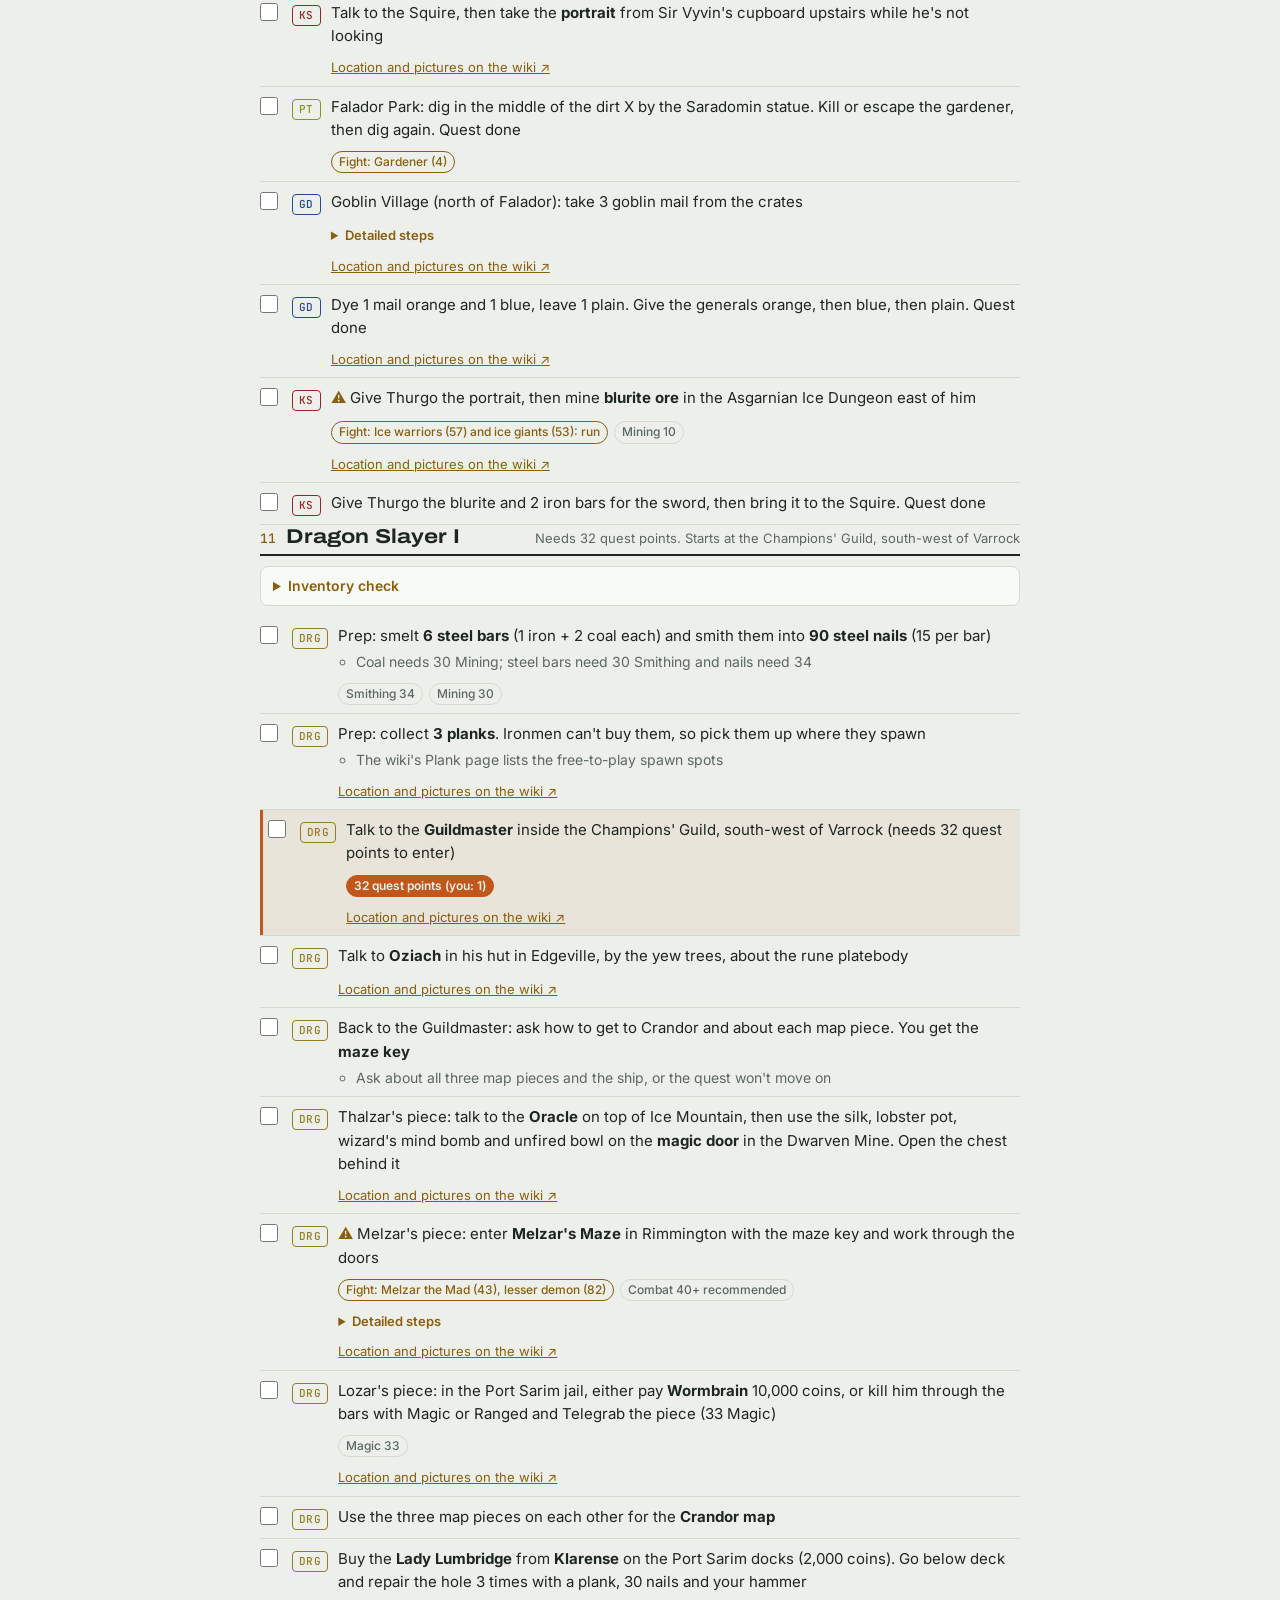
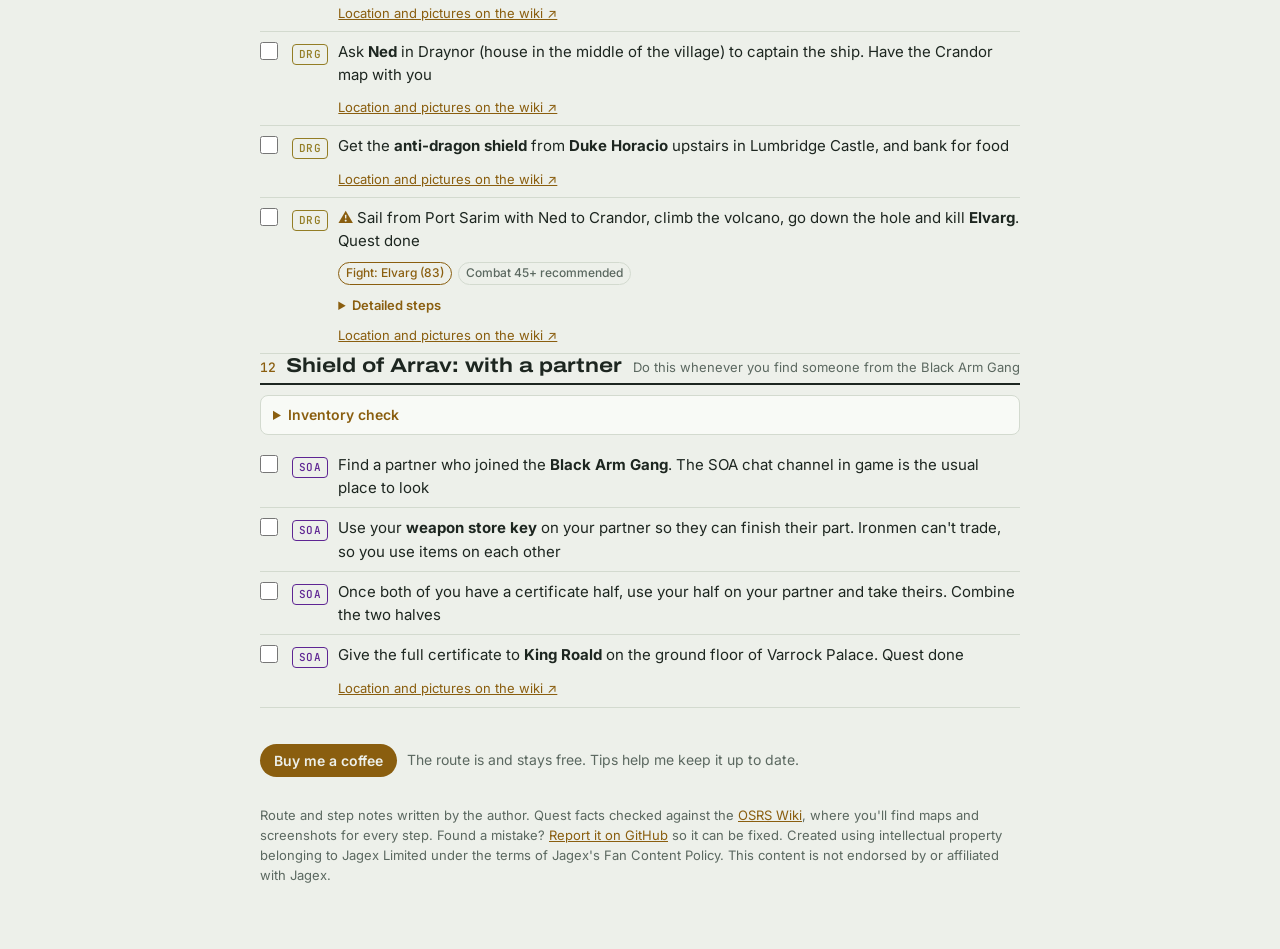
==== commit 5fd1e16e: "Add Dragon Slayer I and Shield of Arrav steps, skip state, hide empty sections Co-Authored-By: Claud" ====
--- a/index.html
+++ b/index.html
@@ -16,6 +16,10 @@
 [hidden]{display:none!important}
 .kofi{display:inline-flex;align-items:center;gap:8px;font:600 14px var(--body);color:var(--bg);background:var(--accent);padding:8px 14px;border-radius:999px;text-decoration:none;width:max-content}
 ul.steps>li.notready{box-shadow:inset 3px 0 0 var(--low);padding-left:8px;background:color-mix(in srgb,var(--low) 8%,transparent)}
+.qitem select{margin-left:6px;font:500 12px var(--body);padding:2px 4px;border:1px solid var(--line);border-radius:5px;background:var(--bg);color:var(--fg)}
+.emptynote{margin:0;color:var(--muted);font-size:14px}
+.warnbox{border:1px solid var(--low);background:color-mix(in srgb,var(--low) 10%,var(--surface))}
+.warnbox button{margin-left:6px}
 .kofi-float{position:fixed;z-index:20;right:calc(16px + env(safe-area-inset-right,0px));bottom:calc(16px + env(safe-area-inset-bottom,0px));box-shadow:0 4px 14px rgba(0,0,0,.25)}
 .wrap{padding-bottom:72px}
 @media (max-width:480px){.kofi-float{font-size:13px;padding:7px 12px}}
@@ -150,12 +154,13 @@
     <div id="stats" aria-label="Your levels"></div>
     <p class="note" style="margin:0">Fill in your levels and the route warns you (orange) at steps you're not ready for. Leave a box empty to skip that check.</p>
     <details>
-      <summary>Quests you've already done</summary>
-      <p style="margin:8px 0;color:var(--muted);font-size:14px">Tick a quest and all its steps are crossed out. Steps that serve several quests stay until all of them are done.</p>
+      <summary>Quests: doing, done or skip</summary>
+      <p style="margin:8px 0;color:var(--muted);font-size:14px">Done: its steps are crossed out. Skip: its steps disappear, for quests you don't meet the requirements for or don't want to do. Steps that serve several quests stay until none of those quests is still on Doing.</p>
       <div id="qlist"></div>
     </details>
   </section>
 
+  <p id="dswarn" class="note warnbox" hidden>Dragon Slayer is on, but your combat is <strong id="dsc"></strong>. Elvarg (83) and the lesser demon (82) are tough below about 40. You'll gain levels along the route, so keeping it is fine. <button id="dsskip" type="button">Skip Dragon Slayer</button></p>
   <div class="progress">
     <div class="bar" aria-hidden="true"><i id="fill"></i></div>
     <span class="count" id="count">0 / 0</span>
@@ -170,10 +175,7 @@
 
   <div id="phases"></div>
 
-  <section>
-    <div class="phase-head"><h2>After the route</h2></div>
-    <div class="later" id="later"></div>
-  </section>
+
 
   
   <div class="support" style="margin-top:8px">
@@ -355,6 +357,11 @@
 ["DEM","Key 2: fill your bucket at the palace kitchen sink, pour it down the drain outside the kitchen, then get the key in the sewers",{det:["The drain is against the wall just north of the kitchen door.","The manhole is just south of the palace's east wall (dungeon icon on the minimap).","In the sewer, head north-west to a stream. The rusty key is in a muddy patch next to a pile of skeletons."],loc:"Varrock_Sewers"}],
 ["RM","Give the research package to <b>Aubury</b> in his rune shop south-east of Varrock Square. You get <b>research notes</b>",{loc:"Aubury"}],
 ["KS","Ask <b>Reldo</b> in the library on the ground floor of Varrock Palace about the Imcando dwarves",{loc:"Reldo"}],
+["SOA","Shield of Arrav: ask <b>Reldo</b> (same library) for a quest, find the book <b>The Shield of Arrav</b> on the bookcases and read it, then talk to Reldo again",{id:"soa-1",sub:["You join one of two gangs. The solo-friendly choice is the Phoenix Gang (below). Your partner later needs to be in the Black Arm Gang"],loc:"Reldo"}],
+["SOA","Phoenix Gang: ask <b>Baraek</b> at the fur stall in Varrock Square about the Phoenix Gang (20 coins)",{id:"soa-2",loc:"Baraek"}],
+["SOA","Go down the ladder in the southern room of the <b>Phoenix Gang hideout</b>, in the alley just east of the Blue Moon Inn. Tell <b>Straven</b> you know who he is and offer your services",{id:"soa-3",loc:"Straven"}],
+["SOA","Kill <b>Jonny the Beard</b> in the Blue Moon Inn and bring his <b>intel report</b> to Straven. Keep the <b>weapon store key</b> he gives you",{id:"soa-4",fight:"Jonny the Beard (2)",sub:["Don't wear a ring of recoil: if it kills him, he drops no report"],loc:"Jonny_the_beard"}],
+["SOA","Open the chest in the south-west corner of the hideout for <b>half of the shield</b>, then give it to <b>Curator Haig Halen</b> in Varrock Museum for a <b>certificate half</b>",{id:"soa-5",sub:["You can only hold one shield half at a time"],loc:"Curator_Haig_Halen"}],
 ["PA","Buy a <b>pink skirt</b> from Thessalia's clothes shop on the west side of Varrock Square (2 coins)",{loc:"Thessalia"}],
 ["BIM","Give the sandwich to <b>Marley</b> in Edgeville",{}],
 ["BIM","Talk to <b>Willow</b> at the Camdozaal entrance on the west side of Ice Mountain (\"Yes\")",{}],
@@ -372,7 +379,7 @@
 ["IC","<b>Trip 2</b>: collect beads (best spot: Falador's south entrance), then from the bank take the 4 beads + 24 bones (exactly 28). Wizards' Tower: give Mizgog all 4 beads. Quest done",{sub:["1 red, 1 yellow, 1 black, 1 white; about 5 in 128 kills per colour"],loc:"Imp"}],
 ["DEM","Give the 25 bones to <b>Wizard Traiborn</b> (first floor of the Wizards' Tower) for key 3",{det:["Ask him about the key; he's forgotten.","Ask if he has any keys knocking around.","Give him the 24 bones you brought; he keeps count.","Fetch the last bone and the research notes from Draynor bank, give Traiborn the bone for the key."],loc:"Wizard_Traiborn"}],
 ["RM","Give the research notes to <b>Archmage Sedridor</b> in the basement. Quest done",{}],
-["CC","Optional now: The Corsair Curse, from Captain Tock at the crossroads north of Port Sarim. Tick when the quest is done",{fight:"Ithoi the Navigator (35), magic",req:{combat:25},det:["Agree to help Captain Tock and sail from the dock west of Rimmington.","Talk to Ithoi, then Arsen, Colin and Gnocci (upstairs in their huts).","Arsen: get the ogre artefact from Tock, show it to Chief Tess at the dungeon entrance, report back.","Colin: look through Ithoi's telescope, report back.","Gnocci: dig at the sand lump west of Ithoi's hut, report back.","Talk to Tock, then Gnocci, then Arsen.","Accuse Ithoi of cooking the meal and say the Captain plans to fire him. Light the driftwood under his hut with a tinderbox.","Tell Tock, kill Ithoi, talk to Tock again."],loc:"Captain_Tock"}],
+["CC","Optional now: The Corsair Curse, from Captain Tock at the crossroads north of Port Sarim. Tick when the quest is done",{fight:"Ithoi the Navigator (35), magic",req:{combat:25},det:["Agree to help Captain Tock and sail from the dock west of Rimmington.","Talk to Ithoi (upstairs in the hut furthest south-west, by the water), then Arsen and Colin (upstairs in the big hut just west of the ship) and Gnocci (upstairs in the smaller hut west of theirs).","Arsen: get the ogre artefact from Tock, show it to Chief Tess at the dungeon entrance, report back.","Colin: look through Ithoi's telescope, report back.","Gnocci: dig at the sand lump west of Ithoi's hut, report back.","No spade with you? One is stuck in the sand under the big tropical tree just south of Gnocci's hut. No tinderbox? Take the one next to Gnocci, upstairs in his hut (you need it for Ithoi later).","Talk to Tock, then Gnocci, then Arsen.","Accuse Ithoi of cooking the meal and say the Captain plans to fire him. Light the driftwood under his hut with a tinderbox (no tinderbox? Gnocci's hut has one).","Tell Tock, kill Ithoi, talk to Tock again."],loc:"Captain_Tock"}],
 ["DEM","<b>Trip 3</b>: give all 3 keys to Sir Prysin (south-west corner of Varrock Palace) for <b>Silverlight</b>",{}],
 ["DEM","Kill <b>Delrith</b> at the stone circle south of Varrock and say the incantation. Quest done",{fight:"Delrith (27); dark wizards nearby attack low levels",req:{combat:20},loc:"Delrith"}],
 ["PA","Talk to <b>Hassan</b> in Al Kharid. Quest done",{}]
@@ -387,18 +394,43 @@
 ["GD","Dye 1 mail orange and 1 blue, leave 1 plain. Give the generals orange, then blue, then plain. Quest done",{loc:"General_Bentnoze"}],
 ["KS","Give Thurgo the portrait, then mine <b>blurite ore</b> in the Asgarnian Ice Dungeon east of him",{fight:"Ice warriors (57) and ice giants (53): run",req:{mining:10},warn:true,loc:"Asgarnian_Ice_Dungeon"}],
 ["KS","Give Thurgo the blurite and 2 iron bars for the sword, then bring it to the Squire. Quest done",{}]
+]},
+{name:"Dragon Slayer I",loc:"Needs 32 quest points. Starts at the Champions' Guild, south-west of Varrock",
+ inv:{have:"Hammer, 3 planks, 90 steel nails, 2,000 coins, silk, lobster pot, wizard's mind bomb, unfired bowl, food, and law + air runes if you'll Telegrab",bank:"Everything else"},
+ steps:[
+["DRG","Prep: smelt <b>6 steel bars</b> (1 iron + 2 coal each) and smith them into <b>90 steel nails</b> (15 per bar)",{id:"drg-1",req:{smithing:34,mining:30},sub:["Coal needs 30 Mining; steel bars need 30 Smithing and nails need 34"]}],
+["DRG","Prep: collect <b>3 planks</b>. Ironmen can't buy them, so pick them up where they spawn",{id:"drg-2",sub:["The wiki's Plank page lists the free-to-play spawn spots"],loc:"Plank"}],
+["DRG","Talk to the <b>Guildmaster</b> inside the Champions' Guild, south-west of Varrock (needs 32 quest points to enter)",{id:"drg-3",req:{qp:32},loc:"Guildmaster"}],
+["DRG","Talk to <b>Oziach</b> in his hut in Edgeville, by the yew trees, about the rune platebody",{id:"drg-4",loc:"Oziach"}],
+["DRG","Back to the Guildmaster: ask how to get to Crandor and about each map piece. You get the <b>maze key</b>",{id:"drg-5",sub:["Ask about all three map pieces and the ship, or the quest won't move on"]}],
+["DRG","Thalzar's piece: talk to the <b>Oracle</b> on top of Ice Mountain, then use the silk, lobster pot, wizard's mind bomb and unfired bowl on the <b>magic door</b> in the Dwarven Mine. Open the chest behind it",{id:"drg-6",loc:"Oracle"}],
+["DRG","Melzar's piece: enter <b>Melzar's Maze</b> in Rimmington with the maze key and work through the doors",{id:"drg-7",fight:"Melzar the Mad (43), lesser demon (82)",req:{combat:40},warn:true,det:["Zombie rat (long tail): its key opens the northmost door. Climb the ladder.","Ghost: its key opens the second door from the north on the east wall. Climb the ladder.","Skeleton: its key opens the westmost door on the south wall. Climb down the ladders.","Zombie: its key opens the blue door.","Melzar the Mad (level 43): his key opens the magenta door.","Lesser demon (level 82): its key opens the green door. It can be safespotted with Magic or Ranged.","Open the chest for the map piece."],loc:"Melzar%27s_Maze"}],
+["DRG","Lozar's piece: in the Port Sarim jail, either pay <b>Wormbrain</b> 10,000 coins, or kill him through the bars with Magic or Ranged and Telegrab the piece (33 Magic)",{id:"drg-8",req:{magic:33},loc:"Wormbrain"}],
+["DRG","Use the three map pieces on each other for the <b>Crandor map</b>",{id:"drg-9"}],
+["DRG","Buy the <b>Lady Lumbridge</b> from <b>Klarense</b> on the Port Sarim docks (2,000 coins). Go below deck and repair the hole 3 times with a plank, 30 nails and your hammer",{id:"drg-10",loc:"Klarense"}],
+["DRG","Ask <b>Ned</b> in Draynor (house in the middle of the village) to captain the ship. Have the Crandor map with you",{id:"drg-11",loc:"Ned"}],
+["DRG","Get the <b>anti-dragon shield</b> from <b>Duke Horacio</b> upstairs in Lumbridge Castle, and bank for food",{id:"drg-12",loc:"Duke_Horacio"}],
+["DRG","Sail from Port Sarim with Ned to Crandor, climb the volcano, go down the hole and kill <b>Elvarg</b>. Quest done",{id:"drg-13",fight:"Elvarg (83)",req:{combat:45},warn:true,det:["Wear the anti-dragon shield: without it her fire hits very hard.","Bring as much food as you can carry.","A long but safe spot is the south-east corner of her cave.","After the kill, go back to Oziach to be allowed to buy the rune platebody."],loc:"Elvarg"}]
+]},
+{name:"Shield of Arrav: with a partner",loc:"Do this whenever you find someone from the Black Arm Gang",
+ inv:{have:"Your certificate half and the weapon store key",bank:""},
+ steps:[
+["SOA","Find a partner who joined the <b>Black Arm Gang</b>. The SOA chat channel in game is the usual place to look",{id:"soa-6"}],
+["SOA","Use your <b>weapon store key</b> on your partner so they can finish their part. Ironmen can't trade, so you use items on each other",{id:"soa-7"}],
+["SOA","Once both of you have a certificate half, use your half on your partner and take theirs. Combine the two halves",{id:"soa-8"}],
+["SOA","Give the full certificate to <b>King Roald</b> on the ground floor of Varrock Palace. Quest done",{id:"soa-9",loc:"King_Roald"}]
 ]}
 ];
 
-const LATER=[
-{q:"SOA",title:"Shield of Arrav",text:"Needs a second player from the other gang. Start with Reldo in the Varrock palace library. Ironmen use the certificate halves on each other instead of trading. Find a partner in the SOA chat channel."},
-{q:"DRG",title:"Dragon Slayer I",text:"Needs 32 quest points. Bring the silk, lobster pot, mind bomb and unfired bowl from this route. Also needed: 3 planks, 90 steel nails (34 Smithing), a hammer, 2,000 coins for the ship, and 33 Magic or 10,000 coins for Wormbrain's map piece. Elvarg is level 83: aim for combat 45+ and the anti-dragon shield from Duke Horacio.",req:{qp:32,combat:45,smithing:34}}
-];
+const LATER=[];
 
 const W="https://oldschool.runescape.wiki/w/";
 const KEY="f2p-route-full-v1";
-let S={ticks:{},done:{LTR:true},stats:{}};
+let S={ticks:{},done:{},status:{LTR:"done"},stats:{}};
 try{const raw=localStorage.getItem(KEY);if(raw)S=Object.assign(S,JSON.parse(raw))}catch(e){}
+if(!S.status)S.status={};
+if(S.done){for(const k in S.done)if(S.done[k]&&!S.status[k])S.status[k]="done";S.done={}}
+const stOf=k=>S.status[k]||"doing";
 function save(){try{localStorage.setItem(KEY,JSON.stringify(S))}catch(e){}}
 const qlist=q=>q===""?[]:(Array.isArray(q)?q:[q]);
 const SKILLS=[["combat","Combat"],["mining","Mining"],["smithing","Smithing"],["cooking","Cooking"],["crafting","Crafting"],["magic","Magic"]];
@@ -406,9 +438,10 @@
 
 /* quest points: quests marked done, plus quests whose "Quest done" step is ticked */
 function questComplete(k){
-  if(S.done[k])return true;
+  if(stOf(k)==="done")return true;
+  if(stOf(k)==="skip")return false;
   let found=false;
-  PHASES.forEach((p,pi)=>p.steps.forEach((s,si)=>{const q=qlist(s[0]);if(q.length===1&&q[0]===k&&isDoneStep(s[1])&&S.ticks[`s${pi}-${si}`])found=true}));
+  rows.forEach(r=>{if(r.qs.length===1&&r.qs[0]===k&&r.finish&&S.ticks[r.cb.id])found=true});
   return found;
 }
 const qp=()=>Object.keys(QUESTS).reduce((n,k)=>n+(questComplete(k)?QUESTS[k][1]:0),0);
@@ -419,14 +452,16 @@
 }
 
 /* quest panel */
-const qp_el=document.getElementById("qlist");
+const qp_el=document.getElementById("qlist");const qsel={};
 Object.entries(QUESTS).forEach(([k,[name,pts]])=>{
   const id="q-"+k;const lab=document.createElement("label");lab.className="qitem";lab.htmlFor=id;
-  const cb=document.createElement("input");cb.type="checkbox";cb.id=id;cb.checked=!!S.done[k];
-  cb.addEventListener("change",()=>{S.done[k]=cb.checked;save();refresh()});
   const sp=document.createElement("span");sp.textContent=name;
   const pt=document.createElement("small");pt.textContent=pts+" QP";
-  lab.append(cb,sp,pt);qp_el.appendChild(lab);
+  const sel=document.createElement("select");sel.id=id;
+  [["doing","Doing"],["done","Done"],["skip","Skip"]].forEach(([v,t])=>{const o=document.createElement("option");o.value=v;o.textContent=t;sel.appendChild(o)});
+  sel.value=stOf(k);
+  sel.addEventListener("change",()=>{if(sel.value==="doing")delete S.status[k];else S.status[k]=sel.value;save();refresh()});
+  lab.append(sp,pt,sel);qp_el.appendChild(lab);qsel[k]=sel;
 });
 
 /* stats inputs */
@@ -456,14 +491,15 @@
 }
 
 /* render steps */
-const root=document.getElementById("phases");const rows=[];
+const root=document.getElementById("phases");const rows=[];const sections=[];
 PHASES.forEach((p,pi)=>{
   const s=document.createElement("section");
   s.innerHTML=`<div class="phase-head"><span class="n">${pi+1}</span><h2>${p.name}</h2><span class="loc">${p.loc||""}</span></div>`;
   if(p.inv&&p.inv.have){const iv=document.createElement("details");iv.className="inv";const sm=document.createElement("summary");sm.textContent="Inventory check";const a=document.createElement("p");a.innerHTML="<b>Have with you:</b> "+p.inv.have;iv.append(sm,a);if(p.inv.bank){const b=document.createElement("p");b.innerHTML="<b>Can go to the bank:</b> "+p.inv.bank;iv.appendChild(b)}s.appendChild(iv)}
   const ul=document.createElement("ul");ul.className="steps";
-  p.steps.forEach(([q,text,o],si)=>{
-    o=o||{};const id=`s${pi}-${si}`;const qs=qlist(q);
+  let pos=0;
+  p.steps.forEach(([q,text,o])=>{
+    o=o||{};const id=o.id||`s${pi}-${pos++}`;const qs=qlist(q);
     const li=document.createElement("li");if(o.warn)li.classList.add("warn");
     const cb=document.createElement("input");cb.type="checkbox";cb.id=id;cb.checked=!!S.ticks[id];
     const tg=document.createElement("div");tg.className="tags";if(qs.length)qs.forEach(k=>tg.appendChild(tagEl(k)));else{const n=document.createElement("span");n.className="tag none";n.textContent="—";tg.appendChild(n)}
@@ -474,30 +510,33 @@
     if(o.det){const d=document.createElement("details");d.className="more";const sm=document.createElement("summary");sm.textContent="Detailed steps";const ol=document.createElement("ol");o.det.forEach(x=>{const l=document.createElement("li");l.textContent=x;ol.appendChild(l)});d.append(sm,ol);li.appendChild(d)}
     if(o.loc){const a=document.createElement("a");a.className="wlink";a.href=W+o.loc;a.target="_blank";a.rel="noopener";a.textContent="Location and pictures on the wiki ↗";li.appendChild(a)}
     cb.addEventListener("change",()=>{S.ticks[id]=cb.checked;save();refresh()});
-    ul.appendChild(li);rows.push({li,cb,qs,o,bw});
+    ul.appendChild(li);rows.push({li,cb,qs,o,bw,finish:isDoneStep(Array.isArray(text)?text[0]:text)});
   });
-  s.appendChild(ul);root.appendChild(s);
+  s.appendChild(ul);const em=document.createElement("p");em.className="emptynote";em.textContent="Nothing left to do here.";em.hidden=true;s.appendChild(em);root.appendChild(s);sections.push({s,ul,em});
 });
 
-/* later section */
-const later=document.getElementById("later");
-LATER.forEach(x=>{const d=document.createElement("div");d.dataset.q=x.q;
-  d.innerHTML=`<h3><a href="${W+QUESTS[x.q][2]}" target="_blank" rel="noopener">${x.title}</a></h3><p>${x.text}</p>`;
-  const bw=document.createElement("div");bw.className="badges";d.appendChild(bw);later.appendChild(d);x.bw=bw;x.el=d});
+document.getElementById("dsskip").onclick=()=>{S.status.DRG="skip";save();refresh()};
 
 function paintBadges(bw,req,fight){bw.innerHTML="";reqBadges(req,fight).forEach(b=>{const s=document.createElement("span");s.className="badge "+b.cls;s.textContent=b.text;bw.appendChild(s)});bw.hidden=!bw.children.length}
 
 function refresh(){
   let total=0,ticked=0;
   rows.forEach(r=>{
-    const skip=r.qs.length>0&&r.qs.every(k=>S.done[k]);
-    r.li.classList.toggle("skip",skip);r.li.classList.toggle("done",r.cb.checked);
+    const active=r.qs.length===0||r.qs.some(k=>stOf(k)==="doing");
+    const gone=!active&&r.qs.every(k=>stOf(k)==="skip");
+    const skip=!active;
+    r.li.hidden=gone;
+    r.li.classList.toggle("skip",skip&&!gone);r.li.classList.toggle("done",r.cb.checked);
     r.cb.disabled=skip;
     if(!skip){total++;if(r.cb.checked)ticked++}
     paintBadges(r.bw,r.o.req,r.o.fight);
     r.li.classList.toggle("notready",!skip&&!!r.bw.querySelector(".low"));
   });
-  LATER.forEach(x=>{x.el.classList.toggle("skip",!!S.done[x.q]);paintBadges(x.bw,x.req)});
+  sections.forEach(x=>{const lis=[...x.ul.children];const left=lis.some(li=>!li.hidden&&!li.classList.contains("skip"));x.ul.hidden=!left;x.em.hidden=left;const iv=x.s.querySelector(".inv");if(iv)iv.hidden=!left});
+  Object.entries(qsel).forEach(([k,sel])=>{sel.value=stOf(k)});
+  const c=S.stats.combat,dw=document.getElementById("dswarn");
+  dw.hidden=!(stOf("DRG")==="doing"&&c&&c<40);
+  if(!dw.hidden)document.getElementById("dsc").textContent=c;
   document.getElementById("count").textContent=`${ticked} / ${total}`;
   document.getElementById("fill").style.width=(total?ticked/total*100:0)+"%";
   document.getElementById("qp").textContent=qp();
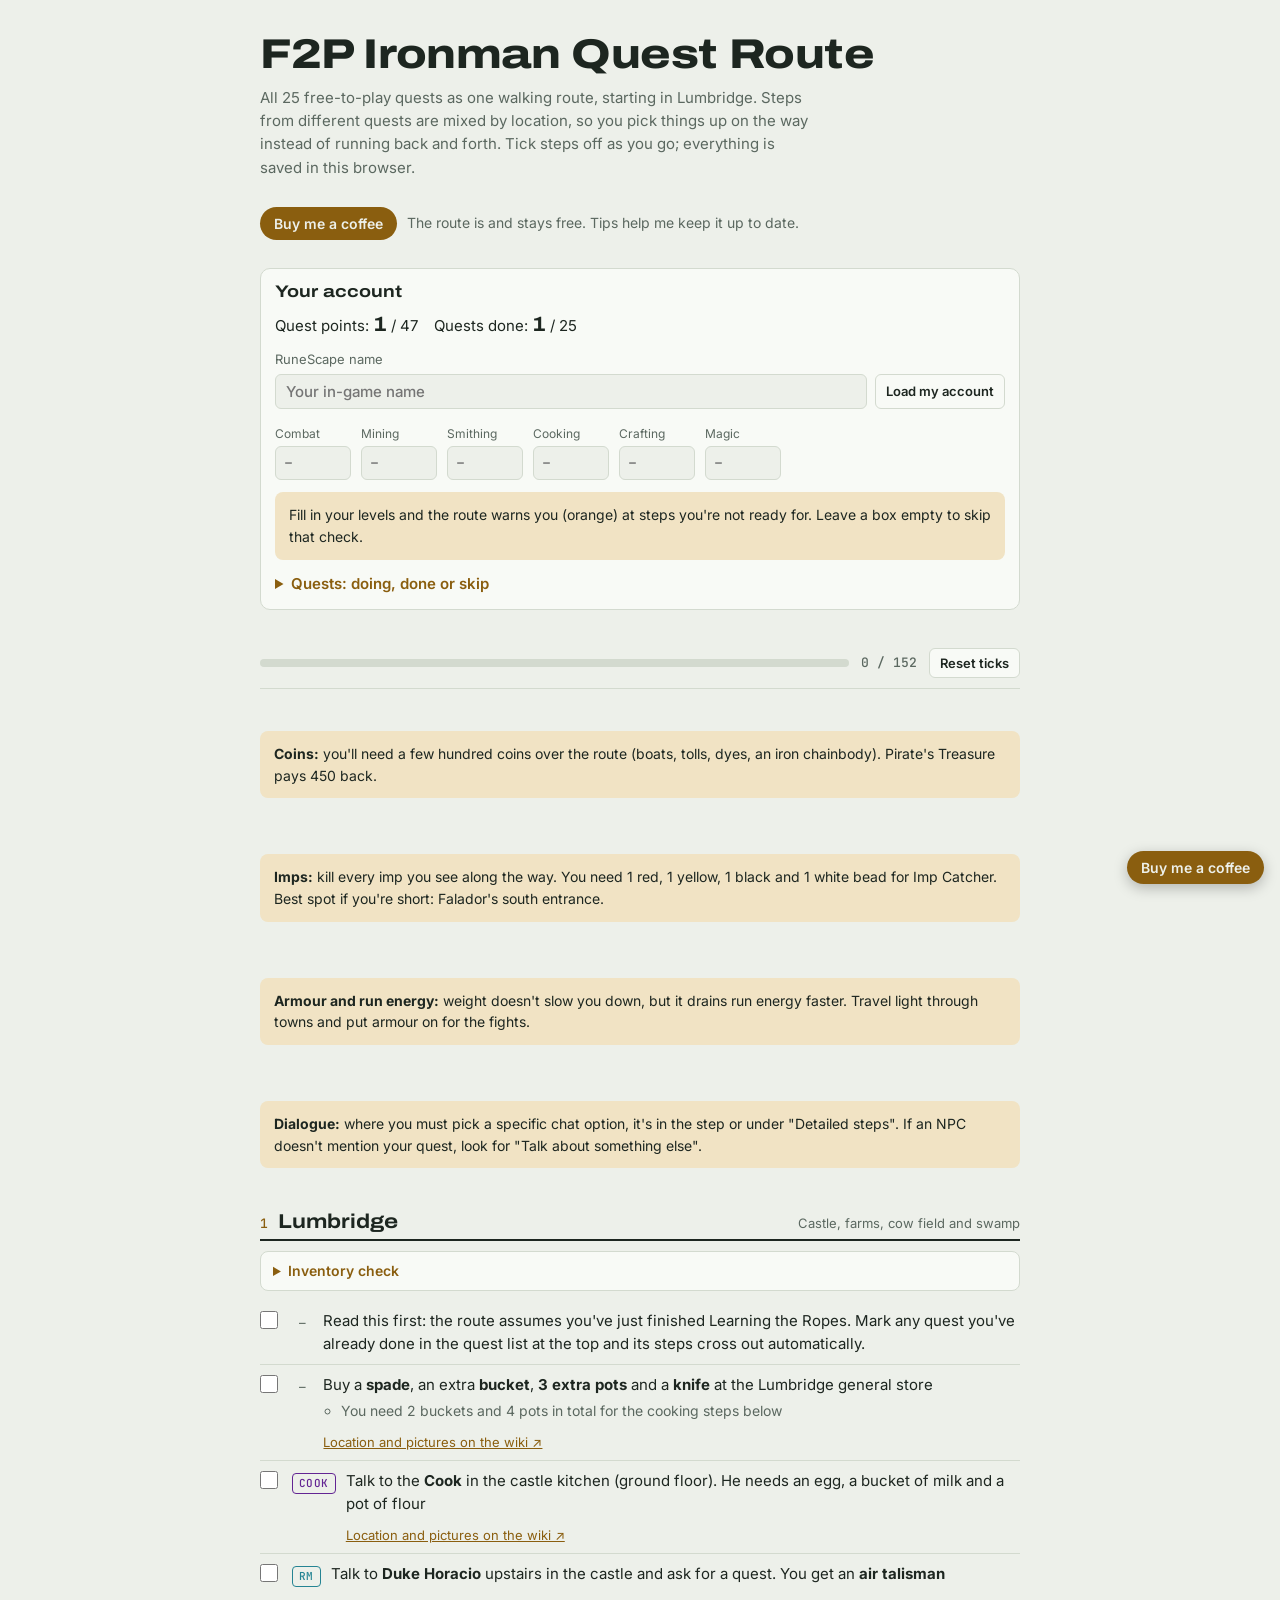
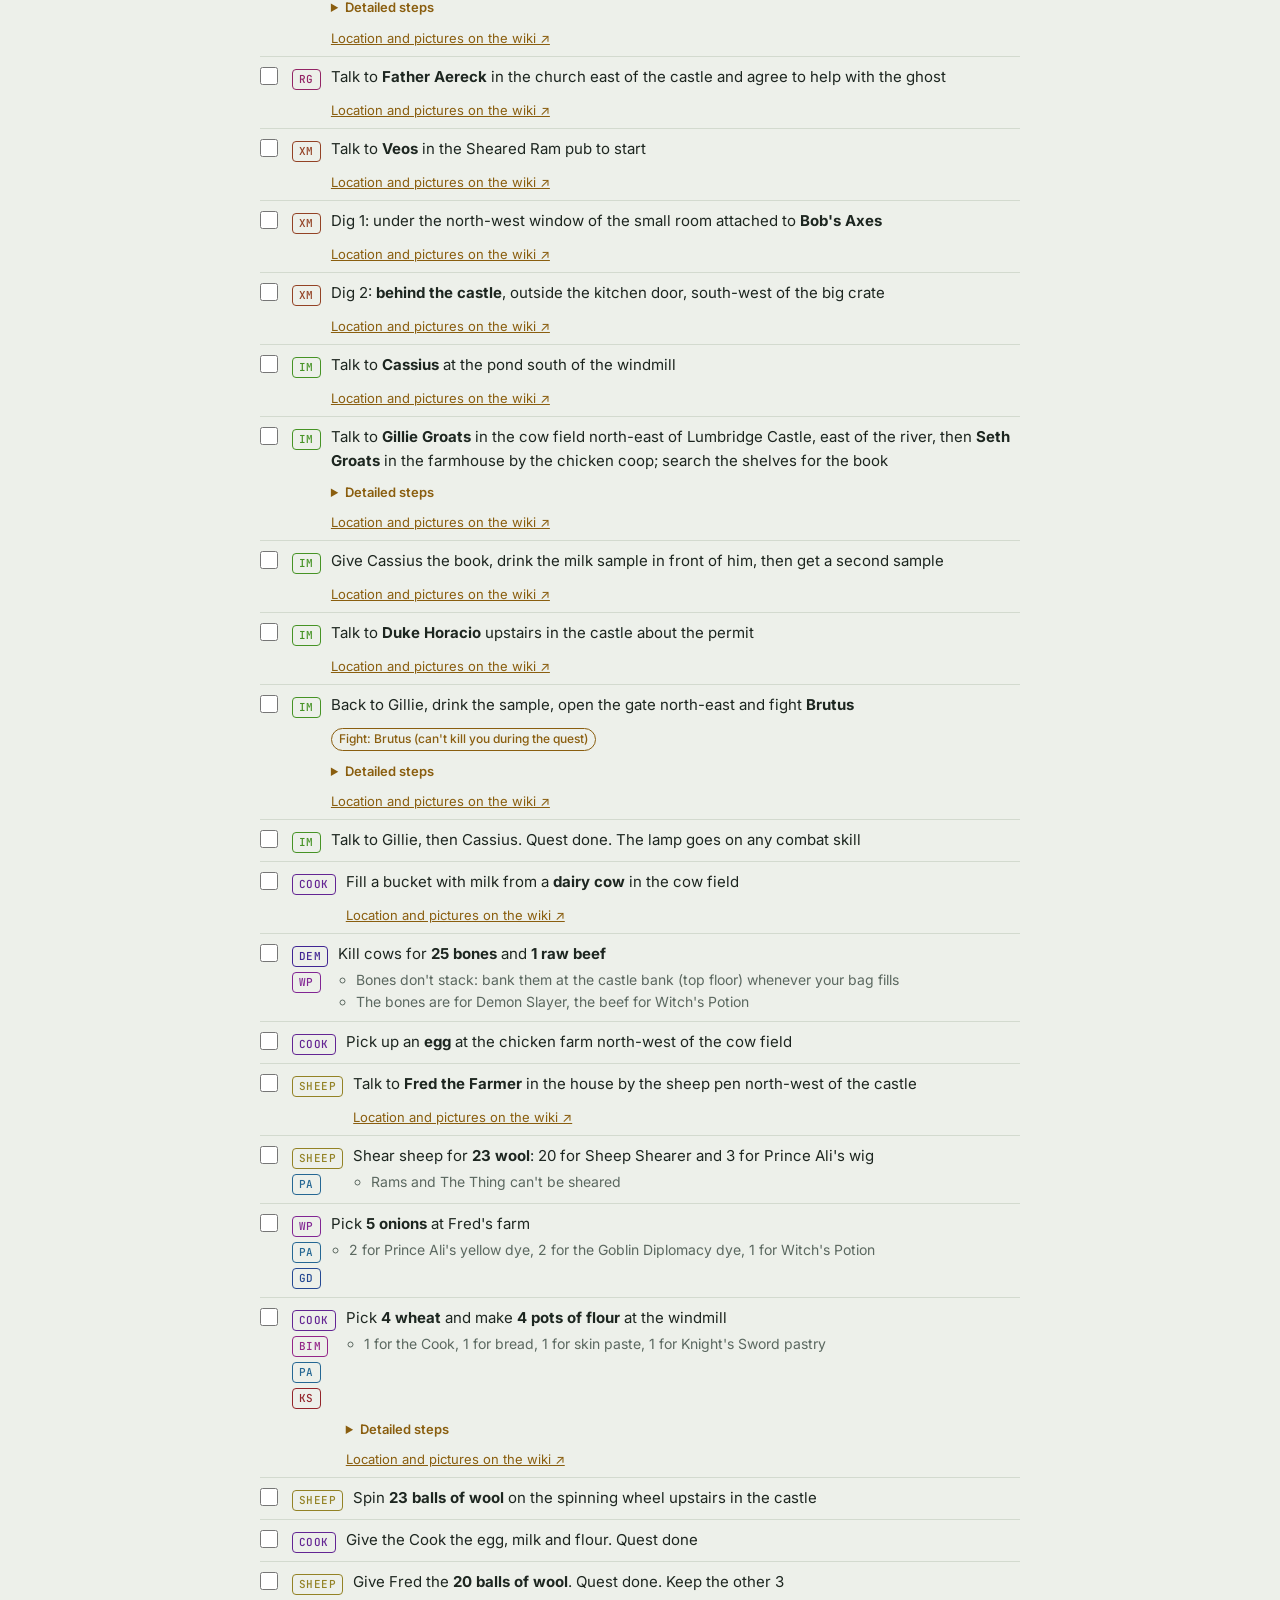
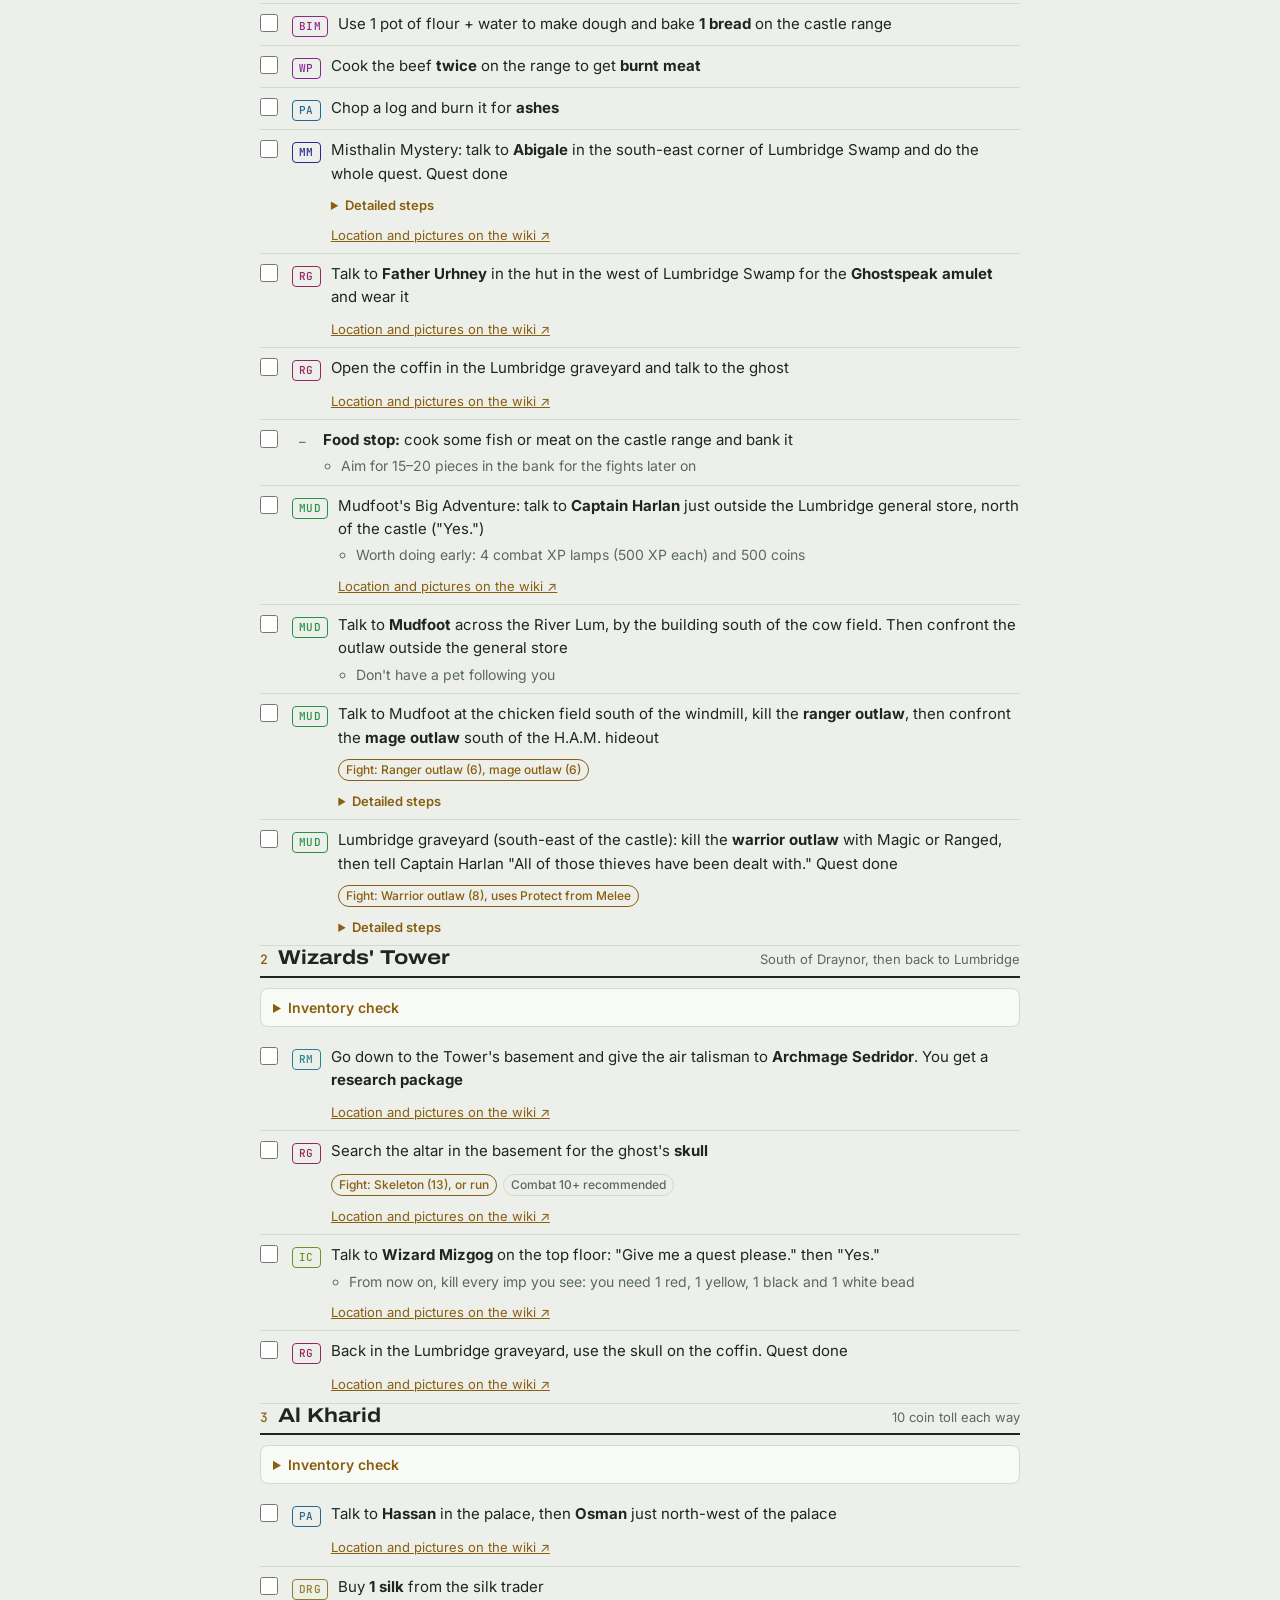
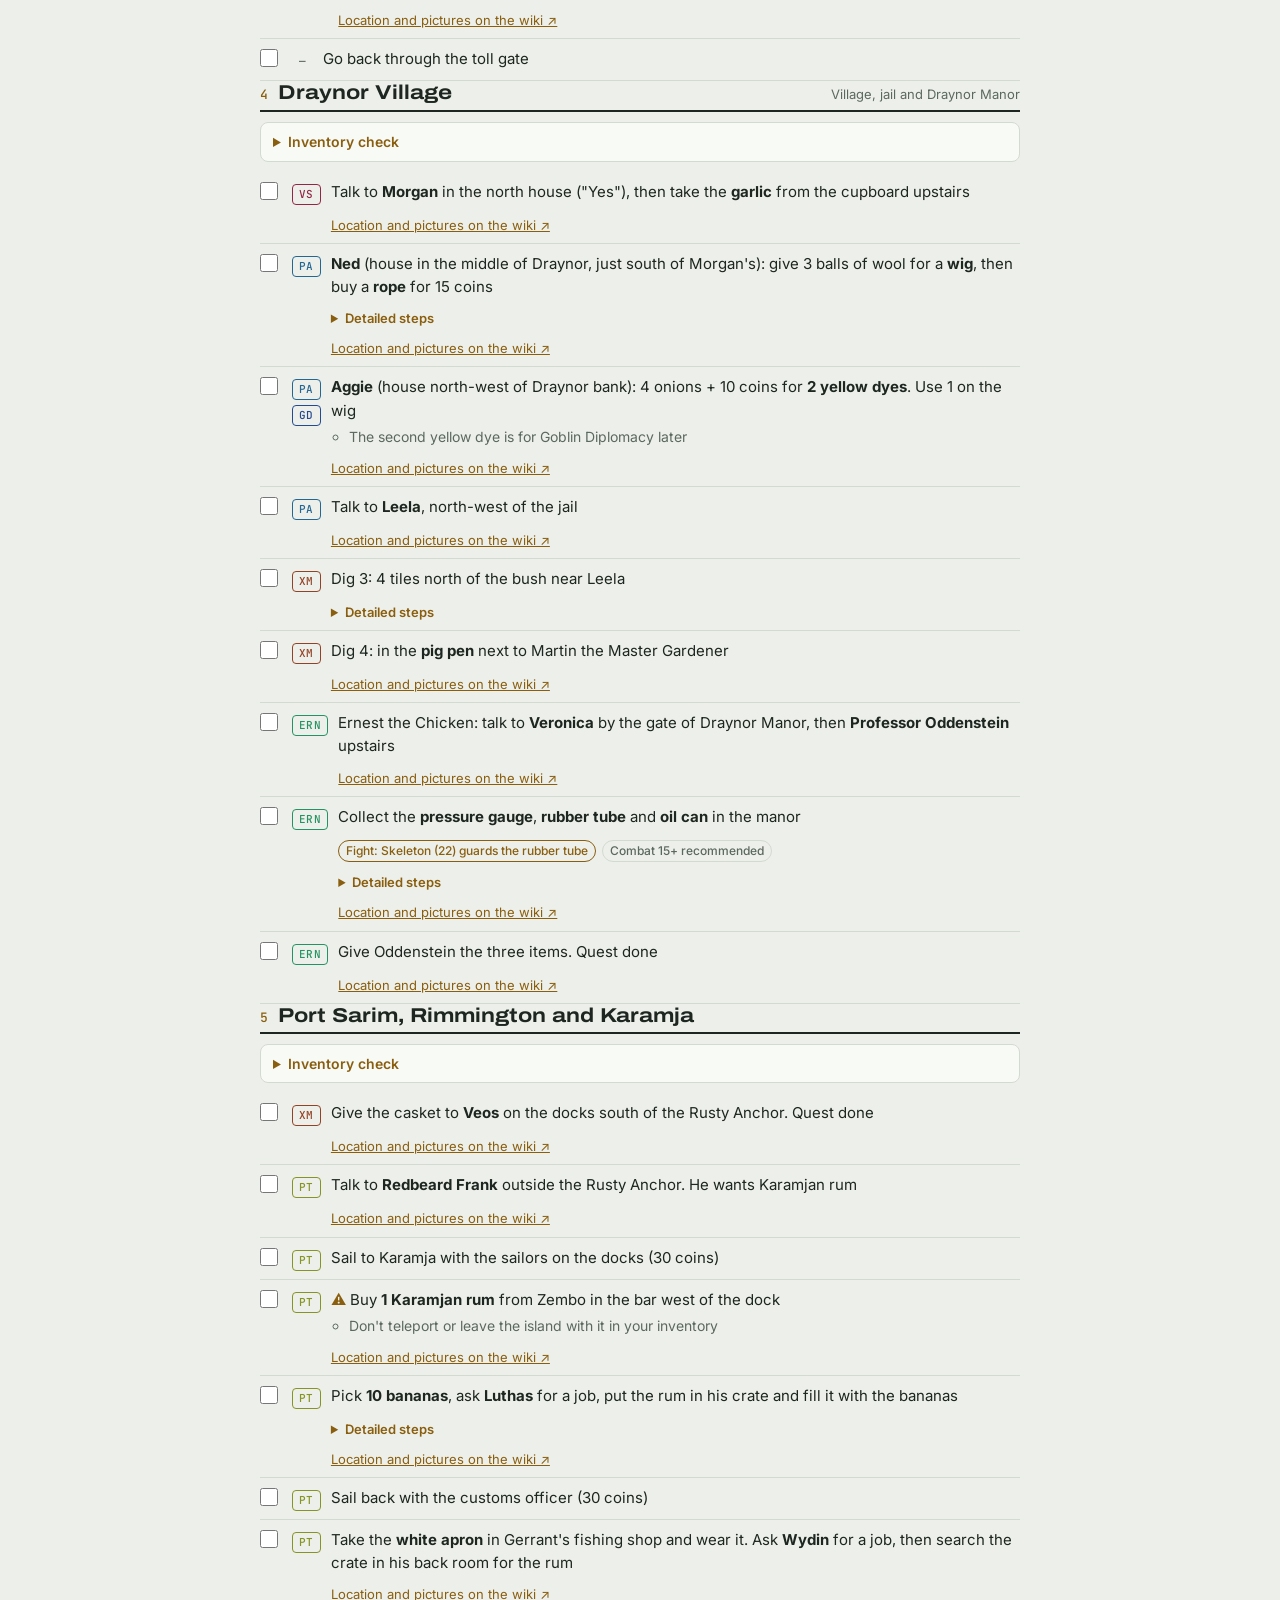
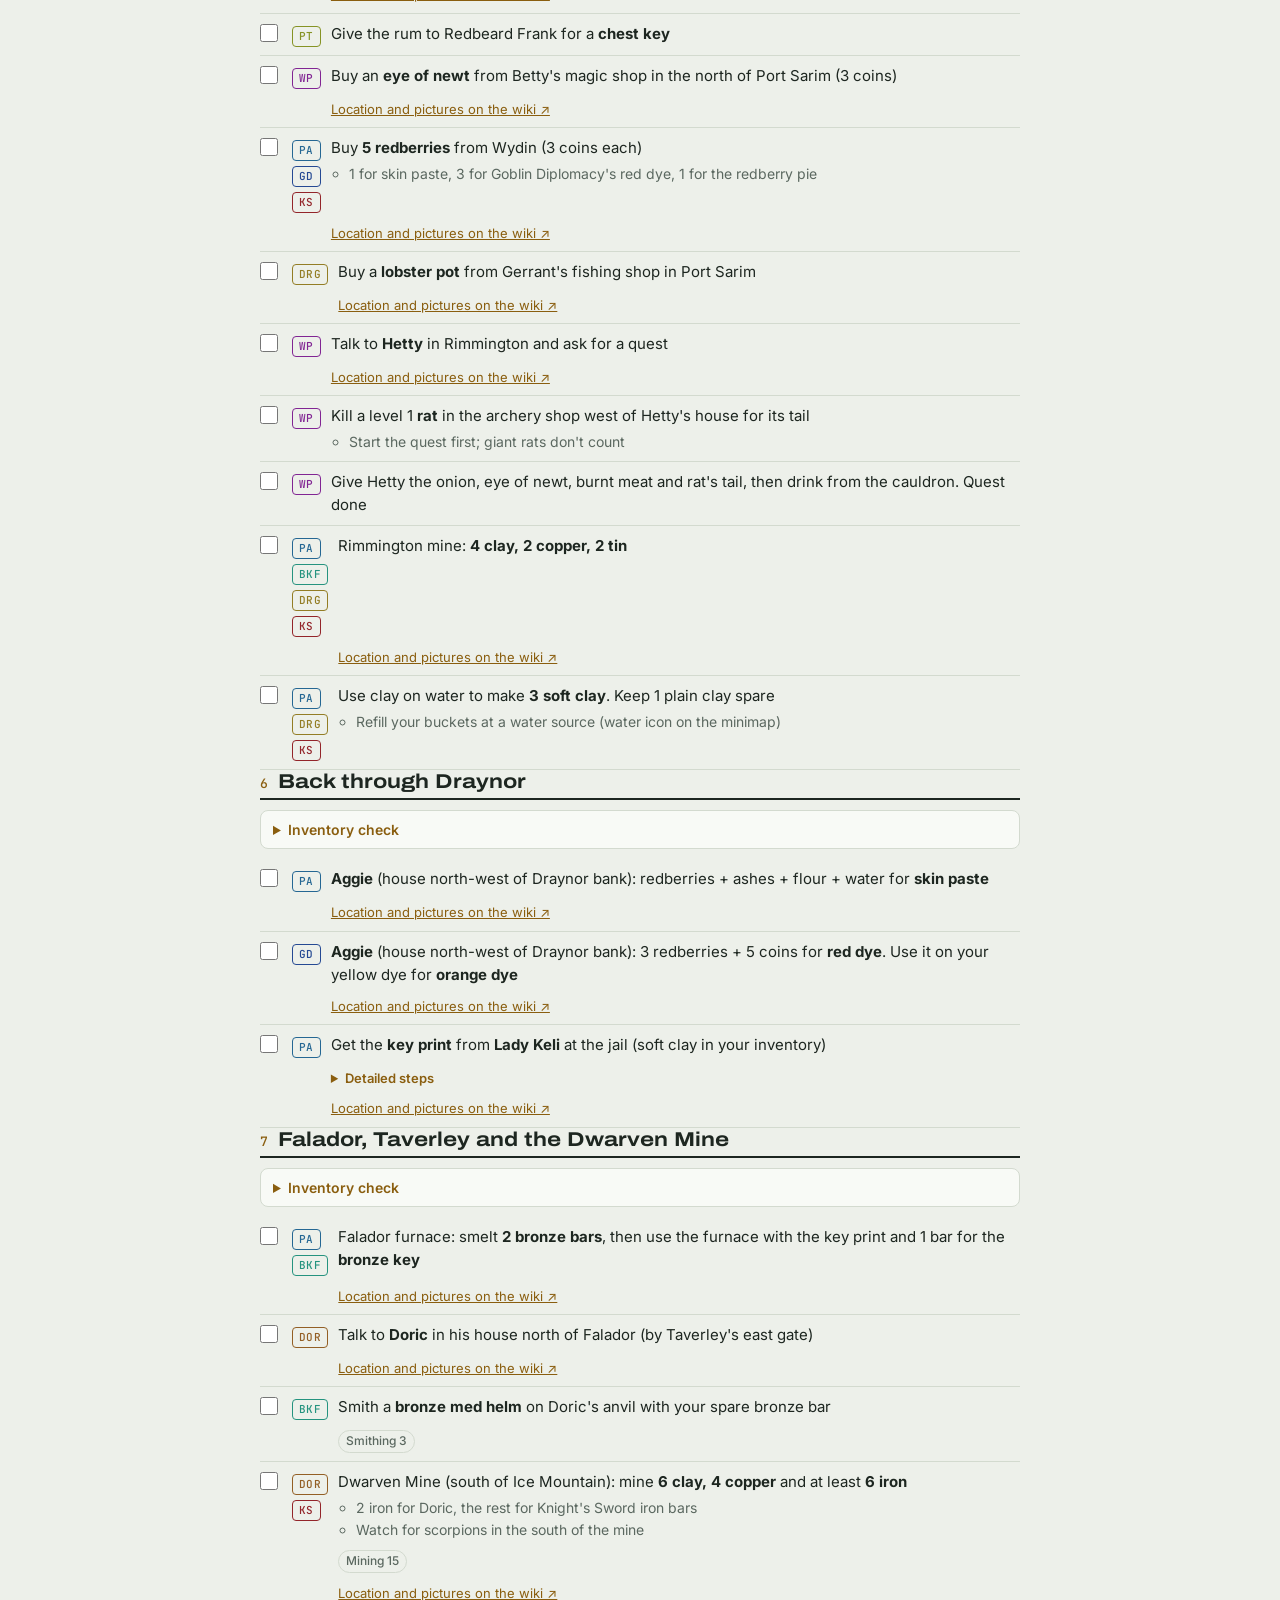
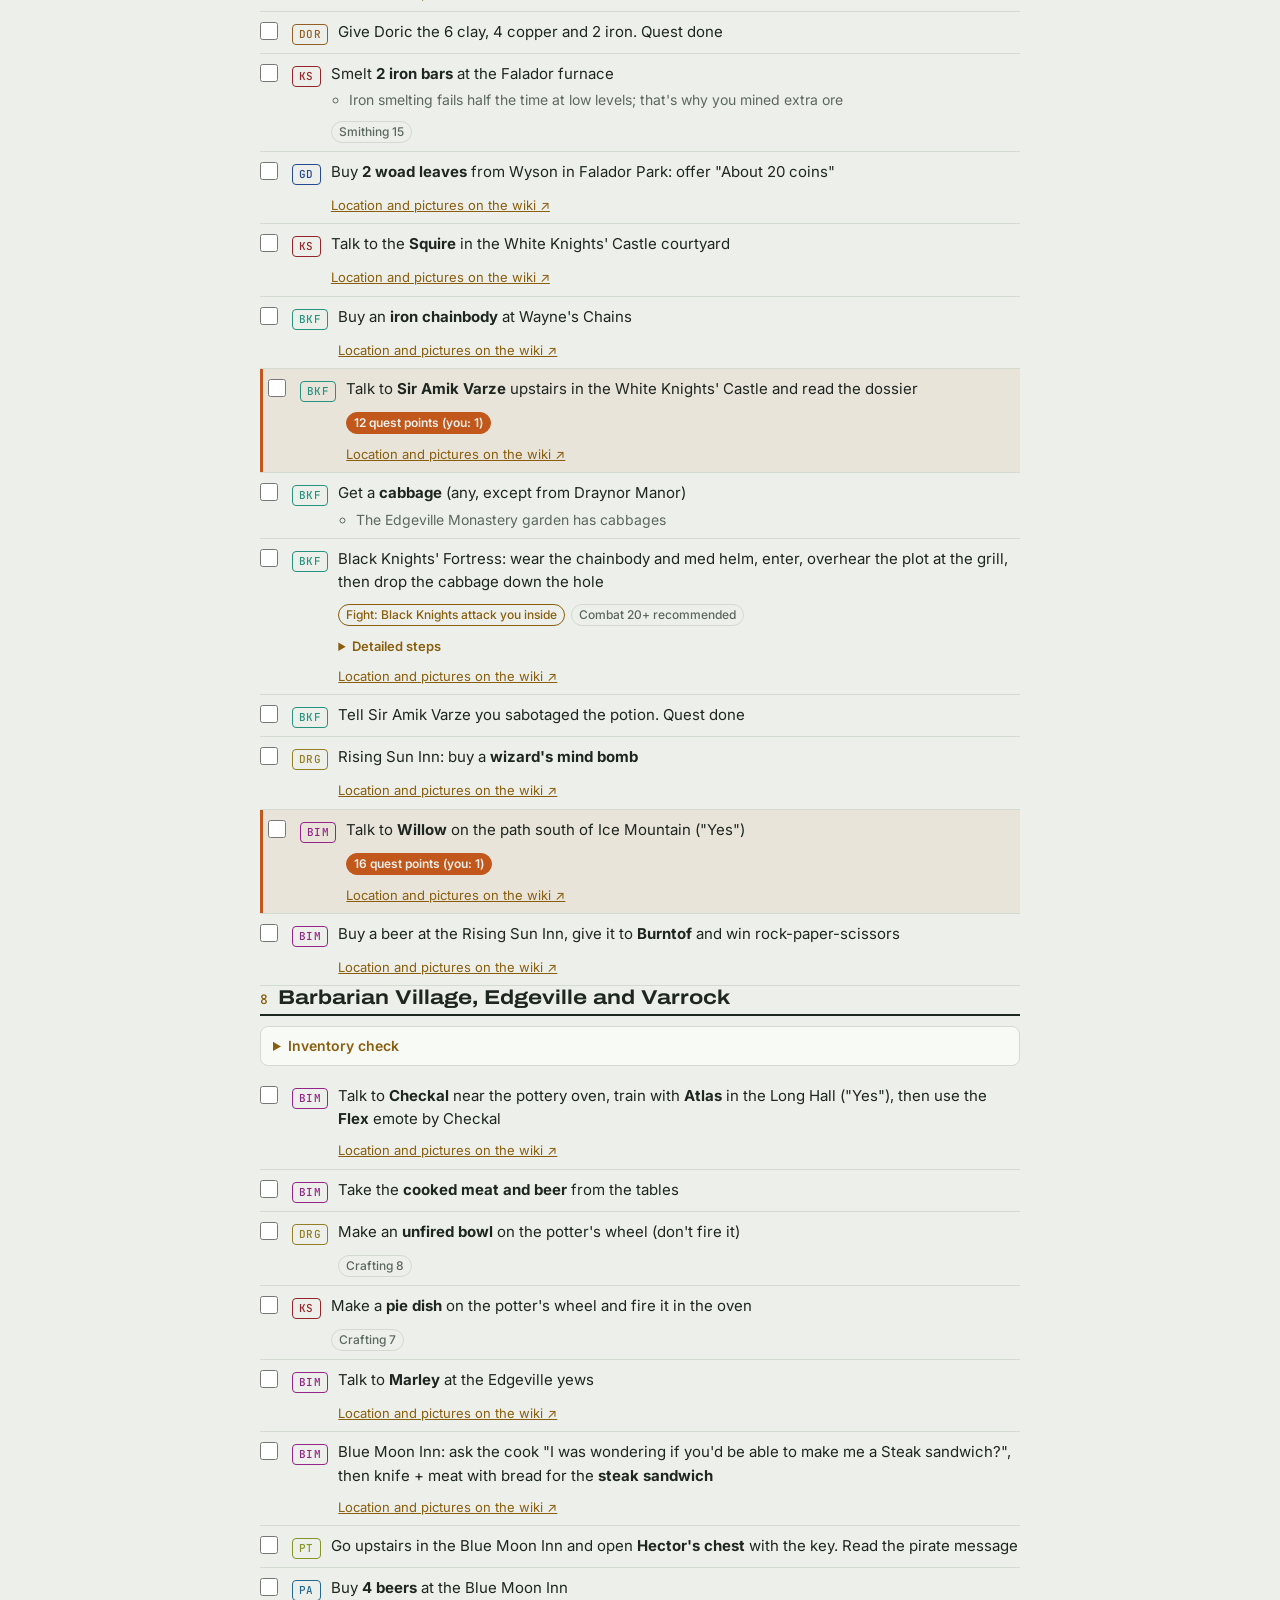
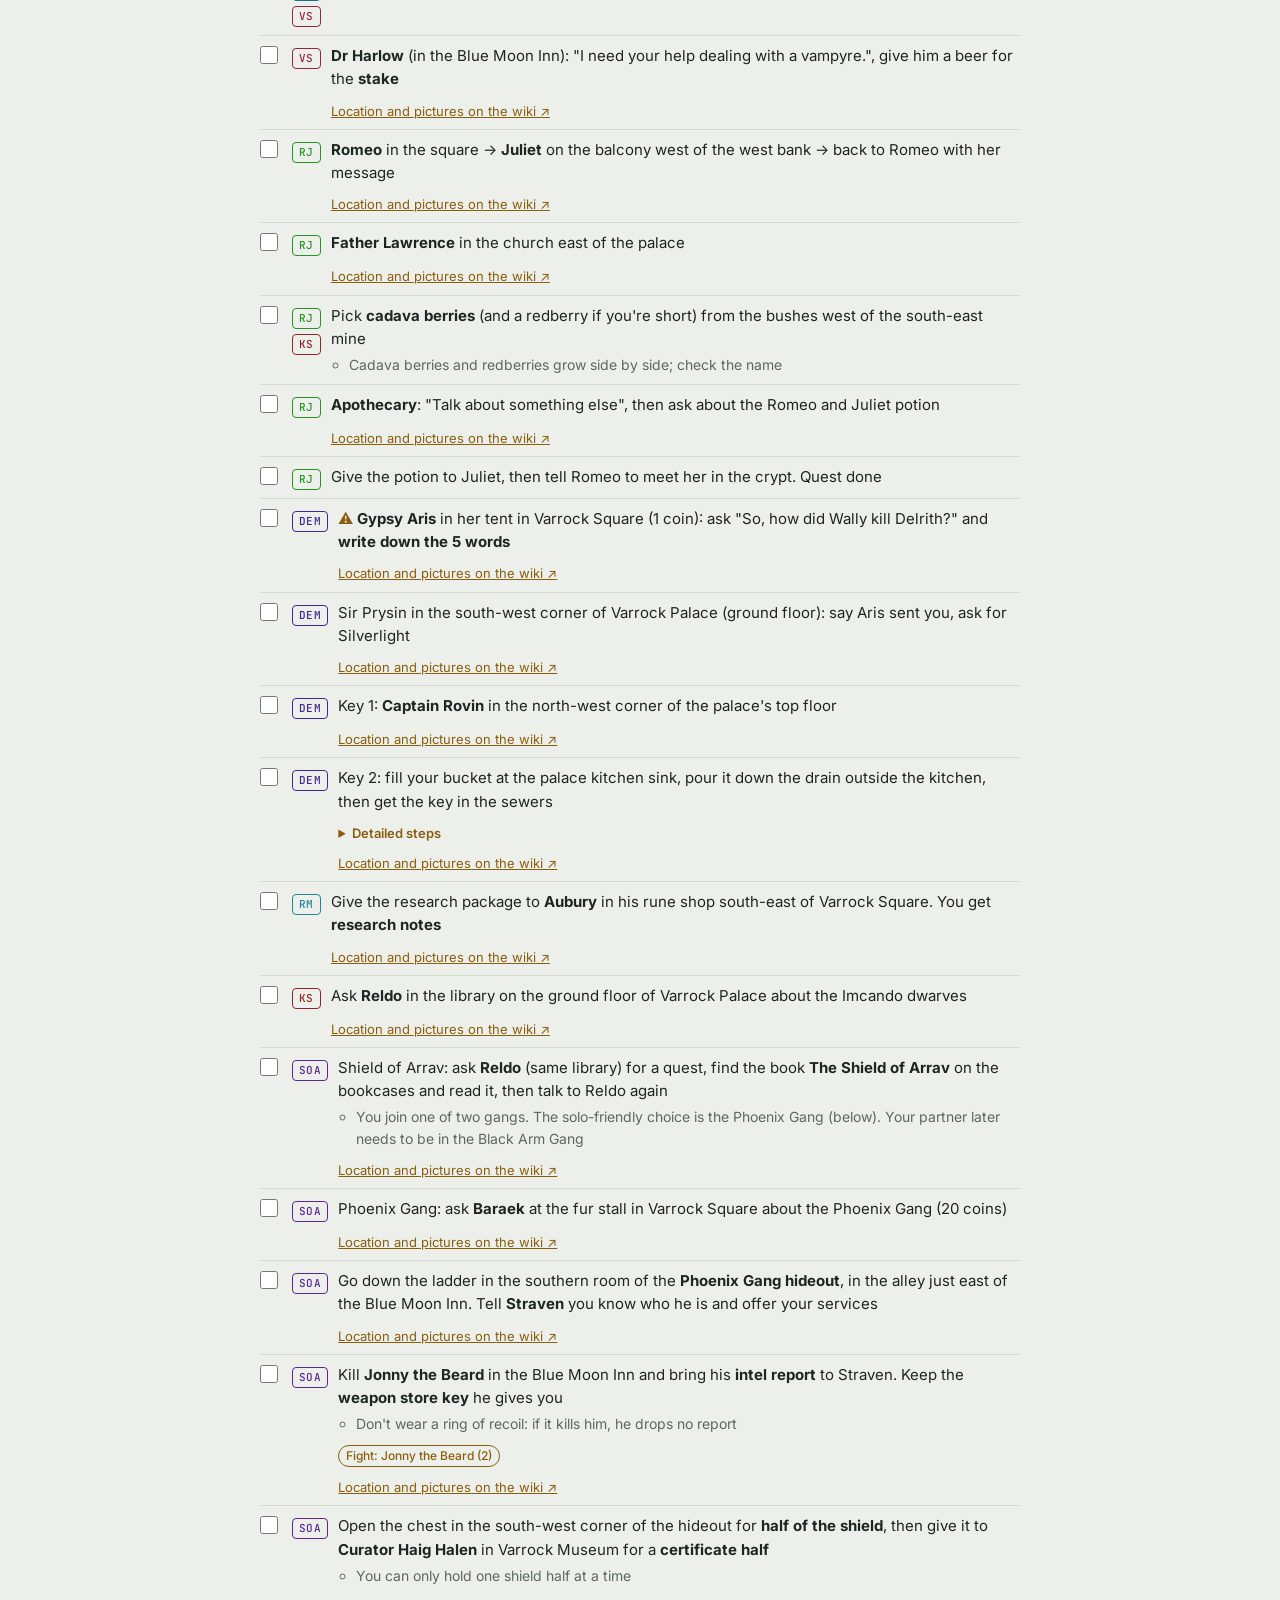
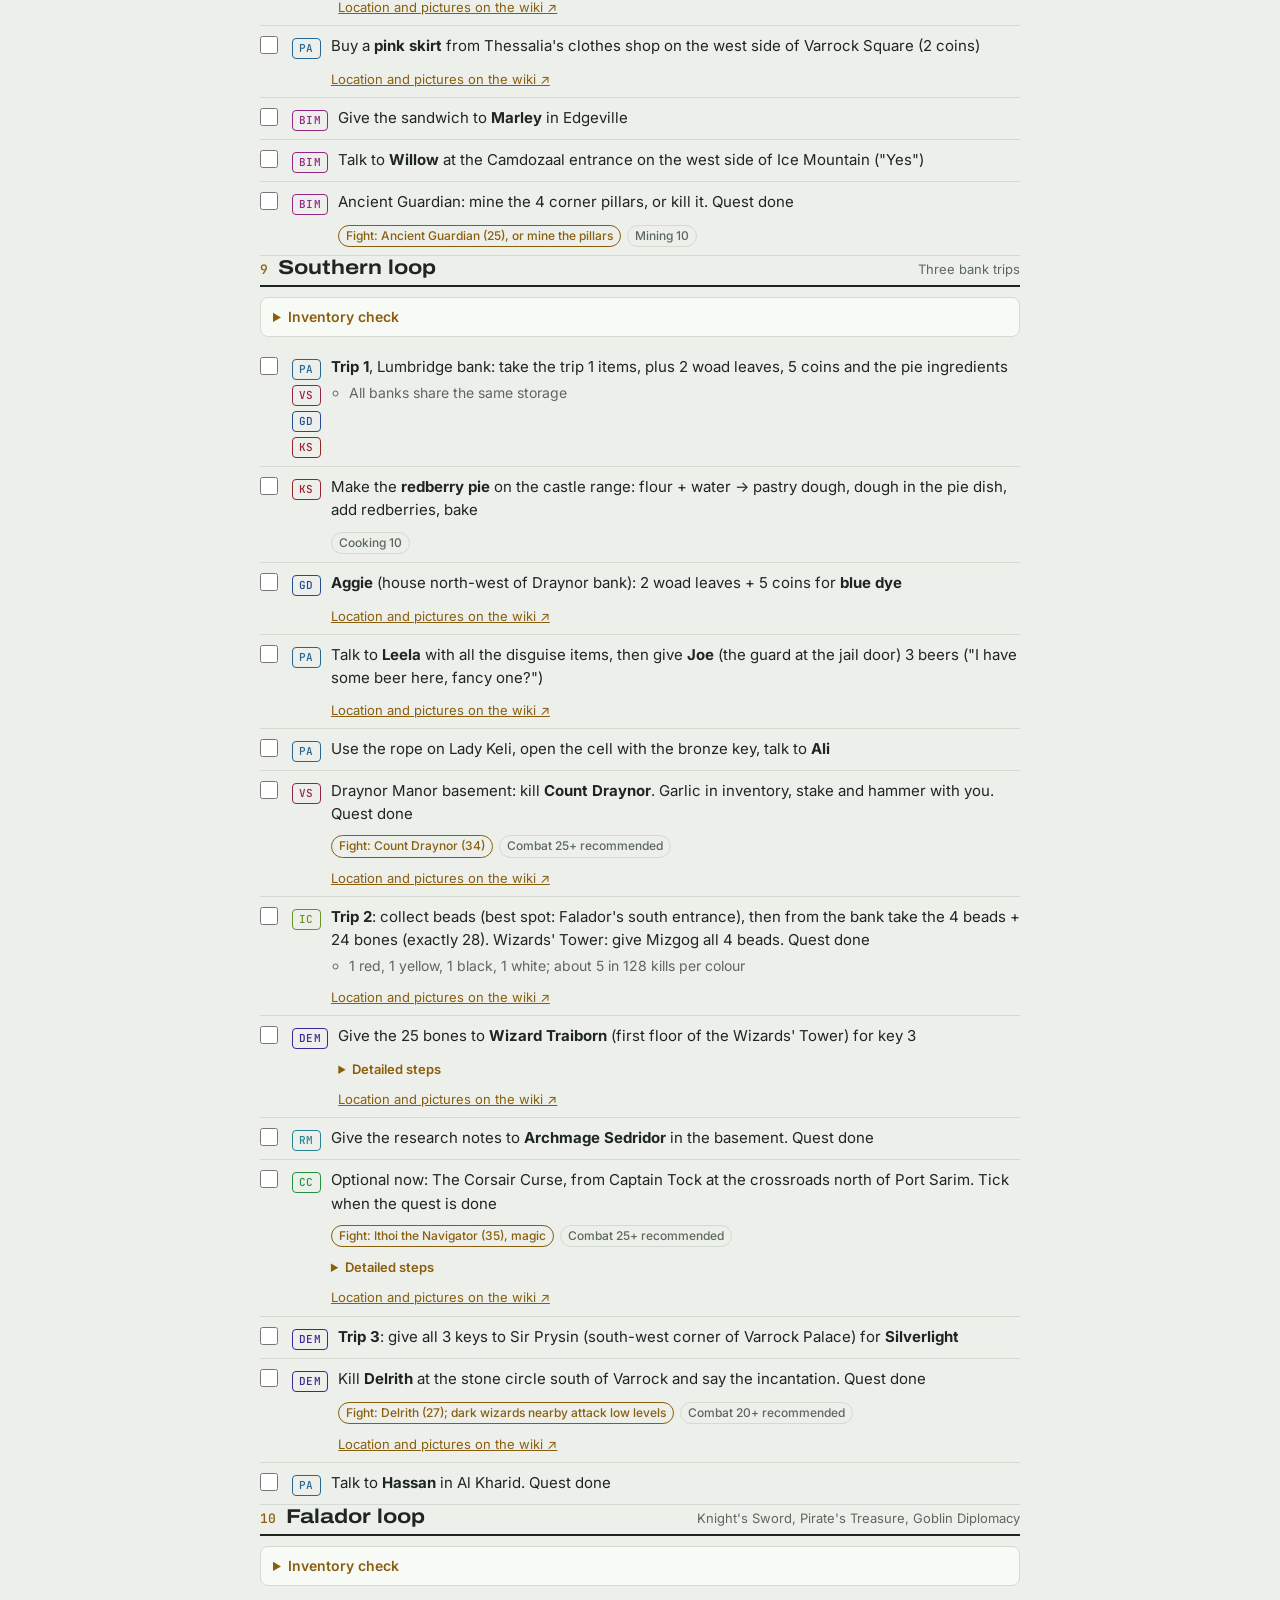
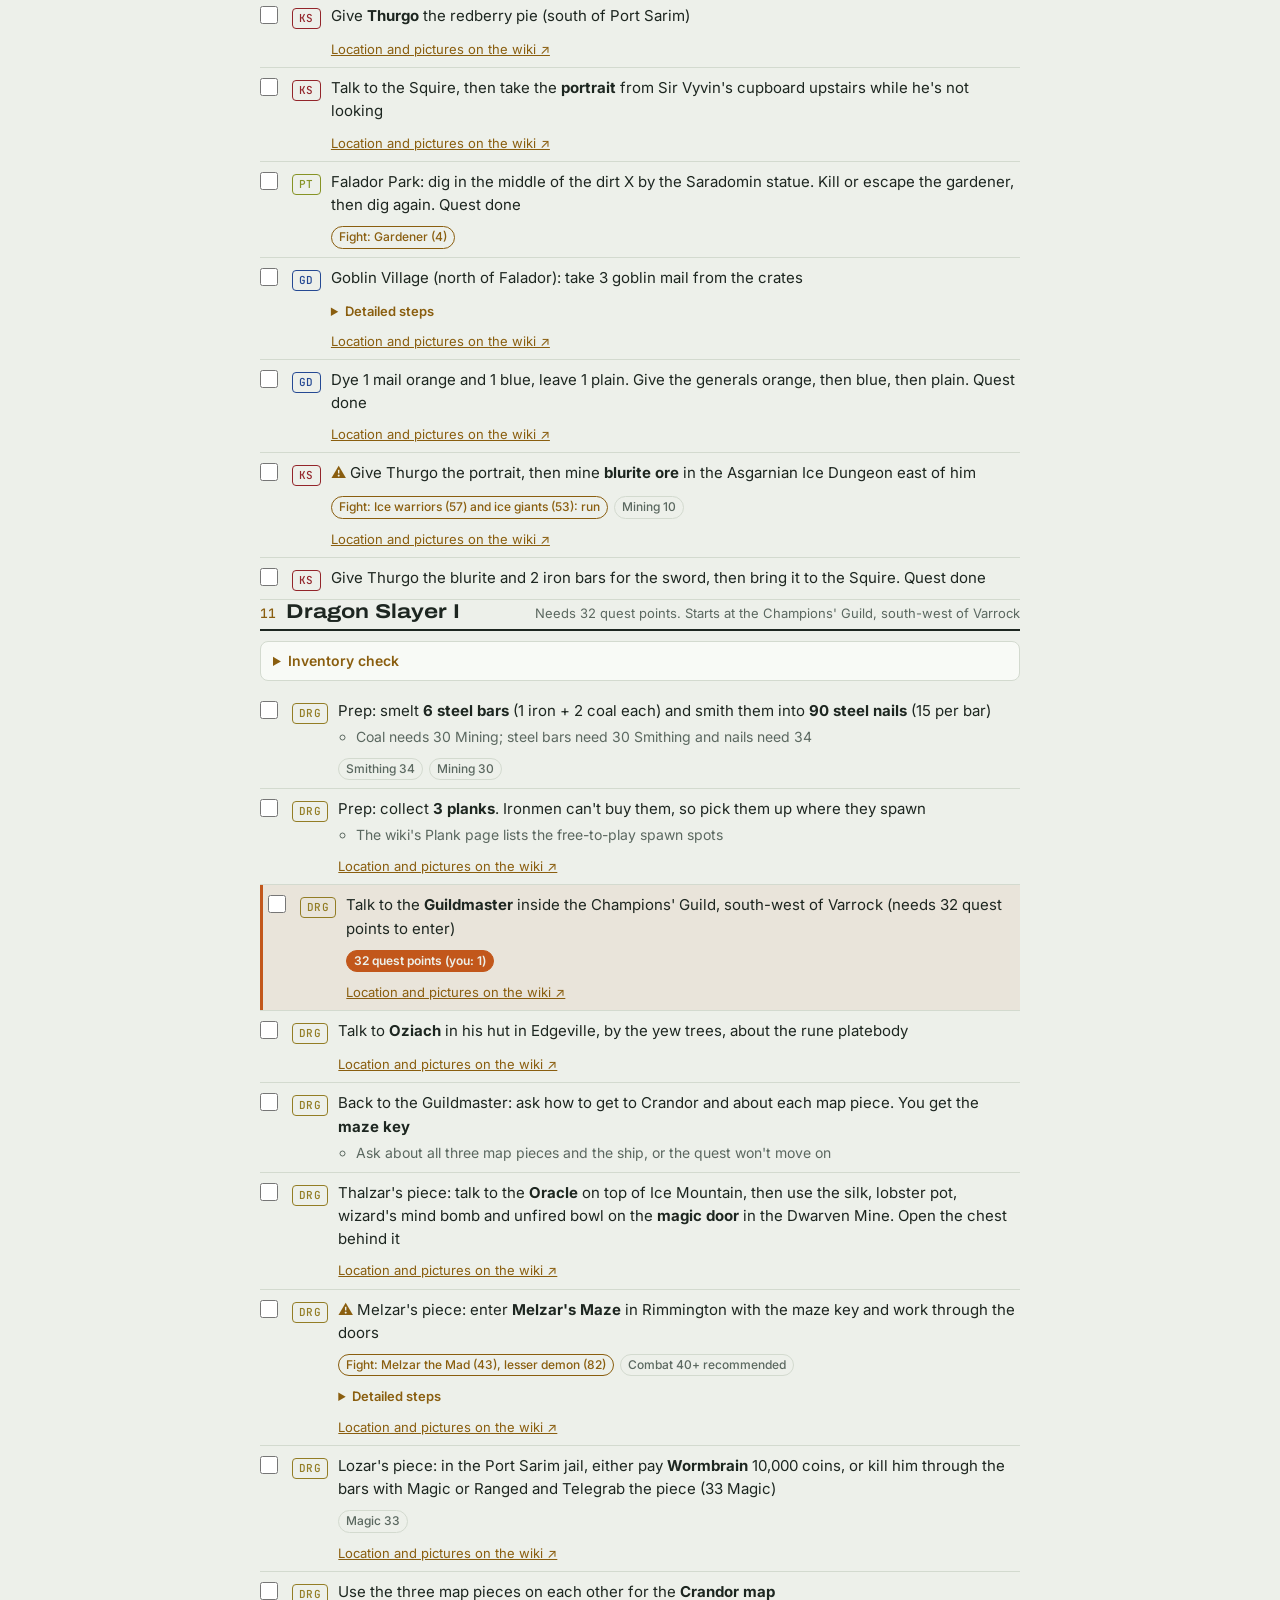
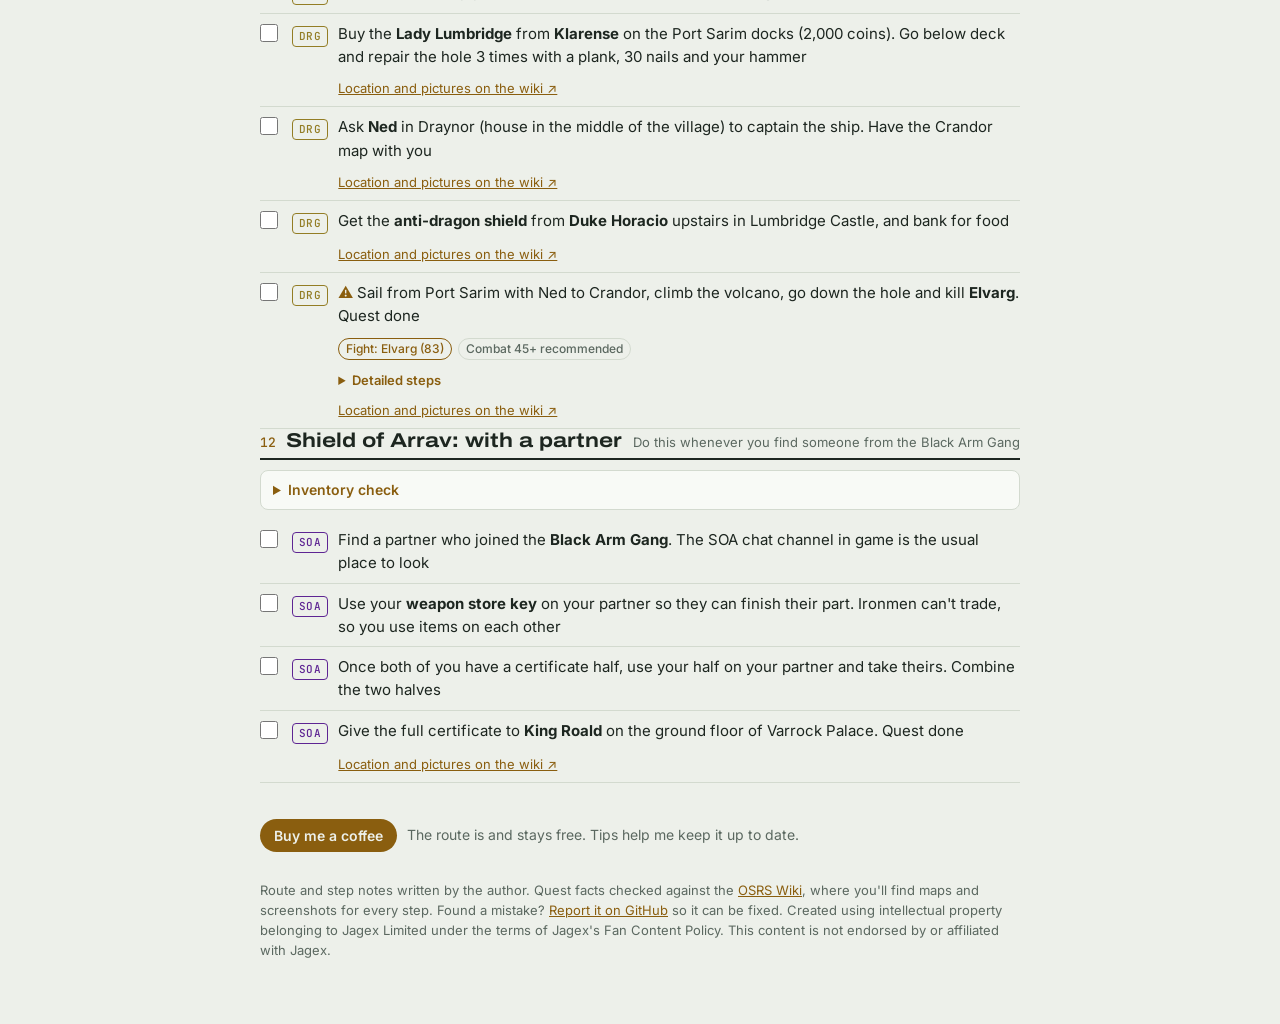
==== commit 3d747b1d: "Load quests and levels by RuneScape name (WikiSync, Wise Old Man fallback) Co-Authored-By: Claude Op" ====
--- a/index.html
+++ b/index.html
@@ -20,6 +20,12 @@
 .emptynote{margin:0;color:var(--muted);font-size:14px}
 .warnbox{border:1px solid var(--low);background:color-mix(in srgb,var(--low) 10%,var(--surface))}
 .warnbox button{margin-left:6px}
+.lookup{display:flex;flex-direction:column;gap:4px;font-size:13px;color:var(--muted)}
+.lookup-row{display:flex;flex-wrap:wrap;gap:8px}
+.lookup input{flex:1 1 180px;min-width:0;font:500 15px var(--body);padding:7px 10px;border:1px solid var(--line);border-radius:6px;background:var(--bg);color:var(--fg)}
+.lookup .hint{margin:0}
+.lookup .hint.ok{color:var(--ok)}
+.lookup .hint.err{color:var(--low)}
 .kofi-float{position:fixed;z-index:20;right:calc(16px + env(safe-area-inset-right,0px));bottom:calc(16px + env(safe-area-inset-bottom,0px));box-shadow:0 4px 14px rgba(0,0,0,.25)}
 .wrap{padding-bottom:72px}
 @media (max-width:480px){.kofi-float{font-size:13px;padding:7px 12px}}
@@ -151,6 +157,11 @@
   <section class="panel" aria-labelledby="you-h">
     <h2 id="you-h">Your account</h2>
     <div class="panel-row"><span>Quest points: <strong id="qp">0</strong> / 47</span><span>Quests done: <strong id="qdone">0</strong> / 25</span></div>
+    <form id="lookup" class="lookup">
+      <label for="rsn">RuneScape name</label>
+      <div class="lookup-row"><input id="rsn" type="text" autocomplete="off" spellcheck="false" maxlength="12" placeholder="Your in-game name"><button id="loadbtn" type="submit">Load my account</button></div>
+      <p id="lookupmsg" class="hint" role="status"></p>
+    </form>
     <div id="stats" aria-label="Your levels"></div>
     <p class="note" style="margin:0">Fill in your levels and the route warns you (orange) at steps you're not ready for. Leave a box empty to skip that check.</p>
     <details>
@@ -549,6 +560,46 @@
 document.getElementById("no").onclick=()=>{cf.hidden=true};
 document.getElementById("yes").onclick=()=>{S.ticks={};save();rows.forEach(r=>r.cb.checked=false);refresh();cf.hidden=true};
 
+
+/* account lookup: WikiSync (quests + levels), Wise Old Man (levels) as fallback */
+const norm=t=>String(t).toLowerCase().replace(/[’`]/g,"'").replace(/&/g,"and").replace(/^the /,"").replace(/[^a-z0-9]/g,"");
+const QBYNAME={};Object.entries(QUESTS).forEach(([k,[n]])=>QBYNAME[norm(n)]=k);
+function combatLevel(L){const g=k=>L[k]||1;const base=0.25*(g("defence")+(L.hitpoints||10)+Math.floor(g("prayer")/2));
+  return Math.floor(base+Math.max(0.325*(g("attack")+g("strength")),0.325*Math.floor(g("ranged")*1.5),0.325*Math.floor(g("magic")*1.5)))}
+function applyLevels(L){
+  ["mining","smithing","cooking","crafting","magic"].forEach(k=>{if(L[k]){S.stats[k]=L[k];const i=document.getElementById("st-"+k);if(i)i.value=L[k]}});
+  const c=combatLevel(L);S.stats.combat=c;const ci=document.getElementById("st-combat");if(ci)ci.value=c;
+}
+const lmsg=document.getElementById("lookupmsg");
+function say(t,cls){lmsg.textContent=t;lmsg.className="hint"+(cls?" "+cls:"")}
+if(S.rsn)document.getElementById("rsn").value=S.rsn;
+document.getElementById("lookup").addEventListener("submit",async e=>{
+  e.preventDefault();
+  const name=document.getElementById("rsn").value.trim();
+  if(!name){say("Type your in-game name first.","err");return}
+  S.rsn=name;save();
+  const btn=document.getElementById("loadbtn");btn.disabled=true;say("Looking up "+name+"…");
+  let gotQuests=false,gotLevels=false;
+  try{
+    const r=await fetch("https://sync.runescape.wiki/runelite/player/"+encodeURIComponent(name)+"/STANDARD");
+    if(r.ok){const d=await r.json();
+      if(d.quests){let n=0;Object.entries(d.quests).forEach(([qn,v])=>{const k=QBYNAME[norm(qn)];if(k&&v===2&&stOf(k)!=="done"){S.status[k]="done";n++}});gotQuests=true;
+        if(d.levels){const L={};Object.entries(d.levels).forEach(([k,v])=>L[k.toLowerCase()]=v);applyLevels(L);gotLevels=true}
+        save();refresh();say("Loaded from WikiSync: "+n+" more quest"+(n===1?"":"s")+" marked done"+(gotLevels?", levels filled in":"")+".","ok")}
+    }
+  }catch(err){}
+  if(!gotLevels){
+    try{
+      const r=await fetch("https://api.wiseoldman.net/v2/players/"+encodeURIComponent(name));
+      if(r.ok){const d=await r.json();const sk=d&&d.latestSnapshot&&d.latestSnapshot.data&&d.latestSnapshot.data.skills;
+        if(sk){const L={};Object.entries(sk).forEach(([k,v])=>{if(v&&v.level>0)L[k]=v.level});applyLevels(L);gotLevels=true;save();refresh()}}
+    }catch(err){}
+  }
+  btn.disabled=false;
+  if(gotQuests)return;
+  if(gotLevels)say("Levels loaded from Wise Old Man. Your quests couldn't be loaded: install the WikiSync plugin in RuneLite, log in once, then try again. Or set your quests by hand below.","ok");
+  else say("Couldn't find "+name+". Check the spelling, or look yourself up once on wiseoldman.net so it starts tracking you, then try again. You can also fill in your levels by hand.","err");
+});
 </script>
 
 </body>
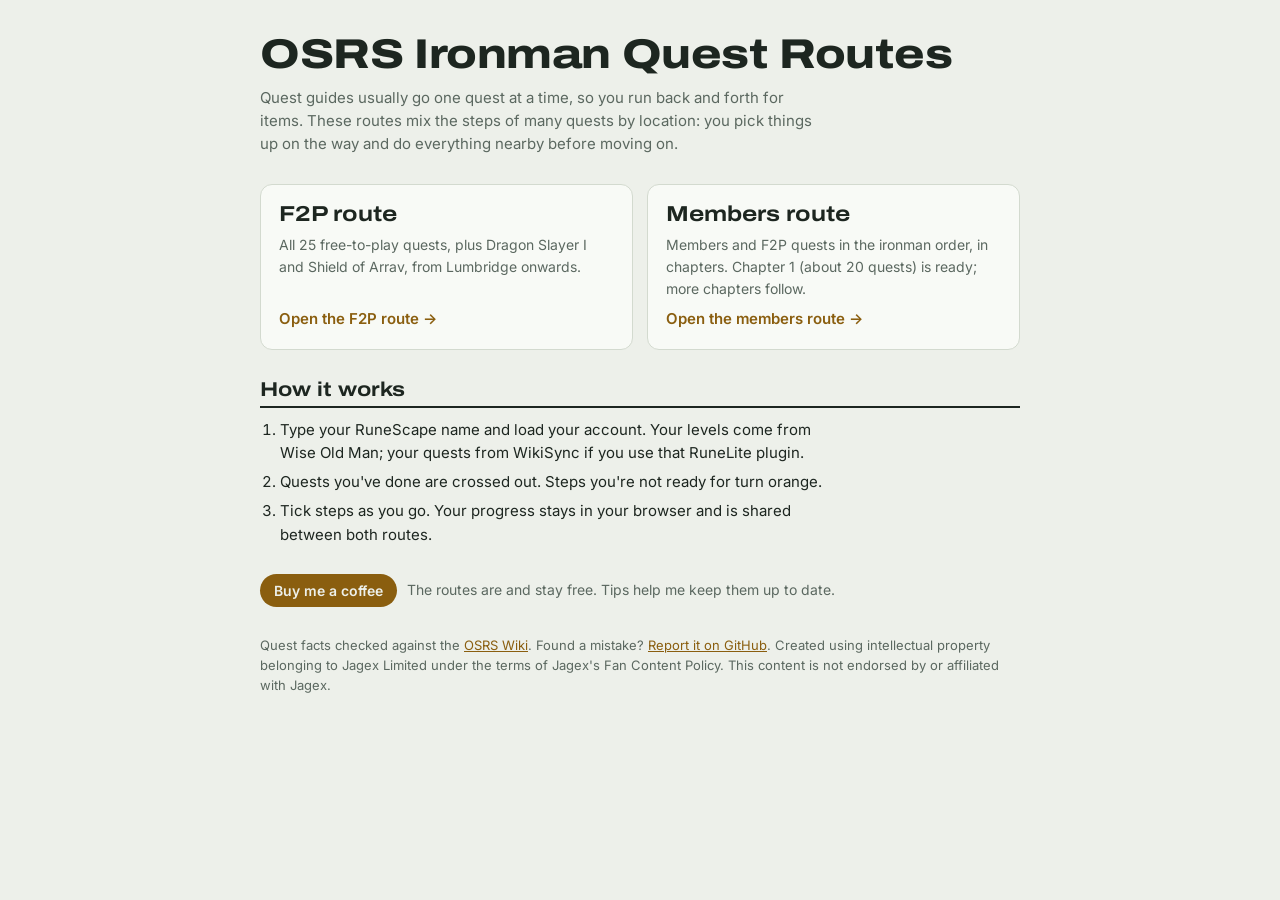
==== commit 498c960a: "Add homepage, move F2P to /f2p, add members route chapter 1, share progress Co-Authored-By: Claude O" ====
--- a/index.html
+++ b/index.html
@@ -3,604 +3,56 @@
 <head>
 <meta charset="utf-8">
 <meta name="viewport" content="width=device-width, initial-scale=1, viewport-fit=cover">
-<title>F2P Ironman Quest Route</title>
+<title>OSRS Ironman Quest Routes</title>
 <link rel="canonical" href="https://osrsroute.com/">
-<meta name="description" content="Every free-to-play OSRS quest in one walking route for ironmen: steps interleaved by location, bank trips, inventory checks, dialogue options and requirement warnings.">
+<meta name="description" content="Free OSRS ironman quest routes: every quest step in one walking order, with bank trips, inventory checks, dialogue options and requirement warnings. F2P and members.">
 <link rel="stylesheet" href="https://fonts.googleapis.com/css2?family=Archivo:wdth,wght@100..125,500..800&family=Inter:wght@400;500;600&family=JetBrains+Mono:wght@500&display=swap">
+<link rel="stylesheet" href="/assets/route.css">
 <style>
-/* base reset */
-*,*::before,*::after{box-sizing:border-box}
-:root{padding-top:env(safe-area-inset-top,0px);padding-bottom:env(safe-area-inset-bottom,0px)}
-body{margin:0;font-size:14px}
-img{max-width:100%}
-[hidden]{display:none!important}
-.kofi{display:inline-flex;align-items:center;gap:8px;font:600 14px var(--body);color:var(--bg);background:var(--accent);padding:8px 14px;border-radius:999px;text-decoration:none;width:max-content}
-ul.steps>li.notready{box-shadow:inset 3px 0 0 var(--low);padding-left:8px;background:color-mix(in srgb,var(--low) 8%,transparent)}
-.qitem select{margin-left:6px;font:500 12px var(--body);padding:2px 4px;border:1px solid var(--line);border-radius:5px;background:var(--bg);color:var(--fg)}
-.emptynote{margin:0;color:var(--muted);font-size:14px}
-.warnbox{border:1px solid var(--low);background:color-mix(in srgb,var(--low) 10%,var(--surface))}
-.warnbox button{margin-left:6px}
-.lookup{display:flex;flex-direction:column;gap:4px;font-size:13px;color:var(--muted)}
-.lookup-row{display:flex;flex-wrap:wrap;gap:8px}
-.lookup input{flex:1 1 180px;min-width:0;font:500 15px var(--body);padding:7px 10px;border:1px solid var(--line);border-radius:6px;background:var(--bg);color:var(--fg)}
-.lookup .hint{margin:0}
-.lookup .hint.ok{color:var(--ok)}
-.lookup .hint.err{color:var(--low)}
-.kofi-float{position:fixed;z-index:20;right:calc(16px + env(safe-area-inset-right,0px));bottom:calc(16px + env(safe-area-inset-bottom,0px));box-shadow:0 4px 14px rgba(0,0,0,.25)}
-.wrap{padding-bottom:72px}
-@media (max-width:480px){.kofi-float{font-size:13px;padding:7px 12px}}
-.kofi:hover{filter:brightness(1.08)}
-.support{display:flex;flex-wrap:wrap;align-items:center;gap:10px;color:var(--muted);font-size:14px}
-
-
-/* Layout: single reading column; phases as stacked sections; each step a tickable row with a quest tag. */
-:root{
-  --bg:#EDF0EA; --surface:#F8FAF6; --fg:#1D2620; --muted:#5B6860; --line:#D3DACF;
-  --accent:#8A5E0F; --accent-soft:#F1E3C4; --ok:#2E7D4F; --low:#C2571B; --done:#9AA59D;
-  --display:"Archivo","Arial Narrow",system-ui,sans-serif;
-  --body:"Inter",system-ui,-apple-system,"Segoe UI",sans-serif;
-  --mono:"JetBrains Mono",ui-monospace,Menlo,Consolas,monospace;
-  --tag-l:36%; --t-IM:#2F6F9F; --t-XM:#8A5E0F; --t-WP:#5E7D2A; --t-IC:#9B3D6B; --t-PA:#B5531E;
-  --t-VS:#7A2E2E; --t-RJ:#C2416A; --t-DEM:#6A4BA0; --t-BIM:#2E7F79; --t-CC:#36648B; --t-DRG:#4E5A52;
-}
-@media (prefers-color-scheme:dark){:root:not([data-theme="light"]){
-  --bg:#141A16; --surface:#1B231E; --fg:#E3E8E1; --muted:#9AA79E; --line:#2D3830;
-  --accent:#E2B04F; --accent-soft:#3A2F17; --ok:#7FCF9C; --low:#F0915A; --done:#5E6A62;
-  --tag-l:72%; --t-IM:#7BB4E0; --t-XM:#E2B04F; --t-WP:#A9CB6A; --t-IC:#E58BB6; --t-PA:#F0915A;
-  --t-VS:#E08A8A; --t-RJ:#F08AA8; --t-DEM:#B49BE8; --t-BIM:#6CCBC2; --t-CC:#8DB8DF; --t-DRG:#AEBBB2;
-  color-scheme:dark}}
-:root[data-theme="dark"]{
-  --bg:#141A16; --surface:#1B231E; --fg:#E3E8E1; --muted:#9AA79E; --line:#2D3830;
-  --accent:#E2B04F; --accent-soft:#3A2F17; --ok:#7FCF9C; --low:#F0915A; --done:#5E6A62;
-  --tag-l:72%; --t-IM:#7BB4E0; --t-XM:#E2B04F; --t-WP:#A9CB6A; --t-IC:#E58BB6; --t-PA:#F0915A;
-  --t-VS:#E08A8A; --t-RJ:#F08AA8; --t-DEM:#B49BE8; --t-BIM:#6CCBC2; --t-CC:#8DB8DF; --t-DRG:#AEBBB2;
-  color-scheme:dark}
-body{background:var(--bg);color:var(--fg);font:15px/1.55 var(--body);
-  padding-left:max(16px,env(safe-area-inset-left,0px));padding-right:max(16px,env(safe-area-inset-right,0px))}
-.wrap{max-width:760px;margin:0 auto;padding-block:32px 64px;display:flex;flex-direction:column;gap:28px}
-h1,h2{font-family:var(--display);font-stretch:118%;text-wrap:balance;margin:0;line-height:1.1}
-h1{font-size:clamp(1.9rem,6vw,2.6rem);font-weight:800;letter-spacing:-.01em}
-h2{font-size:1.25rem;font-weight:700}
-.lede{color:var(--muted);margin:8px 0 0;max-width:62ch}
-a{color:var(--accent)}
-.progress{position:sticky;top:env(safe-area-inset-top,0px);z-index:5;background:var(--bg);padding-block:10px;display:flex;align-items:center;gap:12px;border-bottom:1px solid var(--line)}
-body::before{content:"";position:fixed;inset:0 0 auto;height:env(safe-area-inset-top,0px);z-index:10;background:var(--bg)}
-.bar{flex:1;height:8px;border-radius:4px;background:var(--line);overflow:hidden}
-.bar i{display:block;height:100%;width:0;background:var(--accent);transition:width .3s}
-.count{font:500 13px var(--mono);font-variant-numeric:tabular-nums;color:var(--muted);white-space:nowrap}
-button{font:600 13px var(--body);color:var(--fg);background:var(--surface);border:1px solid var(--line);border-radius:6px;padding:6px 10px;cursor:pointer}
-button:hover{border-color:var(--accent)}
-button:focus-visible,input:focus-visible,a:focus-visible{outline:2px solid var(--accent);outline-offset:2px}
-.legend{display:flex;flex-wrap:wrap;gap:6px}
-.tag{font:500 11px/1 var(--mono);letter-spacing:.04em;padding:4px 6px;border-radius:4px;border:1px solid currentColor;text-decoration:none;white-space:nowrap}
-.legend .tag:hover{background:var(--accent-soft)}
-.note{background:var(--accent-soft);border-radius:8px;padding:12px 14px;font-size:14px}
-section{display:flex;flex-direction:column;gap:10px}
-.phase-head{display:flex;align-items:baseline;gap:10px;border-bottom:2px solid var(--fg);padding-bottom:6px}
-.phase-head .n{font:500 13px var(--mono);color:var(--accent)}
-.phase-head .loc{margin-left:auto;font-size:13px;color:var(--muted)}
-ul.steps{list-style:none;margin:0;padding:0;display:flex;flex-direction:column}
-ul.steps>li{display:grid;grid-template-columns:22px auto 1fr;gap:10px;align-items:start;padding:8px 0;border-bottom:1px solid var(--line)}
-ul.steps>li>*{min-width:0}
-.steps input{width:18px;height:18px;margin:2px 0 0;accent-color:var(--accent);cursor:pointer}
-.steps .tag{justify-self:start;margin-top:2px}
-.steps label{cursor:pointer}
-ul.steps>li.done label{color:var(--done);text-decoration:line-through}
-ul.steps>li.warn>label::before{content:"⚠ ";color:var(--accent)}
-.steps ul{margin:4px 0 0;padding-left:18px;color:var(--muted);font-size:14px}
-.tag.none{border-color:transparent;color:var(--muted)}
-.later{display:grid;grid-template-columns:repeat(auto-fit,minmax(260px,1fr));gap:12px}
-.later div{background:var(--surface);border:1px solid var(--line);border-radius:8px;padding:14px}
-.later h3{margin:0 0 6px;font:700 15px var(--display);font-stretch:112%}
-.later p,.later ul{margin:0;font-size:14px;color:var(--muted)}
-.later ul{padding-left:18px}
-.inv{background:var(--surface);border:1px solid var(--line);border-radius:8px;padding:8px 12px;font-size:14px}
-.inv summary{cursor:pointer;font-weight:600;color:var(--accent)}
-.inv p{margin:6px 0 0;max-width:70ch}
-
-.tags{display:flex;flex-direction:column;gap:3px;align-items:flex-start;margin-top:2px}
-.badges{grid-column:3;display:flex;flex-wrap:wrap;gap:6px}
-.badge{font:500 12px/1.2 var(--body);padding:3px 7px;border-radius:999px;border:1px solid var(--line);color:var(--muted)}
-.badge.fight{border-color:var(--accent);color:var(--accent)}
-.badge.req.ok{color:var(--ok);border-color:var(--ok)}
-.badge.req.low{color:var(--bg);background:var(--low);border-color:var(--low);font-weight:600}
-ul.steps>li.skip{opacity:.4}
-ul.steps>li.skip label{text-decoration:line-through}
-ul.steps>li.skip .more,ul.steps>li.skip .badges,ul.steps>li.skip .wlink,ul.steps>li.skip label ul{display:none}
-.later div.skip{opacity:.4;text-decoration:line-through}
-.panel{background:var(--surface);border:1px solid var(--line);border-radius:10px;padding:14px;display:flex;flex-direction:column;gap:12px}
-.panel h2{font-size:1.05rem}
-.panel-row{display:flex;flex-wrap:wrap;gap:16px;align-items:baseline}
-.panel-row strong{font:700 1.3rem var(--display);font-stretch:112%;font-variant-numeric:tabular-nums}
-#qlist{display:grid;grid-template-columns:repeat(auto-fill,minmax(210px,1fr));gap:4px 12px}
-.qitem{display:flex;align-items:center;gap:8px;font-size:14px;cursor:pointer;padding:3px 0}
-.qitem input{width:16px;height:16px;accent-color:var(--accent)}
-.qitem small{margin-left:auto;color:var(--muted);font:500 11px var(--mono)}
-#stats{display:flex;flex-wrap:wrap;gap:10px}
-.stat{display:flex;flex-direction:column;gap:3px;font-size:12px;color:var(--muted)}
-.stat input{width:76px;font:500 15px var(--mono);padding:6px 8px;border:1px solid var(--line);border-radius:6px;background:var(--bg);color:var(--fg)}
-.panel details summary{cursor:pointer;font-weight:600;color:var(--accent)}
-
-.wlink{grid-column:3;font-size:13px;justify-self:start}
-.more{grid-column:3}
-.more summary{cursor:pointer;font-size:13px;font-weight:600;color:var(--accent);width:max-content}
-.more ol{margin:6px 0 2px;padding-left:20px;font-size:14px;display:flex;flex-direction:column;gap:3px}
-ul.steps>li.done .more{opacity:.6}
-.pics{grid-column:3;display:flex;flex-wrap:wrap;gap:10px;align-items:flex-end}
-.pics img{max-width:100%;height:auto;border-radius:4px}
-.pics img.head{height:64px;width:auto}
-.pics figure{margin:0;max-width:300px;display:flex;flex-direction:column;gap:4px}
-.pics figure.map img{border:1px solid var(--line)}
-.pics figcaption{font-size:12px;color:var(--muted)}
-ul.steps>li.done .pics{opacity:.45}
-footer{color:var(--muted);font-size:13px}
-@media (max-width:480px){.badges{grid-column:2}.tags{flex-direction:row;flex-wrap:wrap}ul.steps>li{grid-template-columns:22px 1fr}.steps .tag{grid-column:2}.steps label{grid-column:2}.pics{grid-column:2}.more{grid-column:2}.wlink{grid-column:2}}
-@media (prefers-reduced-motion:reduce){.bar i{transition:none}}
-
+.routes{display:grid;grid-template-columns:repeat(auto-fit,minmax(260px,1fr));gap:14px}
+.route{display:flex;flex-direction:column;gap:8px;background:var(--surface);border:1px solid var(--line);border-radius:12px;padding:18px;text-decoration:none;color:var(--fg)}
+.route:hover{border-color:var(--accent)}
+.route h2{font-size:1.35rem}
+.route p{margin:0;color:var(--muted);font-size:14px}
+.route .go{margin-top:auto;font-weight:600;color:var(--accent)}
+.how{margin:0;padding-left:20px;display:flex;flex-direction:column;gap:6px;max-width:65ch}
 </style>
 </head>
 <body>
-
-
 <div class="wrap">
   <header>
-    <h1>F2P Ironman Quest Route</h1>
-    <p class="lede">All 25 free-to-play quests as one walking route, starting in Lumbridge. Steps from different quests are mixed by location, so you pick things up on the way instead of running back and forth. Tick steps off as you go; everything is saved in this browser.</p>
+    <h1>OSRS Ironman Quest Routes</h1>
+    <p class="lede">Quest guides usually go one quest at a time, so you run back and forth for items. These routes mix the steps of many quests by location: you pick things up on the way and do everything nearby before moving on.</p>
   </header>
+
+  <div class="routes">
+    <a class="route" href="/f2p/">
+      <h2>F2P route</h2>
+      <p>All 25 free-to-play quests, plus Dragon Slayer I and Shield of Arrav, from Lumbridge onwards.</p>
+      <span class="go">Open the F2P route →</span>
+    </a>
+    <a class="route" href="/members/">
+      <h2>Members route</h2>
+      <p>Members and F2P quests in the ironman order, in chapters. Chapter 1 (about 20 quests) is ready; more chapters follow.</p>
+      <span class="go">Open the members route →</span>
+    </a>
+  </div>
+
+  <section>
+    <div class="phase-head"><h2>How it works</h2></div>
+    <ol class="how">
+      <li>Type your RuneScape name and load your account. Your levels come from Wise Old Man; your quests from WikiSync if you use that RuneLite plugin.</li>
+      <li>Quests you've done are crossed out. Steps you're not ready for turn orange.</li>
+      <li>Tick steps as you go. Your progress stays in your browser and is shared between both routes.</li>
+    </ol>
+  </section>
 
   <div class="support">
     <a class="kofi" href="https://ko-fi.com/gladinathor" target="_blank" rel="noopener">Buy me a coffee</a>
-    <span>The route is and stays free. Tips help me keep it up to date.</span>
+    <span>The routes are and stay free. Tips help me keep them up to date.</span>
   </div>
 
-
-  <section class="panel" aria-labelledby="you-h">
-    <h2 id="you-h">Your account</h2>
-    <div class="panel-row"><span>Quest points: <strong id="qp">0</strong> / 47</span><span>Quests done: <strong id="qdone">0</strong> / 25</span></div>
-    <form id="lookup" class="lookup">
-      <label for="rsn">RuneScape name</label>
-      <div class="lookup-row"><input id="rsn" type="text" autocomplete="off" spellcheck="false" maxlength="12" placeholder="Your in-game name"><button id="loadbtn" type="submit">Load my account</button></div>
-      <p id="lookupmsg" class="hint" role="status"></p>
-    </form>
-    <div id="stats" aria-label="Your levels"></div>
-    <p class="note" style="margin:0">Fill in your levels and the route warns you (orange) at steps you're not ready for. Leave a box empty to skip that check.</p>
-    <details>
-      <summary>Quests: doing, done or skip</summary>
-      <p style="margin:8px 0;color:var(--muted);font-size:14px">Done: its steps are crossed out. Skip: its steps disappear, for quests you don't meet the requirements for or don't want to do. Steps that serve several quests stay until none of those quests is still on Doing.</p>
-      <div id="qlist"></div>
-    </details>
-  </section>
-
-  <p id="dswarn" class="note warnbox" hidden>Dragon Slayer is on, but your combat is <strong id="dsc"></strong>. Elvarg (83) and the lesser demon (82) are tough below about 40. You'll gain levels along the route, so keeping it is fine. <button id="dsskip" type="button">Skip Dragon Slayer</button></p>
-  <div class="progress">
-    <div class="bar" aria-hidden="true"><i id="fill"></i></div>
-    <span class="count" id="count">0 / 0</span>
-    <button id="reset" type="button">Reset ticks</button>
-  </div>
-  <p id="confirm" class="note" hidden>Untick every step? Your quest list and levels stay. <button id="yes" type="button">Yes, reset</button> <button id="no" type="button">Cancel</button></p>
-
-  <p class="note"><strong>Coins:</strong> you'll need a few hundred coins over the route (boats, tolls, dyes, an iron chainbody). Pirate's Treasure pays 450 back.</p>
-  <p class="note"><strong>Imps:</strong> kill every imp you see along the way. You need 1 red, 1 yellow, 1 black and 1 white bead for Imp Catcher. Best spot if you're short: Falador's south entrance.</p>
-  <p class="note"><strong>Armour and run energy:</strong> weight doesn't slow you down, but it drains run energy faster. Travel light through towns and put armour on for the fights.</p>
-  <p class="note"><strong>Dialogue:</strong> where you must pick a specific chat option, it's in the step or under "Detailed steps". If an NPC doesn't mention your quest, look for "Talk about something else".</p>
-
-  <div id="phases"></div>
-
-
-
-  
-  <div class="support" style="margin-top:8px">
-    <a class="kofi" href="https://ko-fi.com/gladinathor" target="_blank" rel="noopener">Buy me a coffee</a>
-    <span>The route is and stays free. Tips help me keep it up to date.</span>
-  </div>
-
-  <footer>Route and step notes written by the author. Quest facts checked against the <a href="https://oldschool.runescape.wiki" target="_blank" rel="noopener">OSRS Wiki</a>, where you'll find maps and screenshots for every step. Found a mistake? <a href="https://github.com/bengladine/osrs-quest-route/issues/new?template=route-mistake.md" target="_blank" rel="noopener">Report it on GitHub</a> so it can be fixed. Created using intellectual property belonging to Jagex Limited under the terms of Jagex's Fan Content Policy. This content is not endorsed by or affiliated with Jagex.</footer>
+  <footer>Quest facts checked against the <a href="https://oldschool.runescape.wiki" target="_blank" rel="noopener">OSRS Wiki</a>. Found a mistake? <a href="https://github.com/bengladine/osrs-quest-route/issues/new?template=route-mistake.md" target="_blank" rel="noopener">Report it on GitHub</a>. Created using intellectual property belonging to Jagex Limited under the terms of Jagex's Fan Content Policy. This content is not endorsed by or affiliated with Jagex.</footer>
 </div>
-
-<a class="kofi kofi-float" href="https://ko-fi.com/gladinathor" target="_blank" rel="noopener" aria-label="Buy me a coffee on Ko-fi">Buy me a coffee</a>
-<script>
-const QUESTS={
-LTR:["Learning the Ropes",1,"Learning_the_Ropes"],
-MUD:["Mudfoot's Big Adventure",1,"Mudfoot%27s_Big_Adventure"],
-COOK:["Cook's Assistant",1,"Cook%27s_Assistant"],
-SHEEP:["Sheep Shearer",1,"Sheep_Shearer"],
-RM:["Rune Mysteries",1,"Rune_Mysteries"],
-RG:["The Restless Ghost",1,"The_Restless_Ghost"],
-IM:["The Ides of Milk",1,"The_Ides_of_Milk"],
-MM:["Misthalin Mystery",1,"Misthalin_Mystery"],
-XM:["X Marks the Spot",1,"X_Marks_the_Spot"],
-ERN:["Ernest the Chicken",4,"Ernest_the_Chicken"],
-WP:["Witch's Potion",1,"Witch%27s_Potion"],
-PT:["Pirate's Treasure",2,"Pirate%27s_Treasure"],
-PA:["Prince Ali Rescue",3,"Prince_Ali_Rescue"],
-VS:["Vampyre Slayer",3,"Vampyre_Slayer"],
-RJ:["Romeo & Juliet",5,"Romeo_%26_Juliet"],
-DEM:["Demon Slayer",3,"Demon_Slayer"],
-DOR:["Doric's Quest",1,"Doric%27s_Quest"],
-BKF:["Black Knights' Fortress",3,"Black_Knights%27_Fortress"],
-BIM:["Below Ice Mountain",1,"Below_Ice_Mountain"],
-IC:["Imp Catcher",1,"Imp_Catcher"],
-GD:["Goblin Diplomacy",5,"Goblin_Diplomacy"],
-KS:["The Knight's Sword",1,"The_Knight%27s_Sword"],
-CC:["The Corsair Curse",2,"The_Corsair_Curse"],
-SOA:["Shield of Arrav",1,"Shield_of_Arrav"],
-DRG:["Dragon Slayer I",2,"Dragon_Slayer_I"]};
-
-/* Step: [quests, text, opts]
-   quests: "KEY" or ["KEY",...] — the step is skipped when ALL listed quests are marked done. "" = always shown.
-   opts: sub (short notes), det (detailed steps), req {combat, qp, mining, smithing, cooking, crafting, magic},
-         fight "Name (level)", loc wiki page, warn true */
-const PHASES=[
-{name:"Lumbridge",loc:"Castle, farms, cow field and swamp",
- inv:{have:"Your starter items: bronze axe, pickaxe, tinderbox, bucket, pot, weapon and some food",bank:""},
- steps:[
-["","Read this first: the route assumes you've just finished Learning the Ropes. Mark any quest you've already done in the quest list at the top and its steps cross out automatically.",{}],
-["",["Buy a <b>spade</b>, an extra <b>bucket</b>, <b>3 extra pots</b> and a <b>knife</b> at the Lumbridge general store"],{sub:["You need 2 buckets and 4 pots in total for the cooking steps below"],loc:"Lumbridge_General_Store"}],
-["COOK","Talk to the <b>Cook</b> in the castle kitchen (ground floor). He needs an egg, a bucket of milk and a pot of flour",{loc:"Cook_(Lumbridge)"}],
-["RM","Talk to <b>Duke Horacio</b> upstairs in the castle and ask for a quest. You get an <b>air talisman</b>",{det:["Duke Horacio is on the first floor of Lumbridge Castle.","Choose \"Have you any quests for me?\" and accept.","Keep the air talisman; it goes to the Wizards' Tower."],loc:"Duke_Horacio"}],
-["RG","Talk to <b>Father Aereck</b> in the church east of the castle and agree to help with the ghost",{loc:"Father_Aereck"}],
-["XM","Talk to <b>Veos</b> in the Sheared Ram pub to start",{loc:"Veos"}],
-["XM","Dig 1: under the north-west window of the small room attached to <b>Bob's Axes</b>",{loc:"Bob%27s_Brilliant_Axes"}],
-["XM","Dig 2: <b>behind the castle</b>, outside the kitchen door, south-west of the big crate",{loc:"Lumbridge_Castle"}],
-["IM","Talk to <b>Cassius</b> at the pond south of the windmill",{loc:"Cassius"}],
-["IM","Talk to <b>Gillie Groats</b> in the cow field north-east of Lumbridge Castle, east of the river, then <b>Seth Groats</b> in the farmhouse by the chicken coop; search the shelves for the book",{det:["Gillie Groats is the milkmaid in the cow field.","Seth Groats is in the farmhouse next to the chicken coop.","Search the shelves there for the book 'The Groats' principles'."],loc:"Gillie_Groats"}],
-["IM","Give Cassius the book, drink the milk sample in front of him, then get a second sample",{loc:"Cassius"}],
-["IM","Talk to <b>Duke Horacio</b> upstairs in the castle about the permit",{loc:"Duke_Horacio"}],
-["IM","Back to Gillie, drink the sample, open the gate north-east and fight <b>Brutus</b>",{fight:"Brutus (can't kill you during the quest)",det:["Snort: step 2 tiles sideways or 1 tile back.","Growl: step 2 tiles sideways.","His normal attacks can't kill you during the quest, but the special attacks hit up to 19."],loc:"Brutus"}],
-["IM","Talk to Gillie, then Cassius. Quest done. The lamp goes on any combat skill",{}],
-["COOK","Fill a bucket with milk from a <b>dairy cow</b> in the cow field",{loc:"Dairy_cow"}],
-[["DEM","WP"],"Kill cows for <b>25 bones</b> and <b>1 raw beef</b>",{sub:["Bones don't stack: bank them at the castle bank (top floor) whenever your bag fills","The bones are for Demon Slayer, the beef for Witch's Potion"]}],
-["COOK","Pick up an <b>egg</b> at the chicken farm north-west of the cow field",{}],
-["SHEEP","Talk to <b>Fred the Farmer</b> in the house by the sheep pen north-west of the castle",{loc:"Fred_the_Farmer"}],
-[["SHEEP","PA"],"Shear sheep for <b>23 wool</b>: 20 for Sheep Shearer and 3 for Prince Ali's wig",{sub:["Rams and The Thing can't be sheared"]}],
-[["WP","PA","GD"],"Pick <b>5 onions</b> at Fred's farm",{sub:["2 for Prince Ali's yellow dye, 2 for the Goblin Diplomacy dye, 1 for Witch's Potion"]}],
-[["COOK","BIM","PA","KS"],"Pick <b>4 wheat</b> and make <b>4 pots of flour</b> at the windmill",{sub:["1 for the Cook, 1 for bread, 1 for skin paste, 1 for Knight's Sword pastry"],det:["Put grain in the hopper on the top floor and pull the lever.","Collect the flour from the bin on the ground floor with an empty pot.","Repeat for each pot."],loc:"Mill_Lane_Mill"}],
-["SHEEP","Spin <b>23 balls of wool</b> on the spinning wheel upstairs in the castle",{}],
-["COOK","Give the Cook the egg, milk and flour. Quest done",{}],
-["SHEEP","Give Fred the <b>20 balls of wool</b>. Quest done. Keep the other 3",{}],
-["BIM","Use 1 pot of flour + water to make dough and bake <b>1 bread</b> on the castle range",{}],
-["WP","Cook the beef <b>twice</b> on the range to get <b>burnt meat</b>",{}],
-["PA","Chop a log and burn it for <b>ashes</b>",{}],
-["MM","Misthalin Mystery: talk to <b>Abigale</b> in the south-east corner of Lumbridge Swamp and do the whole quest. Quest done",{det:["Talk to Abigale, offer help and take the rowboat south.","Use the bucket on the rain barrel west of the manor for the key and unlock the doors.","Read the note by the pink-knob door, slash the gloomy painting with the knife for the ruby key, light the four candles and the barrel fuse in the south-east room.","Climb through the damaged wall and look at the tree, play D-E-A-D on the piano and search it for the emerald key.","Open the green-knob door, slash the fireplace and enter the gems: sapphire, diamond, zenyte, emerald, onyx, ruby. You get the sapphire key.","Open the blue-knob door and push the mirror until it faces the wardrobe; a cutscene plays. Take the knife and attack Abigale.","Try to leave the room, then talk to Mandy outside. Quest done."],loc:"Abigale"}],
-["RG","Talk to <b>Father Urhney</b> in the hut in the west of Lumbridge Swamp for the <b>Ghostspeak amulet</b> and wear it",{loc:"Father_Urhney"}],
-["RG","Open the coffin in the Lumbridge graveyard and talk to the ghost",{loc:"Restless_ghost"}],
-["","<b>Food stop:</b> cook some fish or meat on the castle range and bank it",{sub:["Aim for 15–20 pieces in the bank for the fights later on"]}],
-["MUD","Mudfoot's Big Adventure: talk to <b>Captain Harlan</b> just outside the Lumbridge general store, north of the castle (\"Yes.\")",{sub:["Worth doing early: 4 combat XP lamps (500 XP each) and 500 coins"],loc:"Captain_Harlan"}],
-["MUD","Talk to <b>Mudfoot</b> across the River Lum, by the building south of the cow field. Then confront the outlaw outside the general store",{sub:["Don't have a pet following you"]}],
-["MUD","Talk to Mudfoot at the chicken field south of the windmill, kill the <b>ranger outlaw</b>, then confront the <b>mage outlaw</b> south of the H.A.M. hideout",{fight:"Ranger outlaw (6), mage outlaw (6)",det:["Optional first: Captain Harlan gives you a bronze shortsword and wooden shield.","Pick up the ranger's shortbow and arrows, and the mage's staff and runes: you need Magic or Ranged for the last fight."]}],
-["MUD","Lumbridge graveyard (south-east of the castle): kill the <b>warrior outlaw</b> with Magic or Ranged, then tell Captain Harlan \"All of those thieves have been dealt with.\" Quest done",{fight:"Warrior outlaw (8), uses Protect from Melee",det:["Melee doesn't work: he prays against it.","If you leave the area, pick Mudfoot up again outside the H.A.M. hideout before coming back."]}]
-]},
-{name:"Wizards' Tower",loc:"South of Draynor, then back to Lumbridge",
- inv:{have:"Air talisman, Ghostspeak amulet (worn), some food, about 10 coins",bank:"Cooking and dye ingredients can wait in the bank"},
- steps:[
-["RM","Go down to the Tower's basement and give the air talisman to <b>Archmage Sedridor</b>. You get a <b>research package</b>",{loc:"Archmage_Sedridor"}],
-["RG","Search the altar in the basement for the ghost's <b>skull</b>",{fight:"Skeleton (13), or run",req:{combat:10},loc:"Wizards%27_Tower"}],
-["IC","Talk to <b>Wizard Mizgog</b> on the top floor: \"Give me a quest please.\" then \"Yes.\"",{sub:["From now on, kill every imp you see: you need 1 red, 1 yellow, 1 black and 1 white bead"],loc:"Wizard_Mizgog"}],
-["RG","Back in the Lumbridge graveyard, use the skull on the coffin. Quest done",{loc:"Restless_ghost"}]
-]},
-{name:"Al Kharid",loc:"10 coin toll each way",
- inv:{have:"About 30 coins",bank:""},
- steps:[
-["PA","Talk to <b>Hassan</b> in the palace, then <b>Osman</b> just north-west of the palace",{loc:"Chancellor_Hassan"}],
-["DRG","Buy <b>1 silk</b> from the silk trader",{loc:"Silk_trader"}],
-["","Go back through the toll gate",{}]
-]},
-{name:"Draynor Village",loc:"Village, jail and Draynor Manor",
- inv:{have:"3 balls of wool, 4 onions, about 40 coins, spade, some food",bank:""},
- steps:[
-["VS","Talk to <b>Morgan</b> in the north house (\"Yes\"), then take the <b>garlic</b> from the cupboard upstairs",{loc:"Morgan"}],
-["PA","<b>Ned</b> (house in the middle of Draynor, just south of Morgan's): give 3 balls of wool for a <b>wig</b>, then buy a <b>rope</b> for 15 coins",{det:["Ask Ned if he can make other things from wool, then ask for a wig.","Talk again and ask for a rope."],loc:"Ned"}],
-[["PA","GD"],"<b>Aggie</b> (house north-west of Draynor bank): 4 onions + 10 coins for <b>2 yellow dyes</b>. Use 1 on the wig",{sub:["The second yellow dye is for Goblin Diplomacy later"],loc:"Aggie"}],
-["PA","Talk to <b>Leela</b>, north-west of the jail",{loc:"Leela"}],
-["XM","Dig 3: 4 tiles north of the bush near Leela",{det:["Veos's orb works like hot/cold: it gets warmer as you walk closer."]}],
-["XM","Dig 4: in the <b>pig pen</b> next to Martin the Master Gardener",{loc:"Martin_the_Master_Gardener"}],
-["ERN","Ernest the Chicken: talk to <b>Veronica</b> by the gate of Draynor Manor, then <b>Professor Oddenstein</b> upstairs",{loc:"Veronica"}],
-["ERN","Collect the <b>pressure gauge</b>, <b>rubber tube</b> and <b>oil can</b> in the manor",{fight:"Skeleton (22) guards the rubber tube",req:{combat:15},det:["Poison: green bottle in the small room south of the kitchen (ground floor).","Fish food: blue box upstairs, in the room south of the main staircase.","Use the fish food on the poison, then on the fountain in the south-west of the grounds. Search the fountain for the pressure gauge.","Spade: by the door in the south-east room (or bring yours). Search the compost heap on the west side of the grounds for a key.","Rubber tube: in the room behind the stairs (use the key). An aggressive skeleton (level 22) is inside.","Oil can: search the bookcase on the west wall of the west room, take the ladder down, then do the lever puzzle:","Pull B, then A down. Go through door 1.","Pull D down. Go through doors 2, then 3.","Pull B, then A up. Go through doors 3, 4 and 5.","Pull E, then F down. Go through doors 6 and 7.","Pull C down. Go through doors 7 and 6.","Pull E up. Go through doors 6, 8 and 3.","Go through door 9 and take the oil can."],loc:"Draynor_Manor"}],
-["ERN","Give Oddenstein the three items. Quest done",{loc:"Professor_Oddenstein"}]
-]},
-{name:"Port Sarim, Rimmington and Karamja",loc:"",
- inv:{have:"Spade, 1 onion, burnt meat, pickaxe, 2 buckets of water, about 100 coins",bank:""},
- steps:[
-["XM","Give the casket to <b>Veos</b> on the docks south of the Rusty Anchor. Quest done",{loc:"Veos"}],
-["PT","Talk to <b>Redbeard Frank</b> outside the Rusty Anchor. He wants Karamjan rum",{loc:"Redbeard_Frank"}],
-["PT","Sail to Karamja with the sailors on the docks (30 coins)",{}],
-["PT","Buy <b>1 Karamjan rum</b> from Zembo in the bar west of the dock",{sub:["Don't teleport or leave the island with it in your inventory"],warn:true,loc:"Zembo"}],
-["PT","Pick <b>10 bananas</b>, ask <b>Luthas</b> for a job, put the rum in his crate and fill it with the bananas",{det:["Bananas: the plantation north of Luthas's hut.","Ask Luthas for a job first.","Use the rum on the crate outside the south-east corner of his hut, then use the bananas on it one by one.","Talk to Luthas again: he pays you 30 coins and says the crate goes to Wydin in Port Sarim."],loc:"Luthas"}],
-["PT","Sail back with the customs officer (30 coins)",{}],
-["PT","Take the <b>white apron</b> in Gerrant's fishing shop and wear it. Ask <b>Wydin</b> for a job, then search the crate in his back room for the rum",{loc:"Wydin"}],
-["PT","Give the rum to Redbeard Frank for a <b>chest key</b>",{}],
-[["WP"],"Buy an <b>eye of newt</b> from Betty's magic shop in the north of Port Sarim (3 coins)",{loc:"Betty"}],
-[["PA","GD","KS"],"Buy <b>5 redberries</b> from Wydin (3 coins each)",{sub:["1 for skin paste, 3 for Goblin Diplomacy's red dye, 1 for the redberry pie"],loc:"Wydin"}],
-["DRG","Buy a <b>lobster pot</b> from Gerrant's fishing shop in Port Sarim",{loc:"Gerrant"}],
-["WP","Talk to <b>Hetty</b> in Rimmington and ask for a quest",{loc:"Hetty"}],
-["WP","Kill a level 1 <b>rat</b> in the archery shop west of Hetty's house for its tail",{sub:["Start the quest first; giant rats don't count"]}],
-["WP","Give Hetty the onion, eye of newt, burnt meat and rat's tail, then drink from the cauldron. Quest done",{}],
-[["PA","BKF","DRG","KS"],"Rimmington mine: <b>4 clay, 2 copper, 2 tin</b>",{loc:"Rimmington_mine"}],
-[["PA","DRG","KS"],"Use clay on water to make <b>3 soft clay</b>. Keep 1 plain clay spare",{sub:["Refill your buckets at a water source (water icon on the minimap)"]}]
-]},
-{name:"Back through Draynor",loc:"",
- inv:{have:"Redberries, ashes, 1 pot of flour, bucket of water, soft clay, yellow dye, 10 coins",bank:""},
- steps:[
-["PA","<b>Aggie</b> (house north-west of Draynor bank): redberries + ashes + flour + water for <b>skin paste</b>",{loc:"Aggie"}],
-["GD","<b>Aggie</b> (house north-west of Draynor bank): 3 redberries + 5 coins for <b>red dye</b>. Use it on your yellow dye for <b>orange dye</b>",{loc:"Aggie"}],
-["PA","Get the <b>key print</b> from <b>Lady Keli</b> at the jail (soft clay in your inventory)",{det:["\"Heard of you? You're famous in Gielinor!\"","\"What is your latest plan then?\"","\"How do you know someone won't try to free him?\"","\"Could I see the key please?\"","\"Could I touch the key for a moment please?\"","No key print? Talk to her again with the same options."],loc:"Lady_Keli"}]
-]},
-{name:"Falador, Taverley and the Dwarven Mine",loc:"",
- inv:{have:"Copper and tin ore, key print, hammer, pickaxe, about 300 coins, bread, knife, soft clay, Prince Ali items",bank:""},
- steps:[
-[["PA","BKF"],"Falador furnace: smelt <b>2 bronze bars</b>, then use the furnace with the key print and 1 bar for the <b>bronze key</b>",{loc:"Falador_furnace"}],
-["DOR","Talk to <b>Doric</b> in his house north of Falador (by Taverley's east gate)",{loc:"Doric"}],
-["BKF","Smith a <b>bronze med helm</b> on Doric's anvil with your spare bronze bar",{req:{smithing:3}}],
-[["DOR","KS"],"Dwarven Mine (south of Ice Mountain): mine <b>6 clay, 4 copper</b> and at least <b>6 iron</b>",{req:{mining:15},sub:["2 iron for Doric, the rest for Knight's Sword iron bars","Watch for scorpions in the south of the mine"],loc:"Dwarven_Mine"}],
-["DOR","Give Doric the 6 clay, 4 copper and 2 iron. Quest done",{}],
-["KS","Smelt <b>2 iron bars</b> at the Falador furnace",{req:{smithing:15},sub:["Iron smelting fails half the time at low levels; that's why you mined extra ore"]}],
-["GD","Buy <b>2 woad leaves</b> from Wyson in Falador Park: offer \"About 20 coins\"",{loc:"Wyson_the_gardener"}],
-["KS","Talk to the <b>Squire</b> in the White Knights' Castle courtyard",{loc:"Squire_(The_Knight%27s_Sword)"}],
-["BKF","Buy an <b>iron chainbody</b> at Wayne's Chains",{loc:"Wayne%27s_Chains"}],
-["BKF","Talk to <b>Sir Amik Varze</b> upstairs in the White Knights' Castle and read the dossier",{req:{qp:12},loc:"Sir_Amik_Varze"}],
-["BKF","Get a <b>cabbage</b> (any, except from Draynor Manor)",{sub:["The Edgeville Monastery garden has cabbages"]}],
-["BKF","Black Knights' Fortress: wear the chainbody and med helm, enter, overhear the plot at the grill, then drop the cabbage down the hole",{fight:"Black Knights attack you inside",req:{combat:20},det:["The fortress is north-east of Falador, west of the Monastery. The knights outside attack players under combat 67; run past them.","Wear the iron chainbody and bronze med helm and enter by the south door. You can take them off once inside.","Push the wall in front of you, climb up the ladder, up the ladder to its right, down the ladder to the south, through the east door, up the closest ladder, down the ladder to the east, open the sturdy door to the south and climb down the ladder west of it.","Listen at the grill.","Go back to the entrance, enter the room directly east (tell the guard you don't care), climb the ladder on the north wall, walk around the landing and push the wall.","Right-click the cabbage and use it on the hole."],loc:"Black_Knights%27_Fortress"}],
-["BKF","Tell Sir Amik Varze you sabotaged the potion. Quest done",{}],
-["DRG","Rising Sun Inn: buy a <b>wizard's mind bomb</b>",{loc:"Rising_Sun_Inn"}],
-["BIM","Talk to <b>Willow</b> on the path south of Ice Mountain (\"Yes\")",{req:{qp:16},loc:"Willow_(Below_Ice_Mountain)"}],
-["BIM","Buy a beer at the Rising Sun Inn, give it to <b>Burntof</b> and win rock-paper-scissors",{loc:"Burntof"}]
-]},
-{name:"Barbarian Village, Edgeville and Varrock",loc:"",
- inv:{have:"Travel light. Bread, knife, soft clay ×2, about 30 coins, empty bucket, pickaxe, chest key, research package, Prince Ali items, garlic",bank:"Spade, axe, shears, and the Dragon Slayer items"},
- steps:[
-["BIM","Talk to <b>Checkal</b> near the pottery oven, train with <b>Atlas</b> in the Long Hall (\"Yes\"), then use the <b>Flex</b> emote by Checkal",{loc:"Checkal"}],
-["BIM","Take the <b>cooked meat and beer</b> from the tables",{}],
-["DRG","Make an <b>unfired bowl</b> on the potter's wheel (don't fire it)",{req:{crafting:8}}],
-["KS","Make a <b>pie dish</b> on the potter's wheel and fire it in the oven",{req:{crafting:7}}],
-["BIM","Talk to <b>Marley</b> at the Edgeville yews",{loc:"Marley"}],
-["BIM","Blue Moon Inn: ask the cook \"I was wondering if you'd be able to make me a Steak sandwich?\", then knife + meat with bread for the <b>steak sandwich</b>",{loc:"Blue_Moon_Inn"}],
-["PT","Go upstairs in the Blue Moon Inn and open <b>Hector's chest</b> with the key. Read the pirate message",{}],
-[["PA","VS"],"Buy <b>4 beers</b> at the Blue Moon Inn",{}],
-["VS","<b>Dr Harlow</b> (in the Blue Moon Inn): \"I need your help dealing with a vampyre.\", give him a beer for the <b>stake</b>",{loc:"Dr_Harlow"}],
-["RJ","<b>Romeo</b> in the square → <b>Juliet</b> on the balcony west of the west bank → back to Romeo with her message",{loc:"Romeo"}],
-["RJ","<b>Father Lawrence</b> in the church east of the palace",{loc:"Father_Lawrence"}],
-[["RJ","KS"],"Pick <b>cadava berries</b> (and a redberry if you're short) from the bushes west of the south-east mine",{sub:["Cadava berries and redberries grow side by side; check the name"]}],
-["RJ","<b>Apothecary</b>: \"Talk about something else\", then ask about the Romeo and Juliet potion",{loc:"Apothecary"}],
-["RJ","Give the potion to Juliet, then tell Romeo to meet her in the crypt. Quest done",{}],
-["DEM","<b>Gypsy Aris</b> in her tent in Varrock Square (1 coin): ask \"So, how did Wally kill Delrith?\" and <b>write down the 5 words</b>",{warn:true,loc:"Gypsy_Aris"}],
-["DEM","Sir Prysin in the south-west corner of Varrock Palace (ground floor): say Aris sent you, ask for Silverlight",{loc:"Sir_Prysin"}],
-["DEM","Key 1: <b>Captain Rovin</b> in the north-west corner of the palace's top floor",{loc:"Captain_Rovin"}],
-["DEM","Key 2: fill your bucket at the palace kitchen sink, pour it down the drain outside the kitchen, then get the key in the sewers",{det:["The drain is against the wall just north of the kitchen door.","The manhole is just south of the palace's east wall (dungeon icon on the minimap).","In the sewer, head north-west to a stream. The rusty key is in a muddy patch next to a pile of skeletons."],loc:"Varrock_Sewers"}],
-["RM","Give the research package to <b>Aubury</b> in his rune shop south-east of Varrock Square. You get <b>research notes</b>",{loc:"Aubury"}],
-["KS","Ask <b>Reldo</b> in the library on the ground floor of Varrock Palace about the Imcando dwarves",{loc:"Reldo"}],
-["SOA","Shield of Arrav: ask <b>Reldo</b> (same library) for a quest, find the book <b>The Shield of Arrav</b> on the bookcases and read it, then talk to Reldo again",{id:"soa-1",sub:["You join one of two gangs. The solo-friendly choice is the Phoenix Gang (below). Your partner later needs to be in the Black Arm Gang"],loc:"Reldo"}],
-["SOA","Phoenix Gang: ask <b>Baraek</b> at the fur stall in Varrock Square about the Phoenix Gang (20 coins)",{id:"soa-2",loc:"Baraek"}],
-["SOA","Go down the ladder in the southern room of the <b>Phoenix Gang hideout</b>, in the alley just east of the Blue Moon Inn. Tell <b>Straven</b> you know who he is and offer your services",{id:"soa-3",loc:"Straven"}],
-["SOA","Kill <b>Jonny the Beard</b> in the Blue Moon Inn and bring his <b>intel report</b> to Straven. Keep the <b>weapon store key</b> he gives you",{id:"soa-4",fight:"Jonny the Beard (2)",sub:["Don't wear a ring of recoil: if it kills him, he drops no report"],loc:"Jonny_the_beard"}],
-["SOA","Open the chest in the south-west corner of the hideout for <b>half of the shield</b>, then give it to <b>Curator Haig Halen</b> in Varrock Museum for a <b>certificate half</b>",{id:"soa-5",sub:["You can only hold one shield half at a time"],loc:"Curator_Haig_Halen"}],
-["PA","Buy a <b>pink skirt</b> from Thessalia's clothes shop on the west side of Varrock Square (2 coins)",{loc:"Thessalia"}],
-["BIM","Give the sandwich to <b>Marley</b> in Edgeville",{}],
-["BIM","Talk to <b>Willow</b> at the Camdozaal entrance on the west side of Ice Mountain (\"Yes\")",{}],
-["BIM","Ancient Guardian: mine the 4 corner pillars, or kill it. Quest done",{fight:"Ancient Guardian (25), or mine the pillars",req:{mining:10}}]
-]},
-{name:"Southern loop",loc:"Three bank trips",
- inv:{have:"Armour on. Trip 1: Prince Ali items, 3 beers, garlic, stake, hammer, ~12 food. Trip 2: 4 imp beads and 24 bones (exactly 28 slots); research notes and the last bone on a second short run. Trip 3: keys, ~10 food",bank:"Everything not needed for the current trip"},
- steps:[
-[["PA","VS","GD","KS"],"<b>Trip 1</b>, Lumbridge bank: take the trip 1 items, plus 2 woad leaves, 5 coins and the pie ingredients",{sub:["All banks share the same storage"]}],
-["KS","Make the <b>redberry pie</b> on the castle range: flour + water → pastry dough, dough in the pie dish, add redberries, bake",{req:{cooking:10}}],
-["GD","<b>Aggie</b> (house north-west of Draynor bank): 2 woad leaves + 5 coins for <b>blue dye</b>",{loc:"Aggie"}],
-["PA","Talk to <b>Leela</b> with all the disguise items, then give <b>Joe</b> (the guard at the jail door) 3 beers (\"I have some beer here, fancy one?\")",{loc:"Leela"}],
-["PA","Use the rope on Lady Keli, open the cell with the bronze key, talk to <b>Ali</b>",{}],
-["VS","Draynor Manor basement: kill <b>Count Draynor</b>. Garlic in inventory, stake and hammer with you. Quest done",{fight:"Count Draynor (34)",req:{combat:25},loc:"Count_Draynor"}],
-["IC","<b>Trip 2</b>: collect beads (best spot: Falador's south entrance), then from the bank take the 4 beads + 24 bones (exactly 28). Wizards' Tower: give Mizgog all 4 beads. Quest done",{sub:["1 red, 1 yellow, 1 black, 1 white; about 5 in 128 kills per colour"],loc:"Imp"}],
-["DEM","Give the 25 bones to <b>Wizard Traiborn</b> (first floor of the Wizards' Tower) for key 3",{det:["Ask him about the key; he's forgotten.","Ask if he has any keys knocking around.","Give him the 24 bones you brought; he keeps count.","Fetch the last bone and the research notes from Draynor bank, give Traiborn the bone for the key."],loc:"Wizard_Traiborn"}],
-["RM","Give the research notes to <b>Archmage Sedridor</b> in the basement. Quest done",{}],
-["CC","Optional now: The Corsair Curse, from Captain Tock at the crossroads north of Port Sarim. Tick when the quest is done",{fight:"Ithoi the Navigator (35), magic",req:{combat:25},det:["Agree to help Captain Tock and sail from the dock west of Rimmington.","Talk to Ithoi (upstairs in the hut furthest south-west, by the water), then Arsen and Colin (upstairs in the big hut just west of the ship) and Gnocci (upstairs in the smaller hut west of theirs).","Arsen: get the ogre artefact from Tock, show it to Chief Tess at the dungeon entrance, report back.","Colin: look through Ithoi's telescope, report back.","Gnocci: dig at the sand lump west of Ithoi's hut, report back.","No spade with you? One is stuck in the sand under the big tropical tree just south of Gnocci's hut. No tinderbox? Take the one next to Gnocci, upstairs in his hut (you need it for Ithoi later).","Talk to Tock, then Gnocci, then Arsen.","Accuse Ithoi of cooking the meal and say the Captain plans to fire him. Light the driftwood under his hut with a tinderbox (no tinderbox? Gnocci's hut has one).","Tell Tock, kill Ithoi, talk to Tock again."],loc:"Captain_Tock"}],
-["DEM","<b>Trip 3</b>: give all 3 keys to Sir Prysin (south-west corner of Varrock Palace) for <b>Silverlight</b>",{}],
-["DEM","Kill <b>Delrith</b> at the stone circle south of Varrock and say the incantation. Quest done",{fight:"Delrith (27); dark wizards nearby attack low levels",req:{combat:20},loc:"Delrith"}],
-["PA","Talk to <b>Hassan</b> in Al Kharid. Quest done",{}]
-]},
-{name:"Falador loop",loc:"Knight's Sword, Pirate's Treasure, Goblin Diplomacy",
- inv:{have:"Redberry pie, 2 iron bars, pickaxe, spade, pirate message, orange dye, blue dye, some food",bank:""},
- steps:[
-["KS","Give <b>Thurgo</b> the redberry pie (south of Port Sarim)",{loc:"Thurgo"}],
-["KS","Talk to the Squire, then take the <b>portrait</b> from Sir Vyvin's cupboard upstairs while he's not looking",{loc:"Sir_Vyvin"}],
-["PT","Falador Park: dig in the middle of the dirt X by the Saradomin statue. Kill or escape the gardener, then dig again. Quest done",{fight:"Gardener (4)"}],
-["GD","Goblin Village (north of Falador): take 3 goblin mail from the crates",{det:["Behind the generals' hut.","In the western hut between the small square hut and the generals' hut.","Up the ladder near the gate."],loc:"Goblin_Village"}],
-["GD","Dye 1 mail orange and 1 blue, leave 1 plain. Give the generals orange, then blue, then plain. Quest done",{loc:"General_Bentnoze"}],
-["KS","Give Thurgo the portrait, then mine <b>blurite ore</b> in the Asgarnian Ice Dungeon east of him",{fight:"Ice warriors (57) and ice giants (53): run",req:{mining:10},warn:true,loc:"Asgarnian_Ice_Dungeon"}],
-["KS","Give Thurgo the blurite and 2 iron bars for the sword, then bring it to the Squire. Quest done",{}]
-]},
-{name:"Dragon Slayer I",loc:"Needs 32 quest points. Starts at the Champions' Guild, south-west of Varrock",
- inv:{have:"Hammer, 3 planks, 90 steel nails, 2,000 coins, silk, lobster pot, wizard's mind bomb, unfired bowl, food, and law + air runes if you'll Telegrab",bank:"Everything else"},
- steps:[
-["DRG","Prep: smelt <b>6 steel bars</b> (1 iron + 2 coal each) and smith them into <b>90 steel nails</b> (15 per bar)",{id:"drg-1",req:{smithing:34,mining:30},sub:["Coal needs 30 Mining; steel bars need 30 Smithing and nails need 34"]}],
-["DRG","Prep: collect <b>3 planks</b>. Ironmen can't buy them, so pick them up where they spawn",{id:"drg-2",sub:["The wiki's Plank page lists the free-to-play spawn spots"],loc:"Plank"}],
-["DRG","Talk to the <b>Guildmaster</b> inside the Champions' Guild, south-west of Varrock (needs 32 quest points to enter)",{id:"drg-3",req:{qp:32},loc:"Guildmaster"}],
-["DRG","Talk to <b>Oziach</b> in his hut in Edgeville, by the yew trees, about the rune platebody",{id:"drg-4",loc:"Oziach"}],
-["DRG","Back to the Guildmaster: ask how to get to Crandor and about each map piece. You get the <b>maze key</b>",{id:"drg-5",sub:["Ask about all three map pieces and the ship, or the quest won't move on"]}],
-["DRG","Thalzar's piece: talk to the <b>Oracle</b> on top of Ice Mountain, then use the silk, lobster pot, wizard's mind bomb and unfired bowl on the <b>magic door</b> in the Dwarven Mine. Open the chest behind it",{id:"drg-6",loc:"Oracle"}],
-["DRG","Melzar's piece: enter <b>Melzar's Maze</b> in Rimmington with the maze key and work through the doors",{id:"drg-7",fight:"Melzar the Mad (43), lesser demon (82)",req:{combat:40},warn:true,det:["Zombie rat (long tail): its key opens the northmost door. Climb the ladder.","Ghost: its key opens the second door from the north on the east wall. Climb the ladder.","Skeleton: its key opens the westmost door on the south wall. Climb down the ladders.","Zombie: its key opens the blue door.","Melzar the Mad (level 43): his key opens the magenta door.","Lesser demon (level 82): its key opens the green door. It can be safespotted with Magic or Ranged.","Open the chest for the map piece."],loc:"Melzar%27s_Maze"}],
-["DRG","Lozar's piece: in the Port Sarim jail, either pay <b>Wormbrain</b> 10,000 coins, or kill him through the bars with Magic or Ranged and Telegrab the piece (33 Magic)",{id:"drg-8",req:{magic:33},loc:"Wormbrain"}],
-["DRG","Use the three map pieces on each other for the <b>Crandor map</b>",{id:"drg-9"}],
-["DRG","Buy the <b>Lady Lumbridge</b> from <b>Klarense</b> on the Port Sarim docks (2,000 coins). Go below deck and repair the hole 3 times with a plank, 30 nails and your hammer",{id:"drg-10",loc:"Klarense"}],
-["DRG","Ask <b>Ned</b> in Draynor (house in the middle of the village) to captain the ship. Have the Crandor map with you",{id:"drg-11",loc:"Ned"}],
-["DRG","Get the <b>anti-dragon shield</b> from <b>Duke Horacio</b> upstairs in Lumbridge Castle, and bank for food",{id:"drg-12",loc:"Duke_Horacio"}],
-["DRG","Sail from Port Sarim with Ned to Crandor, climb the volcano, go down the hole and kill <b>Elvarg</b>. Quest done",{id:"drg-13",fight:"Elvarg (83)",req:{combat:45},warn:true,det:["Wear the anti-dragon shield: without it her fire hits very hard.","Bring as much food as you can carry.","A long but safe spot is the south-east corner of her cave.","After the kill, go back to Oziach to be allowed to buy the rune platebody."],loc:"Elvarg"}]
-]},
-{name:"Shield of Arrav: with a partner",loc:"Do this whenever you find someone from the Black Arm Gang",
- inv:{have:"Your certificate half and the weapon store key",bank:""},
- steps:[
-["SOA","Find a partner who joined the <b>Black Arm Gang</b>. The SOA chat channel in game is the usual place to look",{id:"soa-6"}],
-["SOA","Use your <b>weapon store key</b> on your partner so they can finish their part. Ironmen can't trade, so you use items on each other",{id:"soa-7"}],
-["SOA","Once both of you have a certificate half, use your half on your partner and take theirs. Combine the two halves",{id:"soa-8"}],
-["SOA","Give the full certificate to <b>King Roald</b> on the ground floor of Varrock Palace. Quest done",{id:"soa-9",loc:"King_Roald"}]
-]}
-];
-
-const LATER=[];
-
-const W="https://oldschool.runescape.wiki/w/";
-const KEY="f2p-route-full-v1";
-let S={ticks:{},done:{},status:{LTR:"done"},stats:{}};
-try{const raw=localStorage.getItem(KEY);if(raw)S=Object.assign(S,JSON.parse(raw))}catch(e){}
-if(!S.status)S.status={};
-if(S.done){for(const k in S.done)if(S.done[k]&&!S.status[k])S.status[k]="done";S.done={}}
-const stOf=k=>S.status[k]||"doing";
-function save(){try{localStorage.setItem(KEY,JSON.stringify(S))}catch(e){}}
-const qlist=q=>q===""?[]:(Array.isArray(q)?q:[q]);
-const SKILLS=[["combat","Combat"],["mining","Mining"],["smithing","Smithing"],["cooking","Cooking"],["crafting","Crafting"],["magic","Magic"]];
-const isDoneStep=(text)=>/Quest done|quest is done/.test(text);
-
-/* quest points: quests marked done, plus quests whose "Quest done" step is ticked */
-function questComplete(k){
-  if(stOf(k)==="done")return true;
-  if(stOf(k)==="skip")return false;
-  let found=false;
-  rows.forEach(r=>{if(r.qs.length===1&&r.qs[0]===k&&r.finish&&S.ticks[r.cb.id])found=true});
-  return found;
-}
-const qp=()=>Object.keys(QUESTS).reduce((n,k)=>n+(questComplete(k)?QUESTS[k][1]:0),0);
-
-function tagEl(k){
-  const a=document.createElement("a");a.className="tag";a.textContent=k;const i=Object.keys(QUESTS).indexOf(k);a.style.color=`hsl(${(i*137)%360} 60% var(--tag-l))`;
-  a.href=W+QUESTS[k][2];a.target="_blank";a.rel="noopener";a.title=QUESTS[k][0]+" on the OSRS Wiki";return a;
-}
-
-/* quest panel */
-const qp_el=document.getElementById("qlist");const qsel={};
-Object.entries(QUESTS).forEach(([k,[name,pts]])=>{
-  const id="q-"+k;const lab=document.createElement("label");lab.className="qitem";lab.htmlFor=id;
-  const sp=document.createElement("span");sp.textContent=name;
-  const pt=document.createElement("small");pt.textContent=pts+" QP";
-  const sel=document.createElement("select");sel.id=id;
-  [["doing","Doing"],["done","Done"],["skip","Skip"]].forEach(([v,t])=>{const o=document.createElement("option");o.value=v;o.textContent=t;sel.appendChild(o)});
-  sel.value=stOf(k);
-  sel.addEventListener("change",()=>{if(sel.value==="doing")delete S.status[k];else S.status[k]=sel.value;save();refresh()});
-  lab.append(sp,pt,sel);qp_el.appendChild(lab);qsel[k]=sel;
-});
-
-/* stats inputs */
-const st=document.getElementById("stats");
-SKILLS.forEach(([k,label])=>{
-  const id="st-"+k;const w=document.createElement("label");w.className="stat";w.htmlFor=id;
-  const t=document.createElement("span");t.textContent=label;
-  const inp=document.createElement("input");inp.type="number";inp.min=1;inp.max=k==="combat"?126:99;inp.id=id;inp.inputMode="numeric";inp.placeholder="–";
-  if(S.stats[k])inp.value=S.stats[k];
-  inp.addEventListener("input",()=>{const v=parseInt(inp.value,10);if(v>0)S.stats[k]=v;else delete S.stats[k];save();refresh()});
-  w.append(t,inp);st.appendChild(w);
-});
-
-/* requirement badges */
-function reqBadges(req,fight){
-  const out=[];
-  if(fight)out.push({cls:"fight",text:"Fight: "+fight});
-  if(!req)return out;
-  Object.entries(req).forEach(([k,v])=>{
-    let have,label;
-    if(k==="qp"){have=qp();label=v+" quest points";}
-    else{have=S.stats[k];label=(k==="combat"?"Combat ":SKILLS.find(s=>s[0]===k)[1]+" ")+v+(k==="combat"?"+ recommended":"");}
-    const cls=have==null?"req":(have>=v?"req ok":"req low");
-    out.push({cls,text:label+(have!=null&&have<v?` (you: ${have})`:"")});
-  });
-  return out;
-}
-
-/* render steps */
-const root=document.getElementById("phases");const rows=[];const sections=[];
-PHASES.forEach((p,pi)=>{
-  const s=document.createElement("section");
-  s.innerHTML=`<div class="phase-head"><span class="n">${pi+1}</span><h2>${p.name}</h2><span class="loc">${p.loc||""}</span></div>`;
-  if(p.inv&&p.inv.have){const iv=document.createElement("details");iv.className="inv";const sm=document.createElement("summary");sm.textContent="Inventory check";const a=document.createElement("p");a.innerHTML="<b>Have with you:</b> "+p.inv.have;iv.append(sm,a);if(p.inv.bank){const b=document.createElement("p");b.innerHTML="<b>Can go to the bank:</b> "+p.inv.bank;iv.appendChild(b)}s.appendChild(iv)}
-  const ul=document.createElement("ul");ul.className="steps";
-  let pos=0;
-  p.steps.forEach(([q,text,o])=>{
-    o=o||{};const id=o.id||`s${pi}-${pos++}`;const qs=qlist(q);
-    const li=document.createElement("li");if(o.warn)li.classList.add("warn");
-    const cb=document.createElement("input");cb.type="checkbox";cb.id=id;cb.checked=!!S.ticks[id];
-    const tg=document.createElement("div");tg.className="tags";if(qs.length)qs.forEach(k=>tg.appendChild(tagEl(k)));else{const n=document.createElement("span");n.className="tag none";n.textContent="—";tg.appendChild(n)}
-    const lab=document.createElement("label");lab.htmlFor=id;lab.innerHTML=Array.isArray(text)?text[0]:text;
-    if(o.sub){const u=document.createElement("ul");o.sub.forEach(x=>{const l=document.createElement("li");l.textContent=x;u.appendChild(l)});lab.appendChild(u)}
-    li.append(cb,tg,lab);
-    const bw=document.createElement("div");bw.className="badges";li.appendChild(bw);
-    if(o.det){const d=document.createElement("details");d.className="more";const sm=document.createElement("summary");sm.textContent="Detailed steps";const ol=document.createElement("ol");o.det.forEach(x=>{const l=document.createElement("li");l.textContent=x;ol.appendChild(l)});d.append(sm,ol);li.appendChild(d)}
-    if(o.loc){const a=document.createElement("a");a.className="wlink";a.href=W+o.loc;a.target="_blank";a.rel="noopener";a.textContent="Location and pictures on the wiki ↗";li.appendChild(a)}
-    cb.addEventListener("change",()=>{S.ticks[id]=cb.checked;save();refresh()});
-    ul.appendChild(li);rows.push({li,cb,qs,o,bw,finish:isDoneStep(Array.isArray(text)?text[0]:text)});
-  });
-  s.appendChild(ul);const em=document.createElement("p");em.className="emptynote";em.textContent="Nothing left to do here.";em.hidden=true;s.appendChild(em);root.appendChild(s);sections.push({s,ul,em});
-});
-
-document.getElementById("dsskip").onclick=()=>{S.status.DRG="skip";save();refresh()};
-
-function paintBadges(bw,req,fight){bw.innerHTML="";reqBadges(req,fight).forEach(b=>{const s=document.createElement("span");s.className="badge "+b.cls;s.textContent=b.text;bw.appendChild(s)});bw.hidden=!bw.children.length}
-
-function refresh(){
-  let total=0,ticked=0;
-  rows.forEach(r=>{
-    const active=r.qs.length===0||r.qs.some(k=>stOf(k)==="doing");
-    const gone=!active&&r.qs.every(k=>stOf(k)==="skip");
-    const skip=!active;
-    r.li.hidden=gone;
-    r.li.classList.toggle("skip",skip&&!gone);r.li.classList.toggle("done",r.cb.checked);
-    r.cb.disabled=skip;
-    if(!skip){total++;if(r.cb.checked)ticked++}
-    paintBadges(r.bw,r.o.req,r.o.fight);
-    r.li.classList.toggle("notready",!skip&&!!r.bw.querySelector(".low"));
-  });
-  sections.forEach(x=>{const lis=[...x.ul.children];const left=lis.some(li=>!li.hidden&&!li.classList.contains("skip"));x.ul.hidden=!left;x.em.hidden=left;const iv=x.s.querySelector(".inv");if(iv)iv.hidden=!left});
-  Object.entries(qsel).forEach(([k,sel])=>{sel.value=stOf(k)});
-  const c=S.stats.combat,dw=document.getElementById("dswarn");
-  dw.hidden=!(stOf("DRG")==="doing"&&c&&c<40);
-  if(!dw.hidden)document.getElementById("dsc").textContent=c;
-  document.getElementById("count").textContent=`${ticked} / ${total}`;
-  document.getElementById("fill").style.width=(total?ticked/total*100:0)+"%";
-  document.getElementById("qp").textContent=qp();
-  document.getElementById("qdone").textContent=Object.keys(QUESTS).filter(questComplete).length;
-}
-refresh();
-
-const cf=document.getElementById("confirm");
-document.getElementById("reset").onclick=()=>{cf.hidden=false};
-document.getElementById("no").onclick=()=>{cf.hidden=true};
-document.getElementById("yes").onclick=()=>{S.ticks={};save();rows.forEach(r=>r.cb.checked=false);refresh();cf.hidden=true};
-
-
-/* account lookup: WikiSync (quests + levels), Wise Old Man (levels) as fallback */
-const norm=t=>String(t).toLowerCase().replace(/[’`]/g,"'").replace(/&/g,"and").replace(/^the /,"").replace(/[^a-z0-9]/g,"");
-const QBYNAME={};Object.entries(QUESTS).forEach(([k,[n]])=>QBYNAME[norm(n)]=k);
-function combatLevel(L){const g=k=>L[k]||1;const base=0.25*(g("defence")+(L.hitpoints||10)+Math.floor(g("prayer")/2));
-  return Math.floor(base+Math.max(0.325*(g("attack")+g("strength")),0.325*Math.floor(g("ranged")*1.5),0.325*Math.floor(g("magic")*1.5)))}
-function applyLevels(L){
-  ["mining","smithing","cooking","crafting","magic"].forEach(k=>{if(L[k]){S.stats[k]=L[k];const i=document.getElementById("st-"+k);if(i)i.value=L[k]}});
-  const c=combatLevel(L);S.stats.combat=c;const ci=document.getElementById("st-combat");if(ci)ci.value=c;
-}
-const lmsg=document.getElementById("lookupmsg");
-function say(t,cls){lmsg.textContent=t;lmsg.className="hint"+(cls?" "+cls:"")}
-if(S.rsn)document.getElementById("rsn").value=S.rsn;
-document.getElementById("lookup").addEventListener("submit",async e=>{
-  e.preventDefault();
-  const name=document.getElementById("rsn").value.trim();
-  if(!name){say("Type your in-game name first.","err");return}
-  S.rsn=name;save();
-  const btn=document.getElementById("loadbtn");btn.disabled=true;say("Looking up "+name+"…");
-  let gotQuests=false,gotLevels=false;
-  try{
-    const r=await fetch("https://sync.runescape.wiki/runelite/player/"+encodeURIComponent(name)+"/STANDARD");
-    if(r.ok){const d=await r.json();
-      if(d.quests){let n=0;Object.entries(d.quests).forEach(([qn,v])=>{const k=QBYNAME[norm(qn)];if(k&&v===2&&stOf(k)!=="done"){S.status[k]="done";n++}});gotQuests=true;
-        if(d.levels){const L={};Object.entries(d.levels).forEach(([k,v])=>L[k.toLowerCase()]=v);applyLevels(L);gotLevels=true}
-        save();refresh();say("Loaded from WikiSync: "+n+" more quest"+(n===1?"":"s")+" marked done"+(gotLevels?", levels filled in":"")+".","ok")}
-    }
-  }catch(err){}
-  if(!gotLevels){
-    try{
-      const r=await fetch("https://api.wiseoldman.net/v2/players/"+encodeURIComponent(name));
-      if(r.ok){const d=await r.json();const sk=d&&d.latestSnapshot&&d.latestSnapshot.data&&d.latestSnapshot.data.skills;
-        if(sk){const L={};Object.entries(sk).forEach(([k,v])=>{if(v&&v.level>0)L[k]=v.level});applyLevels(L);gotLevels=true;save();refresh()}}
-    }catch(err){}
-  }
-  btn.disabled=false;
-  if(gotQuests)return;
-  if(gotLevels)say("Levels loaded from Wise Old Man. Your quests couldn't be loaded: install the WikiSync plugin in RuneLite, log in once, then try again. Or set your quests by hand below.","ok");
-  else say("Couldn't find "+name+". Check the spelling, or look yourself up once on wiseoldman.net so it starts tracking you, then try again. You can also fill in your levels by hand.","err");
-});
-</script>
-
 </body>
 </html>
--- a/assets/route.css
+++ b/assets/route.css
@@ -0,0 +1,137 @@
+
+/* base reset */
+*,*::before,*::after{box-sizing:border-box}
+:root{padding-top:env(safe-area-inset-top,0px);padding-bottom:env(safe-area-inset-bottom,0px)}
+body{margin:0;font-size:14px}
+img{max-width:100%}
+[hidden]{display:none!important}
+.kofi{display:inline-flex;align-items:center;gap:8px;font:600 14px var(--body);color:var(--bg);background:var(--accent);padding:8px 14px;border-radius:999px;text-decoration:none;width:max-content}
+ul.steps>li.notready{box-shadow:inset 3px 0 0 var(--low);padding-left:8px;background:color-mix(in srgb,var(--low) 8%,transparent)}
+.qitem select{margin-left:6px;font:500 12px var(--body);padding:2px 4px;border:1px solid var(--line);border-radius:5px;background:var(--bg);color:var(--fg)}
+.emptynote{margin:0;color:var(--muted);font-size:14px}
+.warnbox{border:1px solid var(--low);background:color-mix(in srgb,var(--low) 10%,var(--surface))}
+.warnbox button{margin-left:6px}
+.lookup{display:flex;flex-direction:column;gap:4px;font-size:13px;color:var(--muted)}
+.lookup-row{display:flex;flex-wrap:wrap;gap:8px}
+.lookup input{flex:1 1 180px;min-width:0;font:500 15px var(--body);padding:7px 10px;border:1px solid var(--line);border-radius:6px;background:var(--bg);color:var(--fg)}
+.lookup .hint{margin:0}
+.lookup .hint.ok{color:var(--ok)}
+.lookup .hint.err{color:var(--low)}
+.kofi-float{position:fixed;z-index:20;right:calc(16px + env(safe-area-inset-right,0px));bottom:calc(16px + env(safe-area-inset-bottom,0px));box-shadow:0 4px 14px rgba(0,0,0,.25)}
+.wrap{padding-bottom:72px}
+@media (max-width:480px){.kofi-float{font-size:13px;padding:7px 12px}}
+.kofi:hover{filter:brightness(1.08)}
+.support{display:flex;flex-wrap:wrap;align-items:center;gap:10px;color:var(--muted);font-size:14px}
+
+
+/* Layout: single reading column; phases as stacked sections; each step a tickable row with a quest tag. */
+:root{
+  --bg:#EDF0EA; --surface:#F8FAF6; --fg:#1D2620; --muted:#5B6860; --line:#D3DACF;
+  --accent:#8A5E0F; --accent-soft:#F1E3C4; --ok:#2E7D4F; --low:#C2571B; --done:#9AA59D;
+  --display:"Archivo","Arial Narrow",system-ui,sans-serif;
+  --body:"Inter",system-ui,-apple-system,"Segoe UI",sans-serif;
+  --mono:"JetBrains Mono",ui-monospace,Menlo,Consolas,monospace;
+  --tag-l:36%; --t-IM:#2F6F9F; --t-XM:#8A5E0F; --t-WP:#5E7D2A; --t-IC:#9B3D6B; --t-PA:#B5531E;
+  --t-VS:#7A2E2E; --t-RJ:#C2416A; --t-DEM:#6A4BA0; --t-BIM:#2E7F79; --t-CC:#36648B; --t-DRG:#4E5A52;
+}
+@media (prefers-color-scheme:dark){:root:not([data-theme="light"]){
+  --bg:#141A16; --surface:#1B231E; --fg:#E3E8E1; --muted:#9AA79E; --line:#2D3830;
+  --accent:#E2B04F; --accent-soft:#3A2F17; --ok:#7FCF9C; --low:#F0915A; --done:#5E6A62;
+  --tag-l:72%; --t-IM:#7BB4E0; --t-XM:#E2B04F; --t-WP:#A9CB6A; --t-IC:#E58BB6; --t-PA:#F0915A;
+  --t-VS:#E08A8A; --t-RJ:#F08AA8; --t-DEM:#B49BE8; --t-BIM:#6CCBC2; --t-CC:#8DB8DF; --t-DRG:#AEBBB2;
+  color-scheme:dark}}
+:root[data-theme="dark"]{
+  --bg:#141A16; --surface:#1B231E; --fg:#E3E8E1; --muted:#9AA79E; --line:#2D3830;
+  --accent:#E2B04F; --accent-soft:#3A2F17; --ok:#7FCF9C; --low:#F0915A; --done:#5E6A62;
+  --tag-l:72%; --t-IM:#7BB4E0; --t-XM:#E2B04F; --t-WP:#A9CB6A; --t-IC:#E58BB6; --t-PA:#F0915A;
+  --t-VS:#E08A8A; --t-RJ:#F08AA8; --t-DEM:#B49BE8; --t-BIM:#6CCBC2; --t-CC:#8DB8DF; --t-DRG:#AEBBB2;
+  color-scheme:dark}
+body{background:var(--bg);color:var(--fg);font:15px/1.55 var(--body);
+  padding-left:max(16px,env(safe-area-inset-left,0px));padding-right:max(16px,env(safe-area-inset-right,0px))}
+.wrap{max-width:760px;margin:0 auto;padding-block:32px 64px;display:flex;flex-direction:column;gap:28px}
+h1,h2{font-family:var(--display);font-stretch:118%;text-wrap:balance;margin:0;line-height:1.1}
+h1{font-size:clamp(1.9rem,6vw,2.6rem);font-weight:800;letter-spacing:-.01em}
+h2{font-size:1.25rem;font-weight:700}
+.lede{color:var(--muted);margin:8px 0 0;max-width:62ch}
+a{color:var(--accent)}
+.progress{position:sticky;top:env(safe-area-inset-top,0px);z-index:5;background:var(--bg);padding-block:10px;display:flex;align-items:center;gap:12px;border-bottom:1px solid var(--line)}
+body::before{content:"";position:fixed;inset:0 0 auto;height:env(safe-area-inset-top,0px);z-index:10;background:var(--bg)}
+.bar{flex:1;height:8px;border-radius:4px;background:var(--line);overflow:hidden}
+.bar i{display:block;height:100%;width:0;background:var(--accent);transition:width .3s}
+.count{font:500 13px var(--mono);font-variant-numeric:tabular-nums;color:var(--muted);white-space:nowrap}
+button{font:600 13px var(--body);color:var(--fg);background:var(--surface);border:1px solid var(--line);border-radius:6px;padding:6px 10px;cursor:pointer}
+button:hover{border-color:var(--accent)}
+button:focus-visible,input:focus-visible,a:focus-visible{outline:2px solid var(--accent);outline-offset:2px}
+.legend{display:flex;flex-wrap:wrap;gap:6px}
+.tag{font:500 11px/1 var(--mono);letter-spacing:.04em;padding:4px 6px;border-radius:4px;border:1px solid currentColor;text-decoration:none;white-space:nowrap}
+.legend .tag:hover{background:var(--accent-soft)}
+.note{background:var(--accent-soft);border-radius:8px;padding:12px 14px;font-size:14px}
+section{display:flex;flex-direction:column;gap:10px}
+.phase-head{display:flex;align-items:baseline;gap:10px;border-bottom:2px solid var(--fg);padding-bottom:6px}
+.phase-head .n{font:500 13px var(--mono);color:var(--accent)}
+.phase-head .loc{margin-left:auto;font-size:13px;color:var(--muted)}
+ul.steps{list-style:none;margin:0;padding:0;display:flex;flex-direction:column}
+ul.steps>li{display:grid;grid-template-columns:22px auto 1fr;gap:10px;align-items:start;padding:8px 0;border-bottom:1px solid var(--line)}
+ul.steps>li>*{min-width:0}
+.steps input{width:18px;height:18px;margin:2px 0 0;accent-color:var(--accent);cursor:pointer}
+.steps .tag{justify-self:start;margin-top:2px}
+.steps label{cursor:pointer}
+ul.steps>li.done label{color:var(--done);text-decoration:line-through}
+ul.steps>li.warn>label::before{content:"⚠ ";color:var(--accent)}
+.steps ul{margin:4px 0 0;padding-left:18px;color:var(--muted);font-size:14px}
+.tag.none{border-color:transparent;color:var(--muted)}
+.later{display:grid;grid-template-columns:repeat(auto-fit,minmax(260px,1fr));gap:12px}
+.later div{background:var(--surface);border:1px solid var(--line);border-radius:8px;padding:14px}
+.later h3{margin:0 0 6px;font:700 15px var(--display);font-stretch:112%}
+.later p,.later ul{margin:0;font-size:14px;color:var(--muted)}
+.later ul{padding-left:18px}
+.inv{background:var(--surface);border:1px solid var(--line);border-radius:8px;padding:8px 12px;font-size:14px}
+.inv summary{cursor:pointer;font-weight:600;color:var(--accent)}
+.inv p{margin:6px 0 0;max-width:70ch}
+
+.tags{display:flex;flex-direction:column;gap:3px;align-items:flex-start;margin-top:2px}
+.badges{grid-column:3;display:flex;flex-wrap:wrap;gap:6px}
+.badge{font:500 12px/1.2 var(--body);padding:3px 7px;border-radius:999px;border:1px solid var(--line);color:var(--muted)}
+.badge.fight{border-color:var(--accent);color:var(--accent)}
+.badge.req.ok{color:var(--ok);border-color:var(--ok)}
+.badge.req.low{color:var(--bg);background:var(--low);border-color:var(--low);font-weight:600}
+ul.steps>li.skip{opacity:.4}
+ul.steps>li.skip label{text-decoration:line-through}
+ul.steps>li.skip .more,ul.steps>li.skip .badges,ul.steps>li.skip .wlink,ul.steps>li.skip label ul{display:none}
+.later div.skip{opacity:.4;text-decoration:line-through}
+.panel{background:var(--surface);border:1px solid var(--line);border-radius:10px;padding:14px;display:flex;flex-direction:column;gap:12px}
+.panel h2{font-size:1.05rem}
+.panel-row{display:flex;flex-wrap:wrap;gap:16px;align-items:baseline}
+.panel-row strong{font:700 1.3rem var(--display);font-stretch:112%;font-variant-numeric:tabular-nums}
+#qlist{display:grid;grid-template-columns:repeat(auto-fill,minmax(210px,1fr));gap:4px 12px}
+.qitem{display:flex;align-items:center;gap:8px;font-size:14px;cursor:pointer;padding:3px 0}
+.qitem input{width:16px;height:16px;accent-color:var(--accent)}
+.qitem small{margin-left:auto;color:var(--muted);font:500 11px var(--mono)}
+#stats{display:flex;flex-wrap:wrap;gap:10px}
+.stat{display:flex;flex-direction:column;gap:3px;font-size:12px;color:var(--muted)}
+.stat input{width:76px;font:500 15px var(--mono);padding:6px 8px;border:1px solid var(--line);border-radius:6px;background:var(--bg);color:var(--fg)}
+.panel details summary{cursor:pointer;font-weight:600;color:var(--accent)}
+
+.wlink{grid-column:3;font-size:13px;justify-self:start}
+.more{grid-column:3}
+.more summary{cursor:pointer;font-size:13px;font-weight:600;color:var(--accent);width:max-content}
+.more ol{margin:6px 0 2px;padding-left:20px;font-size:14px;display:flex;flex-direction:column;gap:3px}
+ul.steps>li.done .more{opacity:.6}
+.pics{grid-column:3;display:flex;flex-wrap:wrap;gap:10px;align-items:flex-end}
+.pics img{max-width:100%;height:auto;border-radius:4px}
+.pics img.head{height:64px;width:auto}
+.pics figure{margin:0;max-width:300px;display:flex;flex-direction:column;gap:4px}
+.pics figure.map img{border:1px solid var(--line)}
+.pics figcaption{font-size:12px;color:var(--muted)}
+ul.steps>li.done .pics{opacity:.45}
+footer{color:var(--muted);font-size:13px}
+@media (max-width:480px){.badges{grid-column:2}.tags{flex-direction:row;flex-wrap:wrap}ul.steps>li{grid-template-columns:22px 1fr}.steps .tag{grid-column:2}.steps label{grid-column:2}.pics{grid-column:2}.more{grid-column:2}.wlink{grid-column:2}}
+@media (prefers-reduced-motion:reduce){.bar i{transition:none}}
+
+.topnav{display:flex;flex-wrap:wrap;gap:8px;align-items:center;font-size:14px;color:var(--muted)}
+.topnav a{color:var(--accent);text-decoration:none;font-weight:600}
+.topnav a:hover{text-decoration:underline}
+.topnav [aria-current]{color:var(--fg);pointer-events:none}
+.chapters{display:flex;flex-wrap:wrap;gap:8px}
+.chip{font:600 13px var(--body);padding:5px 11px;border-radius:999px;border:1px solid var(--line);color:var(--muted);background:var(--surface)}
+.chip.on{border-color:var(--accent);color:var(--accent)}
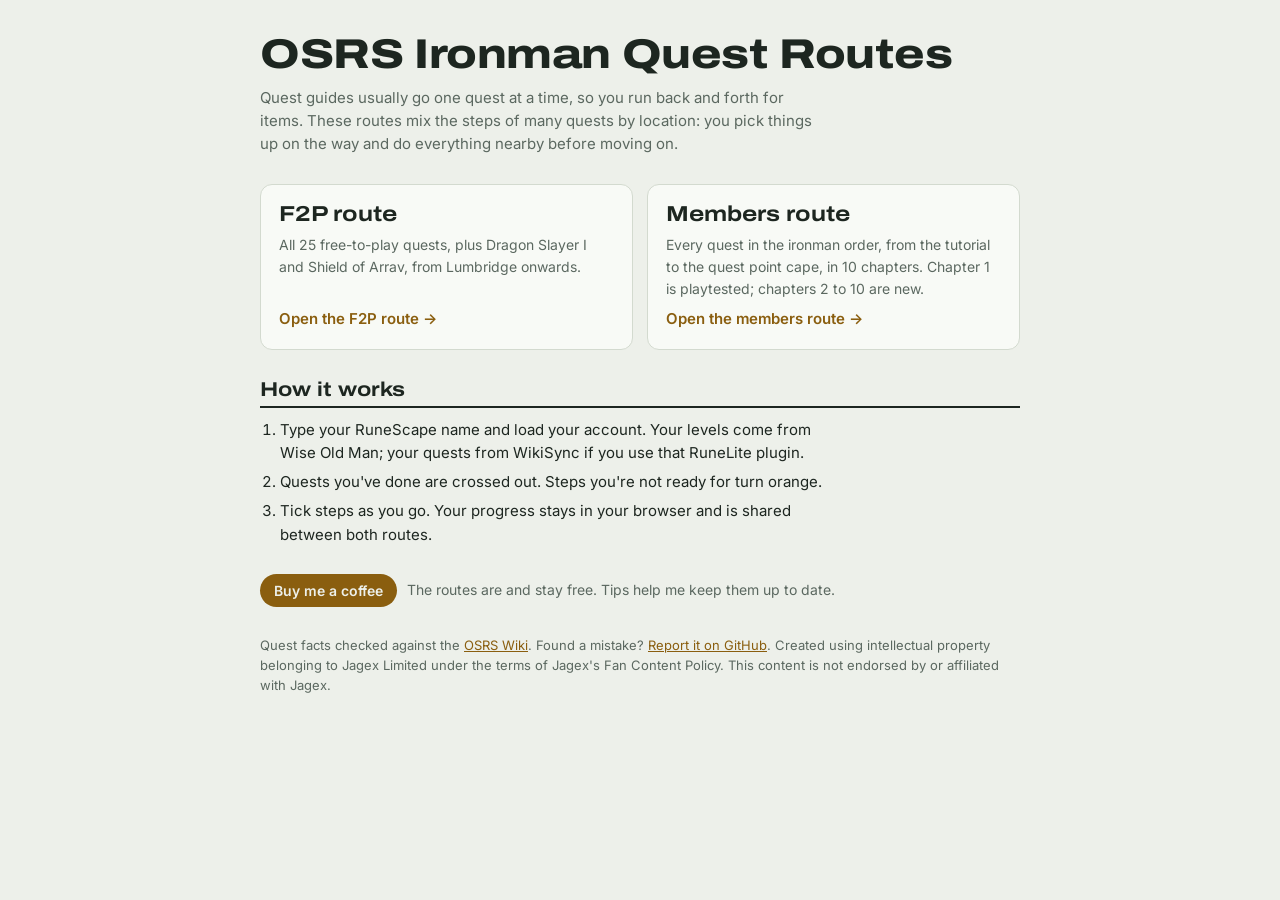
==== commit 9fb0e1a6: "Members route: chapters 2-10, through to the quest point cape Follows the OSRS Wiki ironman quest or" ====
--- a/index.html
+++ b/index.html
@@ -33,7 +33,7 @@
     </a>
     <a class="route" href="/members/">
       <h2>Members route</h2>
-      <p>Members and F2P quests in the ironman order, in chapters. Chapter 1 (about 20 quests) is ready; more chapters follow.</p>
+      <p>Every quest in the ironman order, from the tutorial to the quest point cape, in 10 chapters. Chapter 1 is playtested; chapters 2 to 10 are new.</p>
       <span class="go">Open the members route →</span>
     </a>
   </div>
--- a/assets/route.css
+++ b/assets/route.css
@@ -17,6 +17,10 @@
 .lookup .hint{margin:0}
 .lookup .hint.ok{color:var(--ok)}
 .lookup .hint.err{color:var(--low)}
+.wspaste{margin-top:10px;padding:10px 12px;border:1px solid var(--line);border-radius:8px;font-size:13px;color:var(--muted);display:flex;flex-direction:column;gap:6px}
+.wspaste p,.wspaste ol{margin:0}.wspaste ol{padding-left:20px;display:flex;flex-direction:column;gap:4px}
+.wspaste textarea{width:100%;box-sizing:border-box;font:12px ui-monospace,monospace;padding:7px 10px;border:1px solid var(--line);border-radius:6px;background:var(--bg);color:var(--fg);resize:vertical}
+.wspaste .hint{margin:0}.wspaste .hint.ok{color:var(--ok)}.wspaste .hint.err{color:var(--low)}
 .kofi-float{position:fixed;z-index:20;right:calc(16px + env(safe-area-inset-right,0px));bottom:calc(16px + env(safe-area-inset-bottom,0px));box-shadow:0 4px 14px rgba(0,0,0,.25)}
 .wrap{padding-bottom:72px}
 @media (max-width:480px){.kofi-float{font-size:13px;padding:7px 12px}}
@@ -70,6 +74,12 @@
 .phase-head{display:flex;align-items:baseline;gap:10px;border-bottom:2px solid var(--fg);padding-bottom:6px}
 .phase-head .n{font:500 13px var(--mono);color:var(--accent)}
 .phase-head .loc{margin-left:auto;font-size:13px;color:var(--muted)}
+.phase-head{flex-wrap:wrap}
+.phase-head .prog{font:500 12px var(--mono);color:var(--muted);white-space:nowrap}
+section.finished .phase-head .prog{color:var(--ok)}
+.phase-head .fold{font:500 12px var(--body);padding:3px 10px;border:1px solid var(--line);border-radius:999px;background:transparent;color:var(--fg);cursor:pointer;align-self:center}
+section.folded>*:not(.phase-head){display:none!important}
+section.folded .phase-head h2{color:var(--muted)}
 ul.steps{list-style:none;margin:0;padding:0;display:flex;flex-direction:column}
 ul.steps>li{display:grid;grid-template-columns:22px auto 1fr;gap:10px;align-items:start;padding:8px 0;border-bottom:1px solid var(--line)}
 ul.steps>li>*{min-width:0}
@@ -135,3 +145,7 @@
 .chapters{display:flex;flex-wrap:wrap;gap:8px}
 .chip{font:600 13px var(--body);padding:5px 11px;border-radius:999px;border:1px solid var(--line);color:var(--muted);background:var(--surface)}
 .chip.on{border-color:var(--accent);color:var(--accent)}
+
+.chapter-h{margin:28px 0 0;font:800 26px/1.15 var(--display,inherit);display:flex;flex-direction:column;gap:2px;scroll-margin-top:72px}
+.chapter-h small{font:500 12px var(--mono);letter-spacing:.08em;text-transform:uppercase;color:var(--accent)}
+a.chip{text-decoration:none;color:inherit}
